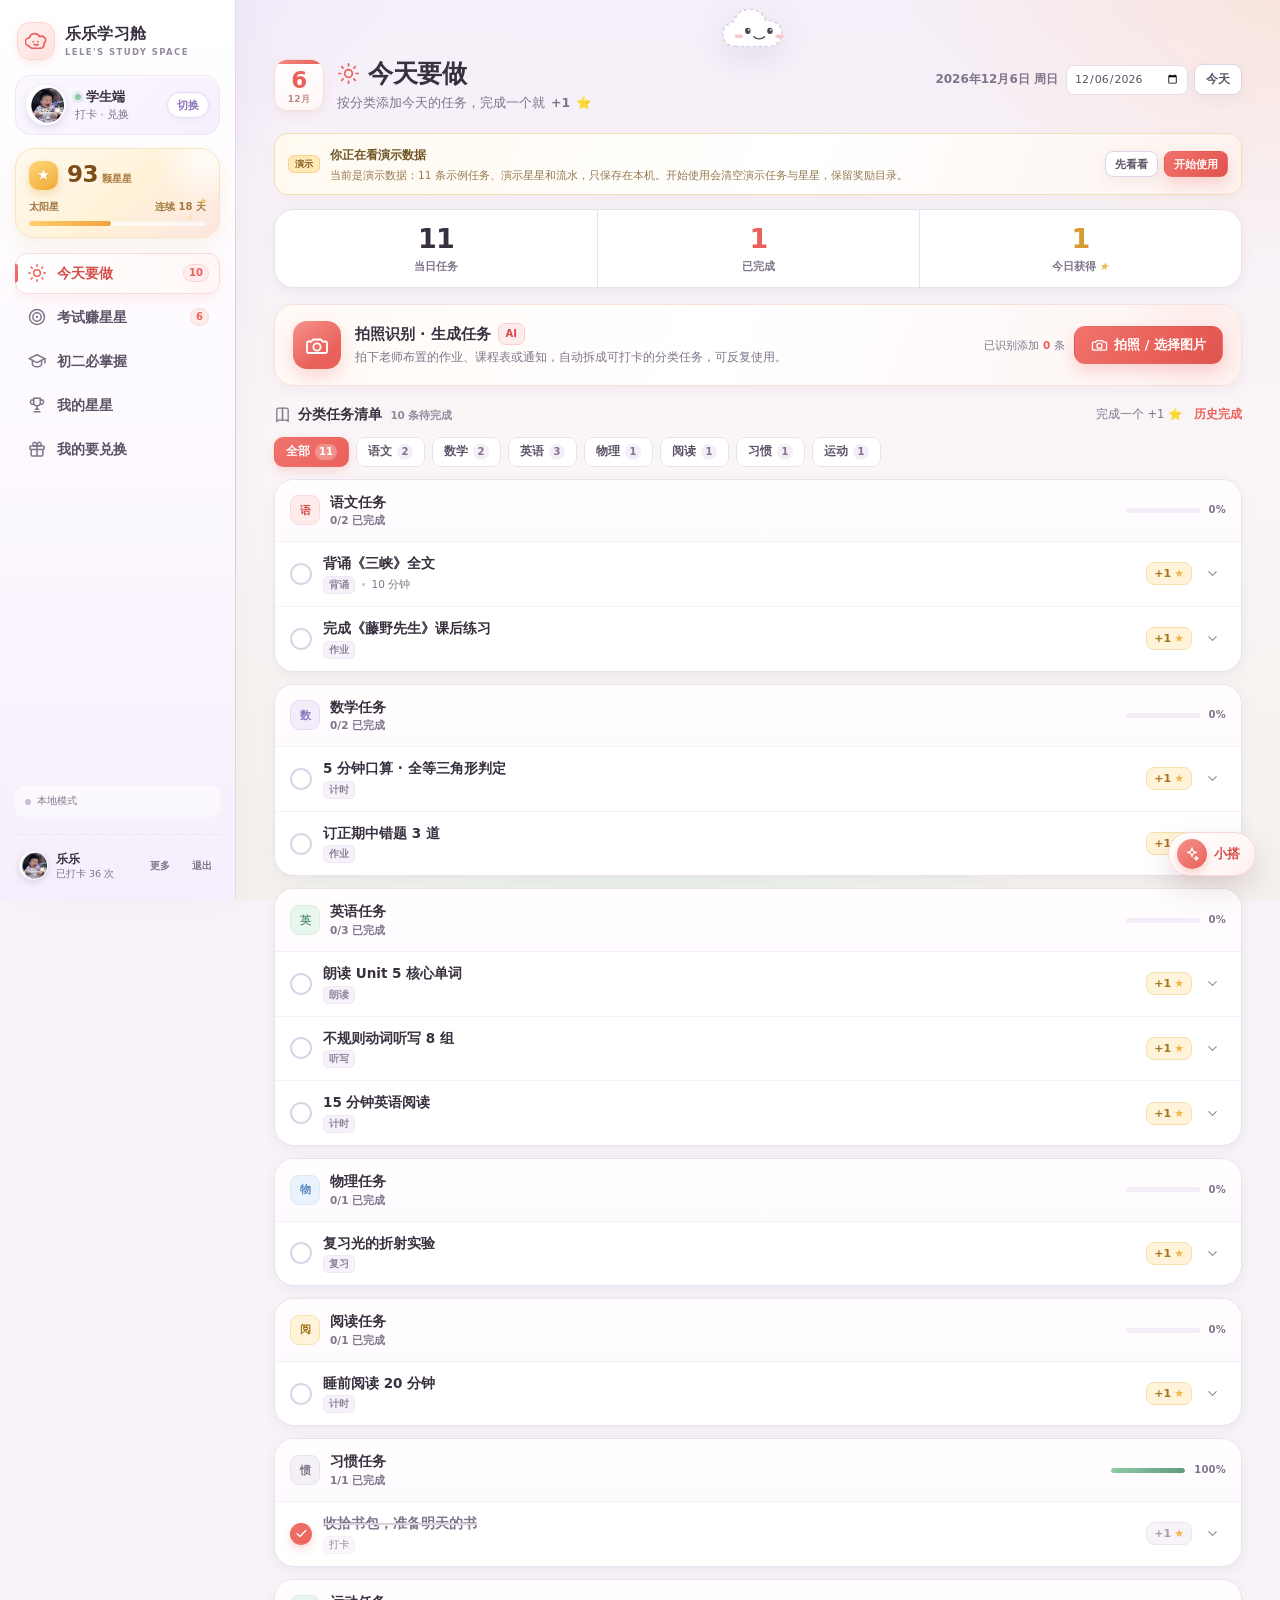
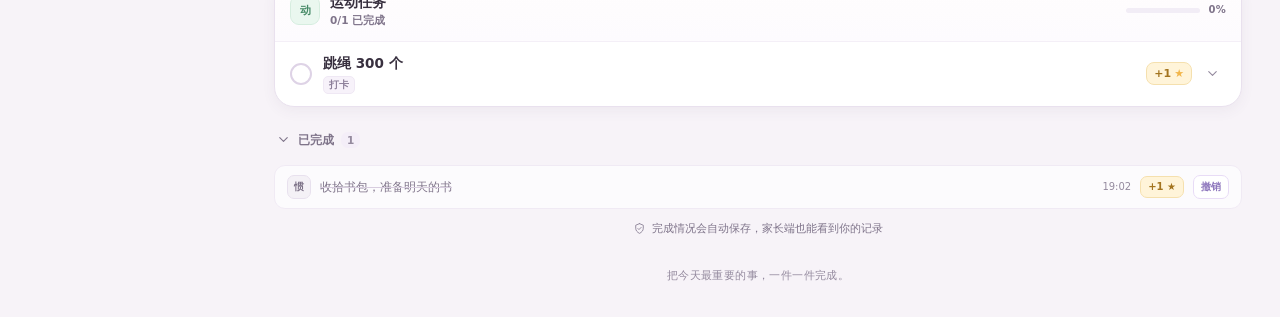
==== index.html @ 711d5086 "日期视图/提前布置 + 批量确认 + 设备撤销" ====
﻿<!DOCTYPE html>
<html lang="zh-CN">
<head>
<meta charset="UTF-8">
<meta name="viewport" content="width=device-width, initial-scale=1.0, viewport-fit=cover">
<meta name="screen-orientation" content="landscape">
<meta name="x5-orientation" content="landscape">
<meta name="theme-color" content="#f6f2f8">
<meta name="color-scheme" content="light">
<meta name="format-detection" content="telephone=no">
<meta name="mobile-web-app-capable" content="yes">
<meta name="apple-mobile-web-app-capable" content="yes">
<meta name="apple-mobile-web-app-status-bar-style" content="default">
<meta name="apple-mobile-web-app-title" content="乐乐学习舱">
<link rel="manifest" href="manifest.json">
<link rel="icon" type="image/png" sizes="192x192" href="icon-192.png">
<link rel="apple-touch-icon" sizes="180x180" href="icon-180.png">
<title>乐乐学习舱 · 今天要做</title>
<link rel="stylesheet" href="cockpit.css?v=eff28">
</head>
<body>
<div class="eff-app" id="effApp">
  <div class="eff-mobile-scrim" id="effScrim" aria-hidden="true"></div>
  <aside class="eff-sidebar" id="effSidebar" aria-label="学习导航">
    <div class="eff-side-inner">
      <div class="eff-brand">
        <span class="eff-brand-mark" aria-hidden="true">
          <svg viewBox="0 0 24 24" fill="none"><path d="M4.2 16.6a4.2 4.2 0 0 1 .4-8.38A5.7 5.7 0 0 1 15.3 7a4.1 4.1 0 0 1 4.4 6.9 4 4 0 0 1-3.1 5.2H7.1a4.2 4.2 0 0 1-2.9-2.5Z" stroke="currentColor" stroke-width="1.7" stroke-linejoin="round"/><path d="M8.6 12.2h.01M13.5 12.2h.01M9.6 15.1c1.2.8 2.9.8 4.1 0" stroke="currentColor" stroke-width="1.9" stroke-linecap="round"/></svg>
        </span>
        <span class="eff-brand-copy"><strong>乐乐学习舱</strong><small>LELE'S STUDY SPACE</small></span>
        <button class="eff-mobile-close" id="effMobileClose" type="button" aria-label="关闭菜单">×</button>
      </div>

      <div class="eff-profile-card">
        <div class="eff-avatar"><img src="avatar-lele.png" alt="乐乐头像"></div>
        <div class="eff-profile-copy">
          <strong id="effRoleName">学生端</strong>
          <span id="effRoleDesc">打卡 · 兑换奖励</span>
        </div>
        <button class="eff-switch" id="effRoleSwitch" type="button">切换</button>
      </div>

      <div class="eff-star-card">
        <div class="eff-star-main">
          <span class="eff-star-icon" aria-hidden="true">★</span>
          <div><b id="effSideBalance">65</b><small>颗星星</small></div>
        </div>
        <div class="eff-star-meta"><span>太阳星</span><span id="effSideStreak">连续 16 天</span></div>
        <div class="eff-star-bar"><i id="effSideBar"></i></div>
        <div class="eff-spark eff-spark-a">✦</div><div class="eff-spark eff-spark-b">✧</div>
      </div>

      <nav class="eff-nav" id="effNav" aria-label="主要功能">
        <button class="eff-nav-btn is-active" type="button" data-page="today"><span class="eff-nav-ico" data-ico="sun"></span><span>今天要做</span><em id="effNavTodo">10</em></button>
        <button class="eff-nav-btn" type="button" data-page="exam"><span class="eff-nav-ico" data-ico="target"></span><span>考试赚星星</span><em id="effNavExam">6</em></button>
        <button class="eff-nav-btn" type="button" data-page="mastery"><span class="eff-nav-ico" data-ico="cap"></span><span id="effNavMasteryLabel">初二必掌握</span></button>
        <button class="eff-nav-btn" type="button" data-page="stars"><span class="eff-nav-ico" data-ico="trophy"></span><span>我的星星</span></button>
        <button class="eff-nav-btn" type="button" data-page="rewards"><span class="eff-nav-ico" data-ico="gift"></span><span>我的要兑换</span></button>
      </nav>

      <div class="eff-side-foot">
        <button class="eff-user" id="effUser" type="button">
          <span class="eff-mini-avatar"><img src="avatar-lele.png" alt=""></span>
          <span><strong id="effUserName">乐乐</strong><small id="effUserStreak">已打卡 40 次</small></span>
        </button>
        <button class="eff-exit" id="effExit" type="button" title="更多功能">更多</button>
        <button class="eff-exit" id="effLogout" type="button" title="退出演示">退出</button>
      </div>
    </div>
  </aside>

  <main class="eff-main" id="effMain">
    <header class="eff-mobile-bar">
      <button class="eff-menu-btn" id="effMenuBtn" type="button" aria-label="打开导航"><span></span><span></span><span></span></button>
      <span class="eff-mobile-title">乐乐学习舱</span>
      <button class="eff-mobile-stars" id="effMobileStars" type="button"><span>★</span><b id="effMobileBalance">65</b></button>
    </header>

    <div class="eff-page-wrap">
      <div class="eff-cloud" id="effCloud" aria-hidden="true">
        <svg viewBox="0 0 144 98" role="img">
          <path class="cloud-stroke" d="M35 76C21 76 12 66 13 54c1-10 8-17 18-19 4-14 16-22 29-21 12 1 21 8 25 19 13-2 25 6 27 18 2 12-6 22-18 25H35Z"/>
          <ellipse cx="55" cy="50" rx="4.6" ry="5.3" fill="#4f4653"/><ellipse cx="92" cy="50" rx="4.6" ry="5.3" fill="#4f4653"/>
          <circle cx="56.5" cy="48.5" r="1.4" fill="#fff"/><circle cx="93.5" cy="48.5" r="1.4" fill="#fff"/>
          <path d="M65 60c5 4.5 13 4.5 18 0" fill="none" stroke="#4f4653" stroke-width="2.3" stroke-linecap="round"/>
          <ellipse cx="40" cy="59" rx="7" ry="3.4" fill="#f6b6bd" opacity=".75"/><ellipse cx="108" cy="59" rx="7" ry="3.4" fill="#f6b6bd" opacity=".75"/>
        </svg>
      </div>
      <section class="eff-page" id="effPage" tabindex="-1" aria-live="polite"></section>
      <p class="eff-footer-note">把今天最重要的事，一件一件完成。</p>
    </div>
  </main>
</div>

<div class="eff-toast" id="effToast" role="status" aria-live="polite"></div>
<div class="eff-modal-root" id="effModalRoot" aria-hidden="true"></div>
<div class="eff-burst-layer" id="effBurstLayer" aria-hidden="true"></div>
<script src="cockpit.js?v=eff28"></script>
</body>
</html>
---- cockpit.css ----
/* =========================================================
   乐乐学习舱 · 效率学习 App 风
   cockpit.css · v1.0  2026-11-25
   结构：1 基础  2 应用框架/侧栏  3 通用组件  4 今天要做
        5 考试赚星星  6 必掌握  7 我的星星  8 我的要兑换
        9 弹窗/提示/动画  10 响应式
   ========================================================= */

/* ---------- 1. 基础 ---------- */
:root{
  --bg:#f7f3f8;
  --bg-2:#fdf9f7;
  --panel:#ffffff;
  --panel-soft:#fcf9fd;
  --panel-warm:#fffbf6;
  --ink:#38303f;
  --ink-2:#5b5265;
  --muted:#7f748a;
  --muted-2:#948a9e;
  --line:#e9e1ee;
  --line-strong:#ded3e7;
  --primary:#e9615a;
  --primary-deep:#d44d46;
  --primary-soft:#fdeceb;
  --primary-line:#f8cfcc;
  --gold:#f2b64b;
  --gold-deep:#d69a2d;
  --gold-soft:#fff4d9;
  --gold-line:#f5e0ae;
  --lilac:#b9a4e2;
  --lilac-deep:#8e77bd;
  --lilac-soft:#f2ecfb;
  --sage:#8fc9a8;
  --sage-deep:#5f9c7b;
  --sage-soft:#e9f6ee;
  --sky:#94bde6;
  --sky-deep:#5b8cbe;
  --sky-soft:#eaf2fc;
  --peach:#f3b795;
  --peach-soft:#fdf0e8;
  --shadow-sm:0 4px 14px rgba(84,64,104,.06);
  --shadow:0 14px 32px rgba(84,64,104,.085);
  --shadow-lg:0 26px 64px rgba(66,46,86,.16);
  --r-xl:24px;
  --r-lg:20px;
  --r:15px;
  --r-sm:11px;
  --side-w:236px;
  --font:"PingFang SC","HarmonyOS Sans SC","Microsoft YaHei UI","Microsoft YaHei",system-ui,-apple-system,"Segoe UI",sans-serif;
  --mono:"SF Mono","JetBrains Mono",Consolas,"Courier New",monospace;
}

*,*::before,*::after{box-sizing:border-box}
html{-webkit-text-size-adjust:100%;scroll-behavior:smooth}
body{-webkit-tap-highlight-color:transparent;overscroll-behavior-y:none}
body{
  margin:0;min-height:100vh;font-family:var(--font);font-size:14px;line-height:1.55;
  color:var(--ink);background:var(--bg);
  -webkit-font-smoothing:antialiased;text-rendering:optimizeLegibility;
  overflow-x:hidden;
}
body::before{
  content:"";position:fixed;inset:0;z-index:-1;pointer-events:none;
  background:
    radial-gradient(840px 580px at -8% -10%,#ecdef9 0%,rgba(236,222,249,0) 62%),
    radial-gradient(780px 540px at 106% -6%,#fbe2d6 0%,rgba(251,226,214,0) 60%),
    radial-gradient(740px 560px at 50% 114%,#e4f1e8 0%,rgba(228,241,232,0) 58%),
    linear-gradient(180deg,#f5eff9 0%,#faf5f6 52%,#f4f1ed 100%);
}
h1,h2,h3,h4,p{margin:0}
button{font:inherit;color:inherit;background:none;border:0;cursor:pointer;padding:0}
input,select,textarea{font:inherit;color:inherit}
a{color:inherit;text-decoration:none}
img{display:block;max-width:100%}
svg{display:block}
ul,ol{margin:0;padding:0;list-style:none}
:focus-visible{outline:2.5px solid rgba(233,97,90,.55);outline-offset:2px;border-radius:6px}
::selection{background:rgba(233,97,90,.2)}
::-webkit-scrollbar{width:9px;height:9px}
::-webkit-scrollbar-thumb{background:#ddd2e4;border-radius:9px;border:2px solid transparent;background-clip:content-box}
::-webkit-scrollbar-track{background:transparent}
.sr-only{position:absolute;width:1px;height:1px;padding:0;margin:-1px;overflow:hidden;clip:rect(0 0 0 0);white-space:nowrap;border:0}
.ico{width:20px;height:20px;display:block;flex:none;stroke:currentColor;fill:none;stroke-width:1.8;stroke-linecap:round;stroke-linejoin:round}
.ico-sm{width:16px;height:16px}
.ico-lg{width:24px;height:24px}

/* ---------- 2. 应用框架 ---------- */
.eff-app{display:flex;min-height:100vh;position:relative}
.eff-sidebar{
  position:fixed;inset:0 auto 0 0;width:var(--side-w);z-index:60;
  background:linear-gradient(180deg,#ffffff 0%,#fdfaff 46%,#f5eefc 100%);
  border-right:1px solid rgba(226,214,236,.9);
  box-shadow:10px 0 34px rgba(96,72,118,.035);
  transition:transform .3s cubic-bezier(.4,.1,.2,1);
}
.eff-sidebar::after{
  content:"";position:absolute;right:-1px;top:0;bottom:0;width:1px;
  background:linear-gradient(180deg,rgba(255,255,255,0),rgba(233,97,90,.18),rgba(255,255,255,0));
  pointer-events:none;
}
.eff-side-inner{
  height:100%;display:flex;flex-direction:column;gap:13px;
  padding:20px 15px 16px;overflow-y:auto;overscroll-behavior:contain;
}
.eff-brand{display:flex;align-items:center;gap:10px;padding:2px 4px 2px 2px;flex:none}
.eff-brand-mark{
  width:38px;height:38px;flex:none;display:grid;place-items:center;border-radius:13px;
  color:var(--primary);background:linear-gradient(145deg,#fff0ee,#fde1de);
  border:1px solid #fbd4d1;box-shadow:0 4px 10px rgba(233,97,90,.12);
}
.eff-brand-mark svg{width:23px;height:23px}
.eff-brand-copy{display:flex;flex-direction:column;min-width:0;line-height:1.2}
.eff-brand-copy strong{font-size:15.5px;font-weight:800;letter-spacing:.2px;white-space:nowrap}
.eff-brand-copy small{font-size:8.5px;letter-spacing:1.4px;color:var(--muted-2);font-weight:700;margin-top:4px;white-space:nowrap}
.eff-mobile-close{display:none}

.eff-profile-card{
  display:flex;align-items:center;gap:9px;padding:9px 10px;flex:none;
  background:linear-gradient(135deg,#fbf7ff,#f6f0fc);
  border:1px solid #eee4f6;border-radius:16px;box-shadow:inset 0 1px 0 #fff;
}
.eff-avatar{
  width:40px;height:40px;flex:none;border-radius:50%;overflow:hidden;background:#f2ecfb;
  border:2px solid #fff;box-shadow:0 3px 9px rgba(80,60,100,.14);
}
.eff-avatar img{width:100%;height:100%;object-fit:cover}
.eff-profile-copy{display:flex;flex-direction:column;min-width:0;line-height:1.25}
.eff-profile-copy strong{font-size:13px;font-weight:800;display:flex;align-items:center;gap:5px}
.eff-profile-copy strong::before{content:"";width:6px;height:6px;border-radius:50%;background:var(--sage);box-shadow:0 0 0 3px rgba(143,201,168,.2)}
.eff-profile-copy span{font-size:10.5px;color:var(--muted);margin-top:2px;white-space:nowrap;overflow:hidden;text-overflow:ellipsis}
.eff-switch{
  margin-left:auto;flex:none;font-size:10.5px;font-weight:700;color:var(--lilac-deep);
  background:#fff;border:1px solid #e6dbf2;border-radius:20px;padding:4px 9px;
  transition:.18s;box-shadow:0 2px 5px rgba(120,90,150,.06);
}
.eff-switch:hover{background:var(--lilac-soft);border-color:#d9c9ef;transform:translateY(-1px)}

.eff-star-card{
  position:relative;overflow:hidden;flex:none;border-radius:19px;padding:12px 13px 11px;
  background:linear-gradient(140deg,#fffaf0 0%,#fff2d7 52%,#fde6e1 100%);
  border:1px solid #f7e3c0;box-shadow:0 8px 20px rgba(214,154,45,.11);
}
.eff-star-card::before{
  content:"";position:absolute;width:104px;height:104px;border-radius:50%;
  right:-38px;top:-44px;background:radial-gradient(circle,rgba(255,255,255,.85),rgba(255,255,255,0) 70%);
}
.eff-star-main{display:flex;align-items:center;gap:9px;position:relative}
.eff-star-icon{
  width:29px;height:29px;flex:none;display:grid;place-items:center;border-radius:10px;
  background:linear-gradient(150deg,#ffd777,#f0a938);color:#fff;font-size:15px;
  box-shadow:0 4px 10px rgba(214,154,45,.3);text-shadow:0 1px 1px rgba(150,100,10,.25);
}
.eff-star-main b{display:inline-block;font-size:23px;line-height:1;font-weight:850;color:#7a4d19;letter-spacing:-.5px}
.eff-star-main small{display:inline-block;font-size:10px;color:#a97a3e;font-weight:700;margin-left:4px;line-height:1}
.eff-star-meta{display:flex;align-items:center;justify-content:space-between;margin-top:9px;font-size:10px;color:#a3773f;font-weight:650}
.eff-star-bar{height:5px;border-radius:5px;background:rgba(255,255,255,.72);margin-top:6px;overflow:hidden;box-shadow:inset 0 1px 2px rgba(160,110,30,.08)}
.eff-star-bar i{display:block;height:100%;width:0;border-radius:5px;background:linear-gradient(90deg,#ffcf6b,#f0a340);transition:width .5s cubic-bezier(.2,.8,.2,1)}
.eff-spark{position:absolute;color:#f4c45e;font-size:11px;opacity:.85;pointer-events:none}
.eff-spark-a{right:11px;bottom:26px;animation:twinkle 3.4s ease-in-out infinite}
.eff-spark-b{right:25px;bottom:12px;font-size:8px;animation:twinkle 3.4s ease-in-out 1.2s infinite}

.eff-nav{display:flex;flex-direction:column;gap:3px;flex:none;margin-top:2px}
.eff-nav-btn{
  display:flex;align-items:center;gap:10px;width:100%;padding:9px 10px;border-radius:12px;
  font-size:13.5px;font-weight:600;color:var(--ink-2);text-align:left;position:relative;
  border:1px solid transparent;transition:background .18s,color .18s,transform .18s,border-color .18s;
}
.eff-nav-btn > span:nth-child(2){flex:1;min-width:0;white-space:nowrap;overflow:hidden;text-overflow:ellipsis}
.eff-nav-btn:hover{background:#faf6fd;color:var(--ink);transform:translateX(1px)}
.eff-nav-btn.is-active{
  color:var(--primary-deep);font-weight:800;
  background:linear-gradient(100deg,#fff 0%,#fff7f6 100%);
  border-color:#f9dad7;box-shadow:0 5px 14px rgba(233,97,90,.09);
}
.eff-nav-btn.is-active::before{
  content:"";position:absolute;left:-1px;top:50%;transform:translateY(-50%);
  width:3px;height:19px;border-radius:0 3px 3px 0;background:linear-gradient(180deg,#f07a72,#e9615a);
}
.eff-nav-ico{width:21px;height:21px;flex:none;display:grid;place-items:center;color:var(--muted)}
.eff-nav-ico .ico{width:20px;height:20px}
.eff-nav-btn.is-active .eff-nav-ico{color:var(--primary)}
.eff-nav-btn em{
  font-style:normal;font-size:10px;font-weight:800;min-width:18px;height:18px;padding:0 5px;
  display:grid;place-items:center;border-radius:9px;background:#fdeceb;color:var(--primary);
  border:1px solid #fbd8d5;
}
.eff-nav-btn em:empty{display:none}

.eff-side-foot{margin-top:auto;display:flex;align-items:center;gap:6px;padding-top:12px;border-top:1px dashed #e9e0f0;flex:none}
#effCloudBadge + .eff-side-foot{margin-top:0}
.eff-cloud-badge{
  margin-top:auto;margin-bottom:4px;display:flex;align-items:center;gap:6px;width:100%;
  padding:7px 9px;border-radius:9px;font-size:9.5px;color:var(--muted);background:rgba(255,255,255,.5);
  border:1px solid transparent;text-align:left;transition:.16s;
}
.eff-cloud-badge:hover{background:#fff;border-color:#eee5f4;color:var(--ink-2)}
.cloud-dot{width:6px;height:6px;border-radius:50%;background:#c9bfd3;flex:none}
.eff-cloud-badge.is-on{color:var(--sage-deep);background:rgba(237,248,241,.8)}
.eff-cloud-badge.is-on .cloud-dot{background:var(--sage);box-shadow:0 0 0 3px rgba(143,201,168,.16)}
.eff-cloud-badge.is-err{color:#b44;background:#fff5f4}
.eff-cloud-badge.is-err .cloud-dot{background:#e06a62}
.cloud-label{white-space:nowrap;overflow:hidden;text-overflow:ellipsis}
.cloud-panel{
  display:flex;align-items:flex-start;gap:10px;padding:11px;border-radius:10px;
  background:linear-gradient(120deg,#f7f2fb,#fff);border:1px solid #eee4f4;
}
.cloud-big-dot{width:11px;height:11px;border-radius:50%;background:#c9bfd3;flex:none;margin-top:4px}
.cloud-big-dot.is-on{background:var(--sage);box-shadow:0 0 0 4px rgba(143,201,168,.16)}
.cloud-panel strong{font-size:12.5px;color:var(--ink);font-weight:850}
.cloud-panel p{font-size:10.5px;color:var(--muted);line-height:1.65;margin-top:3px}
.cloud-code{
  display:flex;align-items:center;gap:8px;margin-top:11px;padding:9px 11px;border-radius:9px;
  background:#f7f2fb;border:1px dashed #e2d4ee;
}
.cloud-code span{font-size:10px;color:var(--muted);flex:none}
.cloud-code b{font-family:var(--mono);font-size:14px;letter-spacing:1.2px;color:var(--ink);flex:1}
.cloud-code .btn{flex:none}
.cloud-devices{margin-top:10px;padding:8px 10px;border-radius:9px;background:#fbf8fd;border:1px solid #eee5f4}
.cloud-devices-title{font-size:10px;color:var(--muted);font-weight:700;margin-bottom:5px}
.cloud-devices-title b{color:var(--ink-2)}
.cloud-device{display:flex;align-items:center;gap:6px;font-size:10px;color:var(--muted);padding:3px 0}
.cloud-device strong{font-size:10.5px;color:var(--ink-2);font-weight:750}
.cloud-device span:last-child{margin-left:auto;font-size:9px}
.cloud-device-dot{width:6px;height:6px;border-radius:50%;background:#d8ccdf;flex:none}
.cloud-device-dot.is-me{background:var(--sage);box-shadow:0 0 0 3px rgba(143,201,168,.16)}
.eff-user{display:flex;align-items:center;gap:8px;min-width:0;flex:1;text-align:left;padding:4px;border-radius:11px;transition:background .18s}
.eff-user:hover{background:#faf6fd}
.eff-mini-avatar{width:29px;height:29px;flex:none;border-radius:50%;overflow:hidden;border:1.5px solid #fff;box-shadow:0 2px 6px rgba(80,60,100,.15);background:#f2ecfb}
.eff-mini-avatar img{width:100%;height:100%;object-fit:cover}
.eff-user > span:last-child{display:flex;flex-direction:column;min-width:0;line-height:1.2}
.eff-user strong{font-size:12px;font-weight:800;white-space:nowrap;overflow:hidden;text-overflow:ellipsis}
.eff-user small{font-size:9.5px;color:var(--muted);margin-top:2px;white-space:nowrap}
.eff-exit{
  flex:none;font-size:10px;font-weight:700;color:var(--muted);padding:5px 7px;border-radius:8px;
  transition:.18s;border:1px solid transparent;
}
.eff-exit:hover{color:var(--primary);background:#fff;border-color:#f6dcda}

.eff-main{flex:1;min-width:0;margin-left:var(--side-w);display:flex;flex-direction:column;min-height:100vh}
.eff-page-wrap{position:relative;width:100%;max-width:1160px;margin:0 auto;padding:58px 38px 34px}
.eff-cloud{
  position:absolute;top:1px;left:50%;transform:translateX(-50%);width:86px;z-index:1;
  animation:cloudFloat 7s ease-in-out infinite;pointer-events:none;filter:drop-shadow(0 10px 16px rgba(110,85,135,.12));
}
.eff-cloud svg{width:100%;height:auto;overflow:visible}
.eff-cloud .cloud-stroke{fill:#fff;stroke:#d9cbe6;stroke-width:2.4;stroke-dasharray:5 5;stroke-linejoin:round}
.eff-page{position:relative;z-index:2;min-height:60vh}
.eff-footer-note{text-align:center;font-size:10.5px;color:var(--muted-2);letter-spacing:.4px;margin-top:30px}

.eff-mobile-bar{display:none}
.eff-mobile-scrim{display:none}

/* ---------- 3. 通用组件 ---------- */
.page-head{display:flex;align-items:flex-start;justify-content:space-between;gap:16px;margin-bottom:20px;flex-wrap:wrap}
.page-head-main{display:flex;align-items:center;gap:13px;min-width:0}
.date-tile{
  width:50px;height:52px;flex:none;border-radius:13px;background:linear-gradient(160deg,#fff,#fff7f6);
  border:1px solid #f3dedd;box-shadow:0 5px 12px rgba(233,97,90,.08);
  display:flex;flex-direction:column;align-items:center;justify-content:center;line-height:1;
  position:relative;overflow:hidden;
}
.date-tile::before{content:"";position:absolute;top:0;left:0;right:0;height:4px;background:linear-gradient(90deg,#f08a82,#e9615a)}
.date-tile b{font-size:23px;font-weight:850;color:var(--primary);letter-spacing:-.6px;margin-top:3px}
.date-tile span{font-size:9px;font-weight:700;color:#c08a86;margin-top:3px;letter-spacing:.3px}
.page-head h1{font-size:25px;font-weight:850;letter-spacing:-.4px;line-height:1.25;display:flex;align-items:center;gap:8px}
.page-head h1 .ico{width:23px;height:23px;color:var(--primary)}
.page-sub{font-size:12.5px;color:var(--muted);margin-top:4px;display:flex;align-items:center;gap:6px;flex-wrap:wrap}
.page-sub .dot{width:3px;height:3px;border-radius:50%;background:var(--muted-2);display:inline-block}
.page-head-side{display:flex;align-items:center;gap:8px;padding-top:6px;flex-wrap:wrap}
.date-text{font-size:12px;color:var(--muted);font-weight:650;white-space:nowrap}

.btn{
  display:inline-flex;align-items:center;justify-content:center;gap:6px;
  height:38px;padding:0 16px;border-radius:11px;font-size:13px;font-weight:750;
  border:1px solid transparent;transition:transform .16s,box-shadow .16s,background .16s,border-color .16s,color .16s;
  white-space:nowrap;user-select:none;
}
.btn:active{transform:translateY(1px) scale(.995)}
.btn .ico{width:17px;height:17px}
.btn-primary{
  color:#fff;background:linear-gradient(135deg,#f0746d,#e9615a 55%,#dd554e);
  box-shadow:0 7px 16px rgba(233,97,90,.24);
}
.btn-primary:hover{box-shadow:0 10px 22px rgba(233,97,90,.3);transform:translateY(-1px)}
.btn-gold{color:#7a4d19;background:linear-gradient(135deg,#ffd995,#f6bd5b);box-shadow:0 6px 14px rgba(214,154,45,.24);border-color:#f2cf8f}
.btn-gold:hover{transform:translateY(-1px);box-shadow:0 9px 20px rgba(214,154,45,.3)}
.btn-ghost{background:#fff;border-color:var(--line-strong);color:var(--ink-2);box-shadow:var(--shadow-sm)}
.btn-ghost:hover{background:#fffafd;border-color:#d8c9e3;color:var(--ink);transform:translateY(-1px)}
.btn-soft{background:var(--primary-soft);color:var(--primary-deep);border-color:var(--primary-line)}
.btn-soft:hover{background:#fce3e1}
.btn-sm{height:31px;padding:0 11px;font-size:11.5px;border-radius:9px}
.btn-xs{height:26px;padding:0 9px;font-size:10.5px;border-radius:8px}
.btn[disabled],.btn.is-disabled{opacity:.55;cursor:not-allowed;box-shadow:none;transform:none}
.btn-block{width:100%}
.btn-icon{width:38px;padding:0;flex:none}

.card{background:var(--panel);border:1px solid var(--line);border-radius:var(--r-lg);box-shadow:var(--shadow-sm)}
.card-pad{padding:18px 20px}
.card-head{display:flex;align-items:center;justify-content:space-between;gap:12px;margin-bottom:12px;flex-wrap:wrap}
.card-title{font-size:14.5px;font-weight:800;display:flex;align-items:center;gap:7px}
.card-title .ico{width:17px;height:17px;color:var(--muted)}
.card-hint{font-size:11px;color:var(--muted)}

.stat-row{
  display:grid;grid-template-columns:repeat(3,1fr);background:var(--panel);
  border:1px solid var(--line);border-radius:var(--r-lg);box-shadow:var(--shadow-sm);
  margin-bottom:16px;overflow:hidden;
}
.stat{position:relative;padding:14px 8px 12px;text-align:center;border-left:1px solid var(--line)}
.stat:first-child{border-left:0}
.stat b{display:block;font-size:27px;line-height:1.1;font-weight:850;letter-spacing:-.8px;color:var(--ink)}
.stat span{display:flex;align-items:center;justify-content:center;gap:3px;font-size:11px;color:var(--muted);margin-top:4px;font-weight:650}
.stat .star-mini{color:var(--gold);font-size:11px;line-height:1}
.stat.is-gold b{color:var(--gold-deep)}
.stat.is-primary b{color:var(--primary)}
.stat.is-sage b{color:var(--sage-deep)}

.section{margin-top:18px}
.section-head{display:flex;align-items:center;justify-content:space-between;gap:12px;margin-bottom:11px;flex-wrap:wrap}
.section-title{display:flex;align-items:center;gap:7px;font-size:14px;font-weight:800;letter-spacing:-.1px}
.section-title .ico{width:17px;height:17px;color:var(--muted)}
.section-title small{font-size:10.5px;font-weight:600;color:var(--muted-2);margin-left:2px}
.section-sub{font-size:11.5px;color:var(--muted);display:flex;align-items:center;gap:6px;flex-wrap:wrap}
.section-link{font-size:11.5px;font-weight:700;color:var(--primary);display:inline-flex;align-items:center;gap:3px}

.chip-row{display:flex;gap:7px;flex-wrap:wrap}
.chip{
  display:inline-flex;align-items:center;gap:5px;height:30px;padding:0 11px;border-radius:9px;
  font-size:11.5px;font-weight:700;color:var(--ink-2);background:#fff;
  border:1px solid var(--line);transition:.16s;white-space:nowrap;
}
.chip:hover{border-color:#dccfe7;color:var(--ink);background:#fffafd}
.chip.is-active{color:#fff;background:linear-gradient(135deg,#f0746d,#e9615a);border-color:transparent;box-shadow:0 4px 10px rgba(233,97,90,.2)}
.chip b{font-weight:800}
.chip-num{font-size:10px;font-weight:800;min-width:16px;height:16px;padding:0 4px;border-radius:8px;display:inline-grid;place-items:center;background:rgba(255,255,255,.28)}
.chip:not(.is-active) .chip-num{background:#f5eef9;color:var(--muted)}

.badge{display:inline-flex;align-items:center;gap:3px;font-size:10px;font-weight:750;padding:2px 7px;border-radius:7px;line-height:1.6}
.badge-gold{background:var(--gold-soft);color:#a3741f;border:1px solid var(--gold-line)}
.badge-sage{background:var(--sage-soft);color:var(--sage-deep);border:1px solid #d6ebdd}
.badge-lilac{background:var(--lilac-soft);color:var(--lilac-deep);border:1px solid #e5daf6}
.badge-primary{background:var(--primary-soft);color:var(--primary-deep);border:1px solid var(--primary-line)}
.badge-muted{background:#f6f2f8;color:var(--muted);border:1px solid var(--line)}

.subject-chip{
  display:inline-grid;place-items:center;width:34px;height:34px;border-radius:11px;flex:none;
  font-size:12px;font-weight:800;letter-spacing:-.2px;border:1px solid transparent;
}
.sub-语文{background:var(--primary-soft);color:var(--primary-deep);border-color:#fbd9d6}
.sub-数学{background:var(--lilac-soft);color:var(--lilac-deep);border-color:#e6dcf7}
.sub-英语{background:var(--sage-soft);color:var(--sage-deep);border-color:#d9eddf}
.sub-物理{background:var(--sky-soft);color:var(--sky-deep);border-color:#d9e8f8}
.sub-化学{background:#eef2fb;color:#5b7bb5;border-color:#dbe4f6}
.sub-生物{background:#eef8f1;color:#4f8a68;border-color:#d7ecdf}
.sub-历史{background:#f3effa;color:#7d6aa8;border-color:#e6dff6}
.sub-道法{background:#fdf0ee;color:#b56a4f;border-color:#f8ddd4}
.sub-地理{background:var(--gold-soft);color:#a3741f;border-color:var(--gold-line)}
.sub-阅读{background:var(--gold-soft);color:#a3741f;border-color:var(--gold-line)}
.sub-习惯{background:#f4f1f6;color:#7b7086;border-color:#e8e1ee}
.sub-运动{background:#eaf7ef;color:#468a67;border-color:#d6eddf}
.sub-体育{background:#eaf7ef;color:#468a67;border-color:#d6eddf}

.star-pill{
  display:inline-flex;align-items:center;gap:3px;font-size:11px;font-weight:800;color:#a3741f;
  background:var(--gold-soft);border:1px solid var(--gold-line);border-radius:8px;padding:2px 7px;white-space:nowrap;
}
.star-pill i{font-style:normal;color:var(--gold);line-height:1}

.progress{height:7px;border-radius:7px;background:#ece4f1;overflow:hidden}
.progress i{display:block;height:100%;border-radius:7px;background:linear-gradient(90deg,#b9a4e2,#e9615a);transition:width .45s ease}

.empty{
  display:flex;flex-direction:column;align-items:center;justify-content:center;gap:7px;
  padding:34px 20px;border:1.5px dashed var(--line-strong);border-radius:var(--r-lg);
  background:rgba(255,255,255,.6);text-align:center;color:var(--muted);
}
.empty-emoji{font-size:30px;line-height:1;filter:saturate(.85)}
.empty strong{font-size:13px;color:var(--ink-2);font-weight:800}
.empty p{font-size:11.5px;max-width:320px}
.empty .btn{margin-top:6px}

.divider{height:1px;background:var(--line);margin:14px 0;border:0}
.muted{color:var(--muted)}
.tiny{font-size:10.5px}
.nowrap{white-space:nowrap}

/* ---------- 4. 今天要做 ---------- */
.recog-card{
  position:relative;overflow:hidden;display:flex;align-items:center;gap:14px;flex-wrap:wrap;
  padding:16px 18px;border-radius:var(--r-lg);border:1px solid #f6e2d8;
  background:linear-gradient(112deg,#fffaf6 0%,#fff 46%,#fdf4f2 100%);
  box-shadow:var(--shadow-sm);margin-bottom:18px;
}
.recog-card::before{
  content:"";position:absolute;right:-46px;top:-60px;width:170px;height:170px;border-radius:50%;
  background:radial-gradient(circle,rgba(253,233,231,.75),rgba(253,233,231,0) 68%);pointer-events:none;
}
.recog-ico{
  width:48px;height:48px;flex:none;border-radius:14px;display:grid;place-items:center;
  color:#fff;background:linear-gradient(145deg,#f4928b,#e9615a 70%);
  box-shadow:0 8px 18px rgba(233,97,90,.24);position:relative;
}
.recog-ico .ico{width:24px;height:24px}
.recog-body{flex:1;min-width:0;position:relative}
.recog-body h3{font-size:14.5px;font-weight:850;display:flex;align-items:center;gap:7px;flex-wrap:wrap}
.recog-body > p{font-size:11.5px;color:var(--muted);margin-top:3px;line-height:1.55}
.recog-actions{display:flex;align-items:center;gap:9px;flex:none;position:relative;flex-wrap:wrap}
.recog-status{font-size:10.5px;color:var(--muted);display:flex;align-items:center;gap:4px}
.recog-status b{color:var(--primary);font-weight:800}
.recog-preview{display:flex;align-items:center;gap:10px;margin-top:10px;flex-wrap:wrap}
.recog-thumb{width:56px;height:56px;border-radius:10px;object-fit:cover;border:2px solid #fff;box-shadow:0 4px 10px rgba(90,60,60,.16);background:#f5eef2}
.recog-file{font-size:10.5px;color:var(--muted);max-width:190px;overflow:hidden;text-overflow:ellipsis;white-space:nowrap}
.recog-card.is-busy .recog-ico{animation:pulse 1s ease-in-out infinite}
.recog-card.is-busy .recog-actions .btn{pointer-events:none;opacity:.7}
.recog-result{
  margin-top:12px;padding:12px 13px;border-radius:13px;border:1px solid var(--line);
  background:rgba(255,255,255,.86);position:relative;flex:0 0 100%;width:100%;
}
.recog-result-head{display:flex;align-items:center;justify-content:space-between;gap:8px;margin-bottom:8px;flex-wrap:wrap}
.recog-result-head strong{font-size:11.5px;font-weight:800;color:var(--ink-2);display:flex;align-items:center;gap:5px}
.recog-result-head .tiny{color:var(--muted)}
.recog-result-body{display:flex;align-items:flex-start;gap:13px}
.recog-shot{width:78px;height:78px;flex:none;object-fit:cover;border-radius:10px;border:2px solid #fff;background:#f5eef2;box-shadow:0 5px 12px rgba(90,60,60,.14)}
.recog-cands{flex:1;min-width:0}
.recog-item > span:first-of-type{flex:1;min-width:0;overflow:hidden;text-overflow:ellipsis;white-space:nowrap}
.recog-item .star-pill{flex:none}
.recog-item{
  display:flex;align-items:center;gap:8px;padding:6px 4px;border-radius:8px;
  font-size:12px;color:var(--ink-2);cursor:pointer;
}
.recog-item:hover{background:#fdf8fd}
.recog-item input{width:15px;height:15px;accent-color:var(--primary);flex:none;cursor:pointer}
.recog-item input:checked + span{color:var(--ink)}
.recog-item input:not(:checked) + span{color:var(--muted);text-decoration:line-through;text-decoration-color:#d9cfdf}
.recog-item .star-pill{margin-left:auto}
.recog-result .btn-row{display:flex;justify-content:flex-end;gap:8px;margin-top:9px;flex-wrap:wrap}

.task-tabs{margin-bottom:12px}
.task-groups{display:flex;flex-direction:column;gap:12px}
.task-group{
  background:var(--panel);border:1px solid var(--line);border-radius:var(--r-lg);
  box-shadow:var(--shadow-sm);overflow:hidden;
}
.task-group-head{
  display:flex;align-items:center;gap:10px;padding:12px 15px;
  background:linear-gradient(180deg,#fffdfd,#fdfbfe);border-bottom:1px solid #f4eff7;
}
.task-group-head .subject-chip{width:30px;height:30px;border-radius:9px;font-size:11px}
.task-group-name{font-size:13.5px;font-weight:800;display:flex;align-items:center;gap:6px}
.task-group-meta{font-size:10.5px;color:var(--muted);font-weight:650}
.task-group-right{margin-left:auto;display:flex;align-items:center;gap:9px}
.mini-progress{width:74px;height:5px;border-radius:5px;background:#f2edf6;overflow:hidden}
.mini-progress i{display:block;height:100%;background:var(--sage);border-radius:5px;transition:width .4s}
.mini-progress.is-done i{background:linear-gradient(90deg,#8fc9a8,#5f9c7b)}
.task-group-count{font-size:10px;font-weight:800;color:var(--muted);letter-spacing:.2px}
.task-list{display:flex;flex-direction:column}
.task-item{position:relative}
.task-row{
  display:flex;align-items:center;gap:11px;padding:12px 15px;position:relative;
  transition:background .16s;
}
.task-row:hover{background:#fefbfd}
.task-item + .task-item .task-row{border-top:1px solid #f5f1f7}
.tick{
  width:22px;height:22px;flex:none;border-radius:50%;border:2px solid #ded3e6;background:#fff;
  display:grid;place-items:center;transition:.18s;color:transparent;position:relative;
}
.tick .ico{width:13px;height:13px;stroke-width:2.6;transition:.18s}
.tick:hover{border-color:var(--primary);background:#fff8f7;transform:scale(1.06)}
.task-row.is-done .tick{background:linear-gradient(145deg,#f0746d,#e9615a);border-color:transparent;color:#fff;box-shadow:0 4px 9px rgba(233,97,90,.25)}
.task-row.is-pending{background:linear-gradient(90deg,#fffaf0,#fff)}
.task-row.is-pending .tick{background:#fff4d9;border-color:#f2cf83;color:#b5822f;box-shadow:none}
.task-row.is-pending .tick:disabled{opacity:1;cursor:default}
.task-row.is-pending .task-right{gap:5px}
.pending-text{color:#b5822f;font-weight:800}
.pending-actions{display:flex;align-items:center;gap:4px}
.pending-actions .btn{height:28px;padding:0 8px;font-size:10px;white-space:nowrap}
.approval-banner{
  display:flex;align-items:center;gap:8px;padding:8px 11px;margin:0 0 10px;
  border-radius:10px;background:linear-gradient(110deg,#fffaf0,#fff);
  border:1px solid #f3dfb8;color:#8a6627;font-size:11px;line-height:1.5;
}
.approval-banner .ico{width:15px;height:15px;flex:none;color:#c08a2f}
.approval-banner strong{font-weight:850}
.approval-actions{margin-left:auto;display:flex;align-items:center;gap:4px;flex:none}
.approval-actions .btn{height:27px;padding:0 8px;font-size:9.5px}
.task-main{flex:1;min-width:0;cursor:pointer}
.task-title{
  font-size:13.5px;font-weight:700;line-height:1.4;color:var(--ink);
  display:flex;align-items:center;gap:7px;flex-wrap:wrap;
}
.task-title .task-new{font-style:normal;font-size:9px;font-weight:800;color:var(--sky-deep);background:var(--sky-soft);border:1px solid #dbe9f9;border-radius:5px;padding:0 4px}
.task-meta{display:flex;align-items:center;gap:7px;margin-top:3px;flex-wrap:wrap;font-size:10.5px;color:var(--muted)}
.task-meta .tag{font-size:9.5px;padding:0 5px;line-height:16px;border-radius:5px;background:#f7f2fa;color:#8c7f99;border:1px solid #efe8f4;font-weight:700}
.task-meta .meta-dot{width:2.5px;height:2.5px;border-radius:50%;background:#cdc3d6}
.task-right{display:flex;align-items:center;gap:7px;flex:none}
.task-expand{
  width:27px;height:27px;border-radius:8px;display:grid;place-items:center;color:var(--muted-2);
  transition:.18s;border:1px solid transparent;
}
.task-expand .ico{width:15px;height:15px;transition:transform .22s}
.task-expand:hover{background:#f7f1fa;color:var(--ink-2);border-color:#efe6f5}
.task-expand[aria-expanded="true"]{background:var(--lilac-soft);color:var(--lilac-deep);border-color:#e8dcf7}
.task-expand[aria-expanded="true"] .ico{transform:rotate(180deg)}
.task-row.is-done .task-title{color:var(--muted);text-decoration:line-through;text-decoration-color:#d9cfdf;text-decoration-thickness:1.5px}
.task-row.is-done .task-meta{opacity:.65}
.task-row.is-done .star-pill{background:#f7f3f9;border-color:#ece5f1;color:#a79db0}
.task-row.is-locked{cursor:default}
.task-row.is-locked .tick{border-style:dashed;opacity:.7}
.task-locked-note{font-size:9.5px;color:var(--muted-2);display:none}
body[data-role="parent"] .task-row .tick{border-style:dashed;background:#fbf8fd}

.task-tools{
  margin:0 15px 13px;padding:12px 13px;border-radius:13px;
  background:linear-gradient(140deg,#fbf8fd,#fdf9f6);border:1px solid #f0e9f5;
  animation:toolsIn .22s ease both;
}
.tools-head{display:flex;align-items:center;justify-content:space-between;gap:8px;margin-bottom:9px;flex-wrap:wrap}
.tools-title{font-size:11.5px;font-weight:800;color:var(--ink-2);display:flex;align-items:center;gap:6px}
.tools-title .ico{width:15px;height:15px;color:var(--lilac-deep)}
.tools-row{display:flex;align-items:center;gap:8px;flex-wrap:wrap}
.timer-display{
  font-family:var(--mono);font-size:25px;font-weight:700;letter-spacing:1px;color:var(--ink);
  background:#fff;border:1px solid #eee5f3;border-radius:11px;padding:5px 13px;line-height:1.2;
  box-shadow:inset 0 1px 2px rgba(90,60,110,.04);min-width:104px;text-align:center;
}
.timer-display.is-running{color:var(--primary);border-color:#f8d5d2;background:#fffaf9}
.timer-display.is-done{color:var(--sage-deep);border-color:#d7ebdf;background:#f7fdf9}
.timer-sub{font-size:10px;color:var(--muted);margin-top:4px}
.timer-bar{flex:1 1 130px;max-width:250px;margin-right:auto;height:8px;border-radius:8px;background:#ece4f1;overflow:hidden}
.timer-bar i{display:block;height:100%;border-radius:6px;background:linear-gradient(90deg,#b9a4e2,#e9615a);transition:width .3s linear}
.tools-tip{font-size:10.5px;color:var(--muted);margin-top:8px;line-height:1.55;display:flex;gap:5px;align-items:flex-start}
.tools-tip .ico{width:13px;height:13px;margin-top:1px;flex:none;color:var(--muted-2)}
.tools-divider{height:1px;background:#eee6f3;margin:10px 0}

.word-grid{display:flex;flex-wrap:wrap;gap:6px}
.word-chip{
  display:inline-flex;align-items:center;gap:4px;font-size:11.5px;font-weight:650;color:var(--ink-2);
  background:#fff;border:1px solid #ece3f2;border-radius:8px;padding:4px 6px 4px 9px;
}
.word-chip button{width:20px;height:20px;display:grid;place-items:center;border-radius:6px;color:var(--lilac-deep)}
.word-chip button:hover{background:var(--lilac-soft)}
.word-chip .ico{width:12px;height:12px}
.word-answer{font-size:10.5px;color:var(--sage-deep);font-weight:700;margin-left:2px}
.record-row{display:flex;align-items:center;gap:8px;flex-wrap:wrap}
.rec-dot{width:9px;height:9px;border-radius:50%;background:#e0d7e7;flex:none;transition:.2s}
.rec-dot.is-live{background:var(--primary);box-shadow:0 0 0 4px rgba(233,97,90,.14);animation:pulse 1.1s infinite}
.rec-state{font-size:11px;color:var(--muted);font-weight:650}
.rec-state.is-live{color:var(--primary-deep)}
.rec-note{font-size:10.5px;color:var(--muted);background:#f7f2f9;border-radius:8px;padding:6px 9px;line-height:1.6;flex:1;min-width:160px}
.passage{
  font-size:11.5px;line-height:1.9;color:var(--ink-2);background:#fff;border:1px solid #f0e7f4;
  border-radius:9px;padding:9px 11px;margin-top:9px;max-height:112px;overflow:auto;
}
.passage b{color:var(--primary-deep)}
.homework-result{
  display:flex;align-items:flex-start;gap:9px;font-size:11px;color:var(--ink-2);font-weight:600;
  background:#f3fbf6;border:1px solid #d9eee1;border-radius:9px;padding:8px 10px;margin-top:8px;line-height:1.6;
}
.homework-result .ico{width:14px;height:14px;color:var(--sage-deep);flex:none;margin-top:2px}
.homework-shot{width:58px;height:58px;flex:none;object-fit:cover;border-radius:7px;border:1px solid #fff;box-shadow:0 2px 6px rgba(60,100,75,.12)}
.homework-copy{flex:1;min-width:0;display:flex;align-items:flex-start;gap:5px}
.homework-copy span{white-space:pre-wrap;word-break:break-word}

.done-section{margin-top:16px}
.done-toggle{
  display:flex;align-items:center;gap:7px;font-size:12px;font-weight:800;color:var(--muted);
  padding:8px 2px;width:100%;text-align:left;
}
.done-toggle .ico{width:15px;height:15px;transition:transform .2s}
.done-toggle[aria-expanded="false"] .ico{transform:rotate(-90deg)}
.done-toggle b{font-size:10.5px;color:var(--muted-2);background:#f4eef8;border-radius:7px;padding:0 6px;font-weight:800}
.done-list{display:flex;flex-direction:column;gap:7px;margin-top:8px}
.done-row{
  display:flex;align-items:center;gap:9px;padding:9px 12px;border-radius:11px;
  background:rgba(255,255,255,.66);border:1px solid #f0eaf4;font-size:12px;color:var(--muted);
}
.done-row .subject-chip{width:24px;height:24px;border-radius:7px;font-size:9.5px}
.done-row .done-title{flex:1;min-width:0;text-decoration:line-through;text-decoration-color:#d8cddf;overflow:hidden;text-overflow:ellipsis;white-space:nowrap}
.done-row time{font-size:10px;color:var(--muted-2);white-space:nowrap}
.done-row .undo{font-size:10px;font-weight:700;color:var(--lilac-deep);padding:3px 7px;border-radius:7px;border:1px solid #e8dcf6;background:#fff;white-space:nowrap}
.done-row .undo:hover{background:var(--lilac-soft)}
.hint-line{display:flex;align-items:center;gap:6px;font-size:10.5px;color:var(--muted);margin-top:11px;justify-content:center;flex-wrap:wrap}
.hint-line .ico{width:13px;height:13px;color:var(--muted-2)}

/* ---------- 5. 考试赚星星 ---------- */
.exam-summary{
  display:grid;grid-template-columns:repeat(3,1fr);gap:12px;margin-bottom:16px;
}
.exam-stat{
  position:relative;overflow:hidden;padding:15px 16px;border-radius:var(--r-lg);
  background:linear-gradient(135deg,#fff,#fdf9fd);border:1px solid var(--line);box-shadow:var(--shadow-sm);
}
.exam-stat::after{content:"";position:absolute;right:-18px;bottom:-26px;width:80px;height:80px;border-radius:50%;background:radial-gradient(circle,rgba(185,164,226,.16),transparent 70%)}
.exam-stat-ico{
  position:absolute;right:13px;top:13px;width:31px;height:31px;border-radius:10px;display:grid;place-items:center;
  background:rgba(255,255,255,.66);border:1px solid rgba(255,255,255,.7);box-shadow:0 3px 8px rgba(90,65,110,.05);
}
.exam-stat-ico .ico{width:16px;height:16px}
.exam-stat.is-gold .exam-stat-ico{color:var(--gold-deep)}
.exam-stat.is-sage .exam-stat-ico{color:var(--sage-deep)}
.exam-stat.is-lilac .exam-stat-ico{color:var(--lilac-deep)}
.exam-stat b{display:block;font-size:27px;font-weight:850;line-height:1.05;letter-spacing:-.7px}
.exam-stat span{font-size:11px;color:var(--muted);font-weight:650;margin-top:4px;display:block}
.exam-stat.is-gold b{color:var(--gold-deep)}
.exam-stat.is-sage b{color:var(--sage-deep)}
.exam-stat.is-lilac b{color:var(--lilac-deep)}
.exam-list{display:flex;flex-direction:column;gap:10px}
.exam-row{
  display:flex;align-items:center;gap:12px;padding:13px 15px;background:var(--panel);
  border:1px solid var(--line);border-radius:var(--r);box-shadow:var(--shadow-sm);
  transition:border-color .18s,transform .18s;
}
.exam-row:hover{border-color:#e5d9ee;transform:translateY(-1px)}
.exam-row.is-done{background:linear-gradient(120deg,#fbfffc,#fff);border-color:#dceee2}
.exam-info{flex:1;min-width:0}
.exam-name{font-size:13.5px;font-weight:800;display:flex;align-items:center;gap:7px;flex-wrap:wrap}
.exam-name .score{color:var(--primary-deep);font-weight:850}
.exam-meta{font-size:10.5px;color:var(--muted);margin-top:3px;display:flex;align-items:center;gap:6px;flex-wrap:wrap}
.exam-meta .meta-dot{width:2.5px;height:2.5px;border-radius:50%;background:#cdc3d6}
.exam-actions{display:flex;align-items:center;gap:7px;flex:none;flex-wrap:wrap;justify-content:flex-end}
.exam-actions > .tiny{display:inline-flex;align-items:center;gap:4px;white-space:nowrap}
.exam-actions > .tiny .ico{width:13px;height:13px;color:var(--muted-2)}
.exam-done-mark{display:flex;align-items:center;gap:4px;font-size:11px;font-weight:800;color:var(--sage-deep)}
.exam-done-mark .ico{width:16px;height:16px}
.exam-foot{display:flex;align-items:center;justify-content:space-between;gap:10px;margin-top:14px;flex-wrap:wrap}
.exam-tip{display:flex;align-items:center;gap:7px;font-size:11px;color:var(--muted);background:#fbf8fd;border:1px dashed #e7dcf0;border-radius:11px;padding:10px 12px;flex:1;min-width:220px}
.exam-tip .ico{width:16px;height:16px;color:var(--gold-deep);flex:none}

/* ---------- 6. 必掌握 ---------- */
.mastery-hero{
  display:flex;align-items:center;gap:16px;padding:16px 18px;border-radius:var(--r-lg);
  background:linear-gradient(115deg,#fbf8ff 0%,#fff 52%,#f6fbf8 100%);
  border:1px solid #eee5f6;box-shadow:var(--shadow-sm);margin-bottom:16px;flex-wrap:wrap;
}
.mastery-ring{
  width:64px;height:64px;flex:none;border-radius:50%;display:grid;place-items:center;
  background:conic-gradient(var(--lilac) calc(var(--p,0) * 1%),#f0e9f6 0);
  position:relative;
}
.mastery-ring::before{content:"";position:absolute;inset:6px;border-radius:50%;background:#fff}
.mastery-ring b{position:relative;font-size:15px;font-weight:850;color:var(--lilac-deep);line-height:1}
.mastery-ring small{position:relative;font-size:8px;color:var(--muted);display:block;text-align:center;margin-top:2px}
.mastery-hero-body{flex:1;min-width:200px}
.mastery-hero-body h3{font-size:14.5px;font-weight:850}
.mastery-hero-body p{font-size:11.5px;color:var(--muted);margin-top:3px}
.mastery-hero .progress{max-width:320px;margin-top:8px}
.mastery-hero-side{display:flex;align-items:center;gap:7px;flex:none;flex-wrap:wrap}
.mastery-groups{display:flex;flex-direction:column;gap:11px}
.mastery-group{background:var(--panel);border:1px solid var(--line);border-radius:var(--r-lg);box-shadow:var(--shadow-sm);overflow:hidden}
.mastery-head{
  display:flex;align-items:center;gap:10px;width:100%;padding:13px 15px;text-align:left;
  background:linear-gradient(180deg,#fff,#fdfbfe);transition:background .18s;
}
.mastery-head:hover{background:#fdf9fe}
.mastery-head .subject-chip{width:32px;height:32px;font-size:11px}
.mastery-head-copy{flex:1;min-width:0}
.mastery-head-copy strong{display:block;font-size:13.5px;font-weight:800;display:flex;align-items:center;gap:6px;flex-wrap:wrap}
.mastery-head-copy small{font-size:10.5px;color:var(--muted)}
.mastery-head-right{display:flex;align-items:center;gap:9px;flex:none}
.mastery-head-right .mini-progress{width:64px}
.mastery-chev{width:24px;height:24px;display:grid;place-items:center;color:var(--muted-2)}
.mastery-chev .ico{width:15px;height:15px;transition:transform .2s}
.mastery-head[aria-expanded="true"] .mastery-chev .ico{transform:rotate(180deg)}
.mastery-body{padding:4px 15px 15px;border-top:1px solid #f5f0f8;background:linear-gradient(180deg,#fefcff,#fff)}
.mastery-grid{display:grid;grid-template-columns:repeat(2,minmax(0,1fr));gap:8px;padding-top:11px}
.know-card{
  display:flex;align-items:flex-start;gap:9px;padding:10px 11px;border-radius:11px;
  background:#fff;border:1px solid #f0e9f4;transition:.18s;position:relative;
}
.know-card:hover{border-color:#e2d6ee;box-shadow:0 4px 12px rgba(90,65,110,.05)}
.know-card.is-known{background:linear-gradient(120deg,#f7fdf9,#fff);border-color:#dcefe3}
.know-main{flex:1;min-width:0}
.know-title{font-size:12px;font-weight:750;line-height:1.5;color:var(--ink);display:flex;align-items:center;gap:5px;flex-wrap:wrap}
.know-title .known-dot{width:6px;height:6px;border-radius:50%;background:var(--sage);flex:none;box-shadow:0 0 0 2px rgba(143,201,168,.16)}
.know-detail{font-size:10.5px;color:var(--muted);margin-top:2px;line-height:1.55;display:-webkit-box;-webkit-line-clamp:2;-webkit-box-orient:vertical;overflow:hidden}
.know-actions{display:flex;align-items:center;gap:3px;flex:none}
.icon-btn{
  width:26px;height:26px;border-radius:7px;display:grid;place-items:center;color:var(--muted);
  border:1px solid transparent;transition:.16s;
}
.icon-btn .ico{width:14px;height:14px}
.icon-btn:hover{background:var(--lilac-soft);color:var(--lilac-deep);border-color:#e8dcf6}
.icon-btn.is-on{background:var(--sage-soft);color:var(--sage-deep);border-color:#d8ecdf}
.know-card.is-known .know-title{color:var(--sage-deep)}
.know-card.is-known .know-detail{color:#93ab9d}

/* ---------- 7. 我的星星 ---------- */
.star-overview{display:grid;grid-template-columns:repeat(3,minmax(0,1fr));gap:12px;margin-bottom:13px}
.star-stat{
  position:relative;overflow:hidden;padding:15px 16px;border-radius:var(--r-lg);
  border:1px solid transparent;box-shadow:var(--shadow-sm);
}
.star-stat .star-stat-ico{
  width:31px;height:31px;border-radius:10px;display:grid;place-items:center;margin-bottom:9px;
  background:rgba(255,255,255,.62);box-shadow:inset 0 0 0 1px rgba(255,255,255,.6);
}
.star-stat .star-stat-ico .ico{width:17px;height:17px}
.star-stat b{font-size:30px;font-weight:850;line-height:1;letter-spacing:-1px;display:flex;align-items:baseline;gap:3px}
.star-stat b small{font-size:11px;font-weight:700;letter-spacing:0;opacity:.72}
.star-stat span.star-stat-label{display:block;font-size:11px;font-weight:700;margin-top:5px;opacity:.82}
.star-stat.is-earned{background:linear-gradient(140deg,#fff7f1,#fdece2 70%,#fbe2d6);border-color:#f7ded0;color:#8a4f34}
.star-stat.is-earned .star-stat-ico{color:#c97a4f}
.star-stat.is-used{background:linear-gradient(140deg,#fffdf4,#fff5dd 72%,#fbeccb);border-color:#f6e5b8;color:#876528}
.star-stat.is-used .star-stat-ico{color:#b98a2c}
.star-stat.is-left{background:linear-gradient(140deg,#fbf8ff,#f0e9fb 72%,#e8dff8);border-color:#e6daf6;color:#654d92}
.star-stat.is-left .star-stat-ico{color:#8e77bd}
.star-stat::after{content:"";position:absolute;right:-14px;bottom:-24px;width:76px;height:76px;border-radius:50%;background:rgba(255,255,255,.34)}

.streak-banner{
  display:flex;align-items:center;gap:12px;padding:12px 16px;border-radius:var(--r);
  background:linear-gradient(100deg,#fffaf2,#fff 55%,#fdf4f3);border:1px solid #f5e3d2;
  box-shadow:var(--shadow-sm);margin-bottom:16px;flex-wrap:wrap;
}
.streak-flame{
  width:37px;height:37px;flex:none;border-radius:11px;display:grid;place-items:center;font-size:18px;
  background:linear-gradient(145deg,#ffe1c4,#ffcfa5);box-shadow:0 5px 12px rgba(230,150,90,.2);
}
.streak-copy{flex:1;min-width:160px}
.streak-copy strong{font-size:13px;font-weight:850;color:#8a5632}
.streak-copy strong b{color:#d4743d;font-size:16px;margin:0 2px}
.streak-copy small{display:block;font-size:10.5px;color:#a58268;margin-top:2px}
.streak-dots{display:flex;align-items:center;gap:4px;flex-wrap:wrap;justify-content:flex-end}
.streak-dot{width:16px;height:16px;border-radius:5px;background:#f3e7da;border:1px solid #eeddcb}
.streak-dot.is-on{background:linear-gradient(145deg,#ffc98a,#f2a74d);border-color:#f0bd7d}

.star-layout{display:grid;grid-template-columns:minmax(0,1.55fr) minmax(0,1fr);gap:14px;align-items:start}
.calendar-card{background:var(--panel);border:1px solid var(--line);border-radius:var(--r-lg);box-shadow:var(--shadow-sm);padding:15px 16px 16px}
.cal-head{display:flex;align-items:center;justify-content:space-between;gap:10px;margin-bottom:12px;flex-wrap:wrap}
.cal-title{font-size:14px;font-weight:850;display:flex;align-items:center;gap:7px}
.cal-title .ico{width:17px;height:17px;color:var(--gold-deep)}
.cal-nav{display:flex;align-items:center;gap:5px}
.cal-nav-btn{width:28px;height:28px;border-radius:8px;display:grid;place-items:center;color:var(--muted);border:1px solid var(--line);background:#fff;transition:.16s}
.cal-nav-btn:hover{color:var(--primary);border-color:#f6d6d3;background:#fffaf9}
.cal-nav-btn .ico{width:15px;height:15px}
.cal-today-btn{font-size:10.5px;font-weight:750;color:var(--lilac-deep);background:var(--lilac-soft);border:1px solid #e6daf6;border-radius:8px;padding:4px 8px}
.cal-today-btn:hover{background:#ece2fa}
.cal-week{display:grid;grid-template-columns:repeat(7,1fr);gap:6px;margin-bottom:6px}
.cal-week span{text-align:center;font-size:10px;font-weight:750;color:var(--muted-2);padding:2px 0}
.cal-grid{display:grid;grid-template-columns:repeat(7,1fr);gap:6px}
.cal-day{
  position:relative;min-height:52px;border-radius:10px;border:1px solid #f3eef6;background:#fff;
  display:flex;flex-direction:column;align-items:center;justify-content:center;gap:1px;
  font-size:11.5px;font-weight:700;color:var(--ink-2);transition:.16s;padding:3px 2px;
}
.cal-day:hover{border-color:#e4d8ee;box-shadow:0 3px 9px rgba(90,65,110,.05)}
.cal-day.is-blank{background:transparent;border-color:transparent;min-height:52px;pointer-events:none}
.cal-day.has-star{background:linear-gradient(160deg,#fff8ec,#fdefdc);border-color:#f6e2c4}
.cal-day.has-star .cal-num{color:#8a5a25}
.cal-day.is-today{border-color:var(--primary);box-shadow:0 0 0 2px rgba(233,97,90,.14)}
.cal-day.is-today .cal-num{color:var(--primary-deep);font-weight:850}
.cal-day.is-future{opacity:.45}
.cal-num{line-height:1.1}
.cal-stars{font-size:8.5px;font-weight:800;color:#b5822f;display:flex;align-items:center;gap:1px;line-height:1}
.cal-stars i{font-style:normal;color:var(--gold);font-size:8px}
.cal-today-tag{position:absolute;top:2px;right:3px;font-size:6.5px;font-weight:800;color:#fff;background:var(--primary);border-radius:4px;padding:0 3px;line-height:1.5}
.cal-legend{display:flex;align-items:center;gap:10px;margin-top:11px;font-size:9.5px;color:var(--muted);flex-wrap:wrap}
.cal-legend i{width:10px;height:10px;border-radius:3px;display:inline-block;margin-right:3px;vertical-align:-1px;border:1px solid #f0e5cf;background:linear-gradient(160deg,#fff8ec,#fdefdc)}
.cal-legend .lg-today i{background:#fff;border-color:var(--primary)}
.cal-legend .lg-empty i{background:#fff;border-color:#f1ebf5}

.flow-card{background:var(--panel);border:1px solid var(--line);border-radius:var(--r-lg);box-shadow:var(--shadow-sm);padding:15px 16px;min-width:0}
.flow-head{display:flex;align-items:center;justify-content:space-between;gap:8px;margin-bottom:10px}
.flow-list{display:flex;flex-direction:column;max-height:392px;overflow:auto;padding-right:3px}
.flow-item{display:flex;align-items:center;gap:9px;padding:8px 2px;border-bottom:1px dashed #f2ecf6}
.flow-item:last-child{border-bottom:0}
.flow-ico{
  width:29px;height:29px;flex:none;border-radius:9px;display:grid;place-items:center;font-size:13px;
  background:#f7f2fa;border:1px solid #f0e8f5;
}
.flow-ico.is-earn{background:var(--gold-soft);border-color:var(--gold-line)}
.flow-ico.is-use{background:var(--primary-soft);border-color:#f8d8d5}
.flow-main{flex:1;min-width:0}
.flow-main strong{display:block;font-size:11.5px;font-weight:750;white-space:nowrap;overflow:hidden;text-overflow:ellipsis}
.flow-main small{font-size:9.5px;color:var(--muted-2)}
.flow-delta{font-size:11.5px;font-weight:850;white-space:nowrap;font-variant-numeric:tabular-nums}
.flow-delta.pos{color:var(--gold-deep)}
.flow-delta.neg{color:var(--primary-deep)}
.flow-empty{padding:26px 10px;text-align:center;font-size:11.5px;color:var(--muted)}

/* ---------- 8. 我的要兑换 ---------- */
.reward-hero{
  position:relative;overflow:hidden;display:flex;align-items:center;gap:14px;
  padding:16px 19px;border-radius:var(--r-lg);margin-bottom:16px;
  background:linear-gradient(110deg,#fff8e8 0%,#fff 48%,#fdf1ee 100%);
  border:1px solid #f6e6c8;box-shadow:var(--shadow-sm);flex-wrap:wrap;
}
.reward-hero::before{content:"";position:absolute;right:-30px;top:-52px;width:170px;height:170px;border-radius:50%;background:radial-gradient(circle,rgba(246,219,166,.6),transparent 68%)}
.reward-hero-ico{
  width:46px;height:46px;flex:none;border-radius:14px;display:grid;place-items:center;font-size:23px;
  background:linear-gradient(145deg,#ffe4a8,#f7bf59);box-shadow:0 8px 17px rgba(214,154,45,.24);
}
.reward-hero-copy{flex:1;min-width:170px;position:relative}
.reward-hero-copy strong{font-size:13.5px;font-weight:850;display:flex;align-items:center;gap:6px}
.reward-hero-copy strong b{font-size:27px;letter-spacing:-1px;color:#a3741f;line-height:1}
.reward-hero-copy small{display:block;font-size:10.5px;color:#a18457;margin-top:3px}
.reward-hero-side{display:flex;align-items:center;gap:8px;flex:none;position:relative;flex-wrap:wrap}
.reward-cats{margin-bottom:13px}
.reward-grid{display:grid;grid-template-columns:repeat(4,minmax(0,1fr));gap:12px}
.reward-card{
  position:relative;display:flex;flex-direction:column;align-items:center;gap:7px;
  padding:15px 11px 12px;border-radius:18px;background:var(--panel);
  border:1px solid var(--line);box-shadow:var(--shadow-sm);text-align:center;
  transition:transform .18s,box-shadow .18s,border-color .18s;
}
.reward-card:hover{transform:translateY(-2px);box-shadow:0 12px 26px rgba(86,64,104,.09);border-color:#e8dced}
.reward-ico{
  width:56px;height:56px;border-radius:17px;display:grid;place-items:center;font-size:28px;line-height:1;
  background:linear-gradient(150deg,#fbf8ff,#f3ecfa);border:1px solid #efe6f6;
  box-shadow:inset 0 1px 0 #fff;
}
.reward-ico.cat-游戏{background:linear-gradient(150deg,#f2ecfb,#e9dffa);border-color:#e4d8f6}
.reward-ico.cat-零食{background:linear-gradient(150deg,#fff3e6,#fde6d3);border-color:#f8dfc8}
.reward-ico.cat-出行{background:linear-gradient(150deg,#eaf5ff,#dcecfc);border-color:#d8e9fa}
.reward-ico.cat-文具{background:linear-gradient(150deg,#eef9f2,#ddf0e5);border-color:#d9ecdf}
.reward-ico.cat-心愿{background:linear-gradient(150deg,#fdf0f5,#fbe3ec);border-color:#f7dce7}
.reward-ico.cat-电脑{background:linear-gradient(150deg,#eef4fb,#e2ecf8);border-color:#d7e5f4}
.reward-name{font-size:12px;font-weight:800;line-height:1.35;color:var(--ink);min-height:32px;display:flex;align-items:center;justify-content:center}
.reward-detail{
  font-size:8.5px;color:var(--muted);line-height:1.4;margin-top:-2px;
  display:-webkit-box;-webkit-line-clamp:2;-webkit-box-orient:vertical;overflow:hidden;
  max-width:100%;word-break:break-all;
}
.reward-cost{font-size:10.5px;font-weight:800;color:#a3741f;display:flex;align-items:center;gap:2px;line-height:1}
.reward-cost i{font-style:normal;color:var(--gold)}
.reward-btn{
  width:100%;height:30px;border-radius:9px;font-size:11px;font-weight:800;
  display:flex;align-items:center;justify-content:center;gap:3px;margin-top:2px;
  color:#7a4d19;background:linear-gradient(135deg,#ffd88f,#f5bb55);border:1px solid #f1cd8c;
  box-shadow:0 4px 9px rgba(214,154,45,.16);transition:.16s;
}
.reward-btn:hover{transform:translateY(-1px);box-shadow:0 7px 14px rgba(214,154,45,.24)}
.reward-btn.is-short{color:var(--muted);background:#f7f3f9;border-color:#eee6f2;box-shadow:none;cursor:not-allowed}
.reward-btn.is-short:hover{transform:none;box-shadow:none}
.reward-times{
  position:absolute;top:9px;right:9px;font-size:8.5px;font-weight:700;color:var(--muted);
  background:#f7f3f9;border:1px solid #efe8f4;border-radius:6px;padding:1px 5px;line-height:1.5;
}
.reward-card.has-times{padding-top:18px}
.reward-admin{
  position:absolute;left:7px;top:7px;width:22px;height:22px;border-radius:7px;display:grid;place-items:center;
  color:var(--muted);background:rgba(255,255,255,.88);border:1px solid #eee6f4;transition:.16s;
}
.reward-admin .ico{width:12px;height:12px}
.reward-admin:hover{color:var(--primary);background:#fff;border-color:#f6d8d5}
.exam-actions .icon-btn{width:25px;height:25px;flex:none}
.reward-history{margin-top:20px}
.history-list{display:flex;flex-direction:column;gap:7px}
.history-row{
  display:flex;align-items:center;gap:10px;padding:10px 13px;border-radius:11px;
  background:var(--panel);border:1px solid var(--line);box-shadow:var(--shadow-sm);
}
.history-ico{width:30px;height:30px;border-radius:9px;display:grid;place-items:center;font-size:15px;background:var(--gold-soft);border:1px solid var(--gold-line);flex:none}
.history-main{flex:1;min-width:0}
.history-main strong{display:block;font-size:12px;font-weight:750;white-space:nowrap;overflow:hidden;text-overflow:ellipsis}
.history-main small{font-size:10px;color:var(--muted-2)}
.history-cost{font-size:11px;font-weight:800;color:var(--primary-deep);white-space:nowrap}

/* ---------- 9. 弹窗 / 提示 / 动画 ---------- */
.eff-toast{
  position:fixed;left:50%;bottom:30px;z-index:120;transform:translate(-50%,16px);
  display:flex;align-items:center;gap:8px;max-width:min(92vw,520px);
  padding:11px 17px;border-radius:13px;background:rgba(61,51,70,.94);color:#fff;
  font-size:12.5px;font-weight:650;line-height:1.5;box-shadow:0 16px 40px rgba(40,25,55,.28);
  opacity:0;pointer-events:none;transition:opacity .22s,transform .22s;backdrop-filter:blur(6px);
}
.eff-toast.is-show{opacity:1;transform:translate(-50%,0)}
.eff-toast.is-success{background:rgba(70,125,95,.96)}
.eff-toast.is-gold{background:rgba(160,110,30,.96)}
.eff-toast.is-warn{background:rgba(170,84,74,.96)}
.eff-toast .toast-ico{font-size:14px;line-height:1;flex:none}
.eff-toast .toast-text{min-width:0}

.eff-modal-root{position:fixed;inset:0;z-index:110;display:none;place-items:center;padding:20px}
.eff-modal-root.is-open{display:grid}
.modal-backdrop{
  position:absolute;inset:0;background:rgba(52,38,66,.4);backdrop-filter:blur(4px);
  animation:scrimIn .2s ease both;
}
.modal{
  position:relative;width:min(100%,470px);max-height:min(86vh,720px);display:flex;flex-direction:column;
  background:#fff;border-radius:22px;box-shadow:var(--shadow-lg);border:1px solid rgba(255,255,255,.8);
  animation:modalIn .24s cubic-bezier(.2,.9,.3,1) both;overflow:hidden;
}
.modal.is-wide{width:min(100%,620px)}
.modal-head{display:flex;align-items:flex-start;gap:12px;padding:18px 20px 12px;border-bottom:1px solid #f4eff7}
.modal-head-copy{flex:1;min-width:0}
.modal-head h3{font-size:16px;font-weight:850;letter-spacing:-.2px;display:flex;align-items:center;gap:7px}
.modal-head h3 .ico{width:19px;height:19px;color:var(--primary)}
.modal-head p{font-size:11.5px;color:var(--muted);margin-top:3px}
.modal-x{
  width:30px;height:30px;flex:none;border-radius:9px;display:grid;place-items:center;
  color:var(--muted);background:#f8f4fa;border:1px solid #efe8f4;font-size:18px;line-height:1;
  transition:.16s;
}
.modal-x:hover{background:#fdeceb;color:var(--primary);border-color:#f8d8d5}
.modal-body{padding:16px 20px;overflow:auto;font-size:12.5px;color:var(--ink-2);line-height:1.65}
.modal-foot{display:flex;align-items:center;justify-content:flex-end;gap:8px;padding:12px 20px 17px;border-top:1px solid #f5f0f8;flex-wrap:wrap}
.modal-foot .btn{min-width:84px}
.modal-foot .foot-note{margin-right:auto;font-size:10.5px;color:var(--muted);line-height:1.5}

.form-grid{display:grid;grid-template-columns:repeat(2,minmax(0,1fr));gap:11px}
.form-grid .field-full{grid-column:1 / -1}
.field{display:flex;flex-direction:column;gap:5px;min-width:0}
.field label{font-size:11px;font-weight:800;color:var(--ink-2);display:flex;align-items:center;gap:4px}
.field label em{font-style:normal;color:var(--primary);font-size:10px}
.field input,.field select,.field textarea{
  width:100%;height:38px;padding:0 11px;border-radius:10px;border:1px solid #e7ddec;background:#fdfbfe;
  font-size:12.5px;color:var(--ink);transition:.16s;appearance:none;
}
.field textarea{height:72px;padding:9px 11px;resize:vertical;line-height:1.55}
.field input::placeholder,.field textarea::placeholder{color:#b8aec2}
.field input:focus,.field select:focus,.field textarea:focus{outline:none;border-color:#e9a39e;background:#fff;box-shadow:0 0 0 3px rgba(233,97,90,.1)}
.repeat-days{display:flex;gap:5px;flex-wrap:wrap}
.repeat-days label{position:relative;cursor:pointer}
.repeat-days input{position:absolute;opacity:0;pointer-events:none}
.repeat-days span{
  width:30px;height:28px;display:grid;place-items:center;border-radius:7px;
  background:#faf7fc;border:1px solid #e9e0f0;color:var(--muted);font-size:10.5px;font-weight:700;
}
.repeat-days input:checked + span{background:var(--primary-soft);border-color:#f3b7b2;color:var(--primary-deep)}
.repeat-days input:focus-visible + span{outline:2.5px solid rgba(233,97,90,.55);outline-offset:2px}
.date-view{display:flex;align-items:center;gap:6px}
.date-view input{
  height:30px;border:1px solid #e7ddec;background:#fff;border-radius:8px;padding:0 7px;
  font-size:11px;color:var(--ink-2);font-family:var(--font);
}
.date-view input:focus{outline:none;border-color:#e9a39e;box-shadow:0 0 0 3px rgba(233,97,90,.1)}
.field select{background-image:linear-gradient(45deg,transparent 50%,#a99db4 50%),linear-gradient(135deg,#a99db4 50%,transparent 50%);background-position:calc(100% - 16px) 17px,calc(100% - 11px) 17px;background-size:5px 5px;background-repeat:no-repeat;padding-right:30px}
.field .field-hint{font-size:10px;color:var(--muted-2);line-height:1.5}
.form-note{font-size:11px;color:var(--muted);background:#fbf8fd;border:1px dashed #e7dcf0;border-radius:10px;padding:9px 11px;line-height:1.6}

.modal-reward-preview{display:flex;flex-direction:column;align-items:center;gap:5px;padding:14px 10px 10px;text-align:center}
.modal-reward-preview .reward-ico{width:64px;height:64px;font-size:32px}
.modal-reward-preview strong{font-size:15px;font-weight:850;margin-top:3px}
.modal-reward-preview .cost{font-size:12px;font-weight:800;color:#a3741f}
.modal-reward-preview .detail{font-size:10px;color:var(--muted);line-height:1.5;max-width:290px}
.modal-reward-preview .after{font-size:10.5px;color:var(--muted);margin-top:2px}
.confirm-hint{display:flex;align-items:flex-start;gap:7px;font-size:11px;color:var(--muted);background:#fdfaf5;border:1px solid #f6ead5;border-radius:10px;padding:8px 10px;margin-top:10px;line-height:1.6}
.confirm-hint .ico{width:14px;height:14px;color:var(--gold-deep);flex:none;margin-top:1px}

.eff-burst-layer{position:fixed;inset:0;z-index:130;pointer-events:none;overflow:hidden}
.burst-star{
  position:absolute;font-size:15px;line-height:1;color:var(--gold);
  text-shadow:0 2px 5px rgba(190,130,20,.28);will-change:transform,opacity;
  animation:burstFly .95s cubic-bezier(.15,.7,.3,1) forwards;
}
.burst-star.accent{color:var(--primary)}
.burst-star.lilac{color:var(--lilac)}
.burst-ring{
  position:absolute;width:22px;height:22px;border-radius:50%;border:2px solid rgba(233,97,90,.5);
  animation:burstRing .7s ease-out forwards;
}

.sr-flash{animation:flashStar .9s ease both}
.card.is-bump{animation:bump .38s ease}

@keyframes cloudFloat{0%,100%{transform:translate(-50%,0) rotate(-1.5deg)}50%{transform:translate(-50%,-7px) rotate(1.5deg)}}
@keyframes twinkle{0%,100%{opacity:.35;transform:scale(.85)}50%{opacity:1;transform:scale(1.1)}}
@keyframes pulse{0%,100%{opacity:1}50%{opacity:.5}}
@keyframes toolsIn{from{opacity:0;transform:translateY(-5px)}to{opacity:1;transform:none}}
@keyframes scrimIn{from{opacity:0}to{opacity:1}}
@keyframes modalIn{from{opacity:0;transform:translateY(14px) scale(.985)}to{opacity:1;transform:none}}
@keyframes burstFly{
  0%{opacity:0;transform:translate(0,0) scale(.4) rotate(0)}
  16%{opacity:1}
  100%{opacity:0;transform:translate(var(--dx),var(--dy)) scale(var(--sc,1)) rotate(var(--rot,180deg))}
}
@keyframes burstRing{0%{opacity:.85;transform:scale(.4)}100%{opacity:0;transform:scale(3.6)}}
@keyframes flashStar{0%,100%{filter:none}35%{filter:drop-shadow(0 0 9px rgba(242,182,75,.85))}}
@keyframes bump{0%,100%{transform:none}40%{transform:scale(1.012)}}
@keyframes spin{to{transform:rotate(360deg)}}
.spinner{
  width:13px;height:13px;border-radius:50%;border:2px solid rgba(233,97,90,.25);
  border-top-color:var(--primary);animation:spin .7s linear infinite;display:inline-block;flex:none;
}

/* ---------- 10. 响应式 ---------- */
@media (max-width:1240px){
  .eff-page-wrap{padding:54px 28px 32px}
  .reward-grid{grid-template-columns:repeat(3,minmax(0,1fr))}
}
@media (max-width:1080px){
  :root{--side-w:220px}
  .eff-page-wrap{padding:50px 22px 30px}
  .page-head h1{font-size:23px}
  .task-tools{margin:0 12px 12px}
  .star-layout{grid-template-columns:minmax(0,1fr)}
  .flow-list{max-height:300px}
}
@media (max-width:960px){
  :root{--side-w:196px}
  .eff-side-inner{padding:16px 10px 13px;gap:11px}
  .eff-brand-mark{width:34px;height:34px;border-radius:11px}
  .eff-brand-copy strong{font-size:14px}
  .eff-brand-copy small{font-size:7.5px;letter-spacing:1.1px;margin-top:3px}
  .eff-profile-card{padding:8px;gap:7px}
  .eff-avatar{width:35px;height:35px}
  .eff-profile-copy strong{font-size:12px}
  .eff-profile-copy span{font-size:9.5px}
  .eff-switch{padding:3px 7px;font-size:9.5px}
  .eff-star-main b{font-size:20px}
  .eff-star-main small{font-size:9px}
  .eff-nav-btn{padding:8px;font-size:12.5px;gap:8px}
  .chip{height:27px;padding:0 7px;font-size:10px}
  .chip-num{min-width:14px;height:14px;font-size:8.5px}
  .chip-row{gap:5px}
  .eff-page-wrap{padding:44px 16px 26px;max-width:none}
  .eff-cloud{width:62px;top:2px}
  .eff-mobile-bar{display:none!important}
  .eff-mobile-scrim{display:none!important}
  .eff-mobile-close{display:none!important}
  body.is-drawer-open{overflow:auto}
  .page-head h1{font-size:22px}
  .star-layout{grid-template-columns:minmax(0,1fr)}
  .flow-list{max-height:300px}
  .eff-footer-note{margin-top:22px}
}
@media (max-width:760px){
  .page-head h1{font-size:21px}
  .page-sub{font-size:11.5px}
  .date-text{display:none}
  .stat b{font-size:24px}
  .exam-summary{gap:8px}
  .exam-stat{padding:12px}
  .exam-stat b{font-size:23px}
  .exam-row{flex-wrap:wrap}
  .exam-actions{width:100%;justify-content:flex-end}
  .mastery-grid{grid-template-columns:minmax(0,1fr)}
  .reward-grid{grid-template-columns:repeat(2,minmax(0,1fr))}
  .star-overview{gap:8px}
  .star-stat{padding:12px 12px}
  .star-stat b{font-size:25px}
  .star-stat .star-stat-ico{width:27px;height:27px;margin-bottom:7px}
  .streak-dots{display:none}
  .recog-card{align-items:flex-start;flex-wrap:wrap;padding:14px}
  .recog-body{flex-basis:calc(100% - 62px)}
  .recog-actions{width:100%;justify-content:space-between;padding-left:62px}
  .form-grid{grid-template-columns:minmax(0,1fr)}
  .modal{width:min(100%,440px)}
  .modal-head{padding:15px 16px 10px}
  .modal-body{padding:14px 16px}
  .modal-foot{padding:11px 16px 15px}
}
@media (max-width:520px){
  .eff-page-wrap{padding:40px 12px 24px}
  .page-head{gap:10px}
  .page-head h1{font-size:20px}
  .page-head h1 .ico{width:20px;height:20px}
  .date-tile{width:44px;height:46px;border-radius:11px}
  .date-tile b{font-size:20px}
  .page-head-side{padding-top:0;width:auto;margin-left:auto;justify-content:flex-end}
  .page-head-side .btn{display:none}
  .page-head-side .badge{font-size:9.5px;padding:2px 6px}
  .stat{padding:11px 4px 10px}
  .stat b{font-size:21px}
  .stat span{font-size:9.5px}
  .recog-ico{width:42px;height:42px;border-radius:12px}
  .recog-ico .ico{width:21px;height:21px}
  .recog-body h3{font-size:13.5px}
  .recog-body{flex-basis:calc(100% - 55px)}
  .recog-actions{padding-left:0}
  .recog-actions .btn{flex:1}
  .recog-shot{width:58px;height:58px}
  .recog-result-body{gap:9px}
  .task-row{padding:11px 12px;gap:9px}
  .task-title{font-size:12.5px}
  .task-meta{font-size:9.5px;gap:5px}
  .star-pill{font-size:10px;padding:1px 6px}
  .task-expand{width:24px;height:24px}
  .task-tools{margin:0 9px 10px;padding:10px}
  .timer-display{font-size:22px;min-width:92px}
  .task-group-head{padding:10px 12px;gap:8px}
  .mini-progress{width:52px}
  .exam-name{font-size:12.5px}
  .exam-actions .btn{height:29px;font-size:10.5px;padding:0 9px}
  .star-overview{grid-template-columns:repeat(3,minmax(0,1fr));gap:6px}
  .star-stat{padding:10px 8px;border-radius:14px}
  .star-stat b{font-size:21px}
  .star-stat b small{font-size:9px}
  .star-stat span.star-stat-label{font-size:9px}
  .star-stat .star-stat-ico{display:none}
  .cal-day{min-height:42px;border-radius:8px;font-size:10.5px}
  .cal-day.is-blank{min-height:42px}
  .cal-grid,.cal-week{gap:4px}
  .reward-grid{gap:9px}
  .reward-card{padding:12px 8px 10px;border-radius:15px;gap:6px}
  .reward-ico{width:47px;height:47px;font-size:24px;border-radius:14px}
  .reward-name{font-size:11px;min-height:30px}
  .reward-hero{padding:13px 14px;gap:10px}
  .reward-hero-ico{width:40px;height:40px;font-size:20px;border-radius:12px}
  .reward-hero-copy strong b{font-size:23px}
  .mastery-hero{padding:13px 14px;gap:12px}
  .mastery-ring{width:55px;height:55px}
  .mastery-ring b{font-size:13px}
  .mastery-hero-side{width:100%}
  .done-row time{display:none}
  .modal-foot .btn{flex:1;min-width:0}
  .modal-foot .foot-note{width:100%}
  .eff-toast{bottom:18px;font-size:12px;padding:10px 14px}
  .word-grid{gap:5px}
  .word-chip{font-size:10.5px;padding:3px 5px 3px 7px}
}
/* 手机：保留左侧窄导航栏，主区继续横版工作台（不再变抽屉） */
@media (max-width:720px){
  :root{--side-w:82px}
  .eff-sidebar{width:82px}
  .eff-side-inner{padding:11px 6px 9px;gap:8px}
  .eff-brand{justify-content:center;padding:2px 0 0}
  .eff-brand-copy{display:none}
  .eff-brand-mark{width:37px;height:37px;border-radius:12px}
  .eff-profile-card{flex-direction:column;align-items:center;gap:5px;padding:7px 3px;border-radius:12px}
  .eff-avatar{width:33px;height:33px}
  .eff-profile-copy{display:none}
  .eff-switch{margin-left:0;width:100%;text-align:center;font-size:9px;padding:3px 0;border-radius:7px}
  .eff-star-card{padding:8px 3px 7px;border-radius:13px;text-align:center}
  .eff-star-main{flex-direction:column;gap:3px;align-items:center}
  .eff-star-icon{width:23px;height:23px;border-radius:8px;font-size:12px}
  .eff-star-main b{font-size:16px;letter-spacing:-.3px}
  .eff-star-main small{font-size:8px;margin-left:0;display:block;margin-top:1px}
  .eff-star-meta,.eff-star-bar,.eff-spark{display:none}
  .eff-nav{gap:3px;margin-top:0}
  .eff-nav-btn{flex-direction:column;gap:2px;padding:7px 1px;font-size:10.5px;line-height:1.2;text-align:center;border-radius:9px}
  .eff-nav-btn > span:nth-child(2){white-space:normal;overflow:visible;text-overflow:clip;word-break:keep-all;font-weight:700}
  .eff-nav-ico{width:22px;height:22px}
  .eff-nav-btn.is-active::before{display:none}
  .eff-nav-btn em{position:absolute;top:2px;right:2px;min-width:14px;height:14px;font-size:8px;padding:0 3px;border-radius:7px;display:grid}
  .eff-side-foot{flex-direction:column;align-items:center;gap:1px;padding-top:6px}
  .eff-user{flex-direction:column;gap:2px;padding:2px;width:100%;text-align:center}
  .eff-mini-avatar{width:24px;height:24px}
  .eff-user > span:last-child{display:none}
  .eff-exit{font-size:8.5px;padding:1px 3px;line-height:1.4}
  .eff-main{margin-left:82px}
  .eff-page-wrap{padding:34px 9px 20px}
  .eff-cloud{width:46px;top:4px}
  .page-head{gap:8px;margin-bottom:12px}
  .page-head-main{gap:8px}
  .date-tile{width:36px;height:39px;border-radius:9px}
  .date-tile b{font-size:17px}
  .date-tile span{font-size:8px}
  .page-head h1{font-size:17px;gap:4px}
  .page-head h1 .ico{width:17px;height:17px}
  .page-sub{font-size:10px;line-height:1.5}
  .page-head-side{display:none}
  .demo-banner{padding:9px;gap:7px}
  .demo-copy{flex-basis:calc(100% - 50px)}
  .demo-copy p{font-size:9.5px}
  .demo-actions{width:100%;justify-content:flex-end}
  .stat b{font-size:19px}
  .stat span{font-size:8.5px}
  .stat{padding:9px 2px 8px}
  .section{margin-top:14px}
  .section-title{font-size:11.5px}
  .section-title small{display:none}
  .section-sub{font-size:9.5px}
  .recog-card{padding:10px;gap:8px;margin-bottom:13px}
  .recog-ico{width:36px;height:36px;border-radius:10px}
  .recog-ico .ico{width:18px;height:18px}
  .recog-body{flex-basis:calc(100% - 44px)}
  .recog-body h3{font-size:11.5px}
  .recog-body > p{font-size:9.5px;line-height:1.5}
  .recog-actions{padding-left:0;gap:6px}
  .recog-actions .btn{height:31px;font-size:10.5px;flex:1}
  .recog-status{display:none}
  .recog-shot{width:48px;height:48px}
  .recog-item{font-size:10.5px}
  .task-row{padding:9px 8px;gap:6px}
  .tick{width:20px;height:20px}
  .tick .ico{width:12px;height:12px}
  .task-title{font-size:11px}
  .task-meta{font-size:8.5px}
  .star-pill{font-size:9px;padding:1px 4px}
  .task-expand{width:20px;height:20px}
  .task-expand .ico{width:12px;height:12px}
  .task-group-head{padding:8px 9px}
  .task-group-head .subject-chip{width:26px;height:26px;font-size:10px}
  .task-group-name{font-size:11.5px}
  .task-group-meta{font-size:8.5px}
  .mini-progress{width:38px}
  .task-group-count{font-size:8px}
  .task-tools{margin:0 7px 8px;padding:8px}
  .tools-title{font-size:10px}
  .timer-display{font-size:19px;min-width:78px;padding:4px 8px}
  .timer-bar{max-width:110px}
  .passage{font-size:10px;line-height:1.7}
  .word-chip{font-size:9.5px;padding:2px 4px 2px 6px}
  .done-row{padding:7px 8px;gap:6px;font-size:10.5px}
  .done-row time{display:none}
  .done-row .undo{font-size:9px;padding:2px 5px}
  .hint-line{font-size:9px}
  .exam-summary{gap:5px}
  .exam-stat{padding:9px 8px}
  .exam-stat b{font-size:19px}
  .exam-stat span{font-size:8.5px}
  .exam-stat-ico{width:24px;height:24px;right:6px;top:6px}
  .exam-row{padding:9px 8px;gap:7px}
  .exam-name{font-size:11px}
  .exam-meta{font-size:8.5px}
  .exam-actions .btn{height:26px;font-size:9.5px;padding:0 7px}
  .exam-tip{font-size:9px;padding:8px}
  .mastery-hero{padding:10px;gap:9px}
  .mastery-ring{width:48px;height:48px}
  .mastery-ring b{font-size:12px}
  .mastery-hero-body h3{font-size:11.5px}
  .mastery-hero-body p{font-size:9px}
  .mastery-head{padding:9px 8px;gap:6px}
  .mastery-head .subject-chip{width:26px;height:26px}
  .mastery-head-copy strong{font-size:11px}
  .mastery-head-copy small{font-size:8.5px}
  .mastery-head-right .mini-progress{width:32px}
  .mastery-body{padding:2px 8px 9px}
  .know-card{padding:8px;gap:6px}
  .know-title{font-size:10px}
  .know-detail{font-size:9px}
  .icon-btn{width:22px;height:22px}
  .star-overview{gap:4px}
  .star-stat{padding:9px 6px}
  .star-stat b{font-size:18px}
  .star-stat span.star-stat-label{font-size:8px}
  .streak-banner{padding:9px 10px;gap:8px}
  .streak-flame{width:30px;height:30px;font-size:15px}
  .streak-copy strong{font-size:11px}
  .streak-copy small{font-size:9px}
  .calendar-card{padding:10px 8px}
  .cal-head{margin-bottom:8px}
  .cal-title{font-size:11px}
  .cal-nav-btn{width:24px;height:24px}
  .cal-today-btn{font-size:9px;padding:3px 6px}
  .cal-week span{font-size:8.5px}
  .cal-day{min-height:36px;font-size:9.5px;border-radius:7px}
  .cal-day.is-blank{min-height:36px}
  .cal-grid,.cal-week{gap:3px}
  .cal-stars{font-size:7px}
  .cal-today-tag{font-size:5.5px}
  .cal-legend{font-size:8px;gap:7px}
  .flow-card{padding:11px 9px}
  .flow-item{padding:6px 1px;gap:6px}
  .flow-ico{width:24px;height:24px;border-radius:7px;font-size:11px}
  .flow-main strong{font-size:9.5px}
  .flow-main small{font-size:8px}
  .flow-delta{font-size:9.5px}
  .reward-hero{padding:10px;gap:8px}
  .reward-hero-ico{width:34px;height:34px;font-size:17px}
  .reward-hero-copy strong{font-size:10.5px}
  .reward-hero-copy strong b{font-size:20px}
  .reward-hero-copy small{font-size:8.5px}
  .reward-hero-side .badge{font-size:8px;padding:2px 5px}
  .reward-grid{gap:7px}
  .reward-card{padding:10px 6px 8px;border-radius:13px}
  .reward-ico{width:42px;height:42px;font-size:22px;border-radius:12px}
  .reward-name{font-size:9.5px;min-height:26px}
  .reward-cost{font-size:9px}
  .reward-btn{height:25px;font-size:9px}
  .reward-times{font-size:7px;top:5px;right:5px;padding:0 3px}
  .history-row{padding:7px 8px;gap:6px}
  .history-ico{width:25px;height:25px;font-size:12px}
  .history-main strong{font-size:10px}
  .history-main small{font-size:8px}
  .history-cost{font-size:9px}
  .modal-head{padding:13px 14px 9px}
  .modal-head h3{font-size:14px}
  .modal-body{padding:12px 14px;font-size:11.5px}
  .modal-foot{padding:10px 14px 13px}
  .form-grid{gap:8px}
  .eff-toast{left:calc(50% + 41px);bottom:14px;max-width:calc(100vw - 104px);font-size:11px;padding:9px 12px}
}
@media (max-width:360px){
  .reward-grid{grid-template-columns:repeat(2,minmax(0,1fr))}
  .cal-stars{font-size:7.5px}
  .cal-day{min-height:38px}
}
@media (prefers-reduced-motion:reduce){
  *,*::before,*::after{animation-duration:.001ms !important;animation-iteration-count:1 !important;transition-duration:.001ms !important;scroll-behavior:auto !important}
}

/* ---------- 11. 弹窗内扩展组件 ---------- */
.demo-banner{
  display:flex;align-items:center;gap:10px;padding:10px 13px;margin-bottom:14px;
  border-radius:14px;border:1px solid #f3dfb8;
  background:linear-gradient(110deg,#fffaf0,#fff 55%,#fdf3ee);
  box-shadow:0 5px 14px rgba(180,130,60,.06);flex-wrap:wrap;
}
.demo-badge{
  flex:none;font-size:9px;font-weight:850;color:#8a5f1e;background:#ffe9b8;
  border:1px solid #f3d493;border-radius:6px;padding:2px 6px;line-height:1.4;
}
.demo-copy{flex:1;min-width:180px}
.demo-copy strong{font-size:12px;font-weight:850;color:#6f5526}
.demo-copy p{font-size:10.5px;color:#94794c;line-height:1.6;margin-top:2px}
.demo-actions{display:flex;align-items:center;gap:6px;flex:none}
.task-carry{
  font-size:8.5px;font-weight:800;color:var(--lilac-deep);background:var(--lilac-soft);
  border:1px solid #e6daf6;border-radius:5px;padding:0 4px;line-height:1.6;
}
.tools-admin{
  display:flex;align-items:center;gap:6px;margin-top:10px;padding-top:9px;
  border-top:1px dashed #ece3f2;
}
.tools-admin .tiny{margin-right:auto}

.role-grid{display:grid;grid-template-columns:repeat(2,minmax(0,1fr));gap:9px}
.role-option{
  position:relative;display:flex;flex-direction:column;align-items:flex-start;gap:4px;
  padding:14px 13px;border-radius:14px;border:1.5px solid #eee6f4;background:#fdfbfe;
  text-align:left;transition:.18s;
}
.role-option:hover{border-color:#dccbea;background:#fff;transform:translateY(-1px)}
.role-option.is-active{border-color:var(--primary);background:linear-gradient(145deg,#fff8f7,#fff);box-shadow:0 6px 16px rgba(233,97,90,.1)}
.role-ico{font-size:25px;line-height:1;margin-bottom:3px}
.role-option strong{font-size:13.5px;font-weight:850}
.role-option > span:not(.role-ico){font-size:10.5px;color:var(--muted);line-height:1.5}
.role-now{position:absolute;right:9px;top:9px;font-style:normal;font-size:9px;font-weight:800;color:#fff;background:var(--primary);border-radius:6px;padding:1px 5px}
.more-list{display:flex;flex-direction:column;gap:7px}
.more-link{
  display:flex;align-items:center;gap:10px;width:100%;padding:9px 11px;border-radius:11px;
  border:1px solid #f0e9f5;background:#fdfbfe;text-align:left;transition:.16s;color:var(--ink);
}
.more-link:hover{background:#fff;border-color:#e2d5ec;transform:translateY(-1px);box-shadow:var(--shadow-sm)}
.more-ico{width:33px;height:33px;flex:none;border-radius:10px;display:grid;place-items:center;font-size:16px;background:#f7f1fb;border:1px solid #efe6f6}
.more-link > span:nth-child(2){flex:1;min-width:0;display:flex;flex-direction:column;gap:1px}
.more-link strong{font-size:12px;font-weight:800}
.more-link small{font-size:10px;color:var(--muted)}
.more-link > .ico{width:15px;height:15px;color:var(--muted-2);flex:none}
.more-link.is-danger .more-ico{background:var(--primary-soft);border-color:#f8d8d5}
.more-link.is-danger strong{color:var(--primary-deep)}
.modal-body p + p{margin-top:8px}
.modal-body code{font-family:var(--mono);font-size:11px;background:#f6f1f9;border:1px solid #efe7f4;border-radius:5px;padding:0 4px}
.foot-note b{color:var(--ink);font-weight:850}
@media (max-width:520px){
  .role-grid{grid-template-columns:minmax(0,1fr)}
  .role-option{flex-direction:row;align-items:center;flex-wrap:wrap;gap:2px 8px}
  .role-ico{margin:0}
  .role-option > span:not(.role-ico){flex-basis:100%;margin-left:33px}
  .role-now{position:static;margin-left:auto;order:0}
}
@media (max-width:720px){
  .demo-banner{padding:9px;gap:7px}
  .demo-copy{flex-basis:calc(100% - 50px)}
  .demo-copy p{font-size:9.5px}
  .demo-actions{width:100%;justify-content:flex-end}
  .tools-admin{margin-top:8px;padding-top:7px}
}

/* ---------- 12. 小搭 ---------- */
.eff-xiaoda-fab{
  position:fixed;right:24px;bottom:24px;z-index:95;display:flex;align-items:center;gap:7px;
  height:44px;padding:0 15px 0 8px;border-radius:24px;font-size:12.5px;font-weight:850;color:var(--primary-deep);
  background:linear-gradient(135deg,#fff 0%,#fff7f6 70%,#fdeceb 100%);
  border:1px solid #f6d8d5;box-shadow:0 12px 28px rgba(120,80,90,.18);transition:.18s;
}
.eff-xiaoda-fab:hover{transform:translateY(-2px);box-shadow:0 16px 34px rgba(120,80,90,.24)}
.fab-ico{
  width:30px;height:30px;border-radius:50%;display:grid;place-items:center;color:#fff;
  background:linear-gradient(145deg,#f4928b,#e9615a);box-shadow:0 4px 9px rgba(233,97,90,.28);
}
.fab-ico .ico{width:16px;height:16px}
.chat-shell{display:flex;flex-direction:column;gap:8px;height:min(58vh,470px);min-height:300px}
.chat-mode{display:flex;align-items:center;gap:6px;font-size:10.5px;font-weight:700;color:var(--muted)}
.chat-dot{width:7px;height:7px;border-radius:50%;background:#c9bfd3;flex:none}
.chat-dot.is-on{background:var(--sage);box-shadow:0 0 0 3px rgba(143,201,168,.18)}
.chat-mode-tip{margin-left:auto;font-size:9px;color:var(--muted-2);font-weight:600}
.chat-mem{
  background:linear-gradient(120deg,#fffdf7,#fff);border:1px solid #f4e6c9;border-radius:10px;
  padding:7px 9px;font-size:10px;color:#92743f;
}
.chat-mem summary{cursor:pointer;font-weight:800;color:#8a6627;outline:none}
.chat-mem summary b{font-size:9px;background:#ffe9b8;border-radius:5px;padding:0 4px}
.chat-mem-list{display:flex;flex-wrap:wrap;gap:4px;margin-top:6px}
.chat-mem-item{background:#fff;border:1px solid #f4e6c9;border-radius:5px;padding:1px 5px;font-size:9.5px;color:#8a6627}
.chat-messages{flex:1;min-height:0;overflow:auto;display:flex;flex-direction:column;gap:10px;padding:3px 2px}
.chat-msg{display:flex;flex-direction:column;max-width:84%}
.chat-msg.is-u{align-self:flex-end;align-items:flex-end}
.chat-msg.is-a{align-self:flex-start;align-items:flex-start}
.chat-bubble{
  padding:8px 11px;border-radius:13px;font-size:12.5px;line-height:1.65;white-space:pre-wrap;
  word-break:break-word;max-width:100%;
}
.chat-msg.is-u .chat-bubble{background:linear-gradient(135deg,#f0746d,#e9615a);color:#fff;border-bottom-right-radius:4px}
.chat-msg.is-a .chat-bubble{background:#f7f2fa;color:var(--ink);border:1px solid #eee4f4;border-bottom-left-radius:4px}
.chat-time{font-size:8px;color:var(--muted-2);margin-top:2px}
.chat-typing{color:var(--muted);font-size:11.5px;font-style:italic}
.chat-img{max-width:180px;max-height:160px;border-radius:8px;margin-top:5px;display:block}
.chat-compose{display:flex;align-items:center;gap:7px;padding-top:8px;border-top:1px dashed #eee5f3}
.chat-tool{
  width:36px;height:36px;flex:none;border-radius:10px;display:grid;place-items:center;
  color:var(--lilac-deep);background:var(--lilac-soft);border:1px solid #e6daf6;transition:.16s;
}
.chat-tool:hover{background:#ece2fa;transform:translateY(-1px)}
.chat-tool .ico{width:17px;height:17px}
.chat-image-preview:empty{display:none}
.chat-image-card{
  display:flex;align-items:center;gap:8px;padding:6px 8px;border-radius:10px;
  background:linear-gradient(120deg,#fbf8fd,#fff);border:1px solid #eee5f4;
}
.chat-image-card img{width:42px;height:42px;object-fit:cover;border-radius:7px;border:1px solid #fff;box-shadow:0 2px 6px rgba(90,60,100,.1)}
.chat-image-card span{flex:1;min-width:0;font-size:10px;color:var(--muted);white-space:nowrap;overflow:hidden;text-overflow:ellipsis}
.chat-image-card button{width:22px;height:22px;border-radius:6px;display:grid;place-items:center;color:var(--muted);font-size:15px;line-height:1}
.chat-image-card button:hover{background:#fdeceb;color:var(--primary)}
.chat-compose input{
  flex:1;min-width:0;height:36px;border:1px solid #e7ddec;background:#fdfbfe;border-radius:10px;
  padding:0 11px;font-size:12.5px;color:var(--ink);outline:none;
}
.chat-compose input:focus{border-color:#e9a39e;background:#fff;box-shadow:0 0 0 3px rgba(233,97,90,.1)}
.chat-empty{display:flex;flex-direction:column;align-items:center;justify-content:center;text-align:center;gap:5px;padding:22px 12px;color:var(--muted);flex:1}
.chat-empty span{font-size:28px}
.chat-empty strong{font-size:13px;color:var(--ink-2);font-weight:850}
.chat-empty p{font-size:10.5px;line-height:1.7;max-width:300px}
@media (max-width:720px){
  .eff-xiaoda-fab{right:14px;bottom:20px;height:40px;font-size:11.5px;padding:0 12px 0 6px}
  .fab-ico{width:27px;height:27px}
  .chat-shell{height:56vh;min-height:260px}
  .chat-bubble{font-size:12px}
  .chat-mode-tip{display:none}
  .eff-cloud-badge{justify-content:center;padding:6px 2px;margin-bottom:2px}
  .eff-cloud-badge .cloud-label{display:none}
}

/* ---------- 13. 安全区 / 触控 / 可见性 ---------- */
@supports (padding: env(safe-area-inset-top)) {
  .eff-sidebar{
    padding-left:env(safe-area-inset-left);
    padding-top:env(safe-area-inset-top);
    padding-bottom:env(safe-area-inset-bottom);
  }
  .eff-main{
    padding-left:env(safe-area-inset-left);
    padding-right:env(safe-area-inset-right);
    padding-bottom:env(safe-area-inset-bottom);
  }
  .eff-modal-root{
    padding:calc(20px + env(safe-area-inset-top)) calc(20px + env(safe-area-inset-right)) calc(20px + env(safe-area-inset-bottom)) calc(20px + env(safe-area-inset-left));
  }
  .eff-toast{bottom:calc(30px + env(safe-area-inset-bottom))}
  .eff-xiaoda-fab{bottom:calc(24px + env(safe-area-inset-bottom));right:calc(24px + env(safe-area-inset-right))}
}
@media (max-width:720px){
  @supports (padding: env(safe-area-inset-bottom)) {
    .eff-xiaoda-fab{bottom:calc(20px + env(safe-area-inset-bottom));right:calc(14px + env(safe-area-inset-right))}
    .eff-toast{bottom:calc(18px + env(safe-area-inset-bottom))}
  }
}
@supports (height: 100dvh){
  .eff-app,.eff-main{min-height:100dvh}
}
@media (pointer:coarse){
  .eff-nav-btn{min-height:44px}
  .icon-btn,.modal-x{min-width:36px;min-height:36px}
  .reward-btn{min-height:36px}
}
@media (max-width:720px){
  .page-head-side.has-date{display:flex;width:100%;justify-content:flex-end;padding-top:0}
  .page-head-side.has-date .btn{display:inline-flex}
  .date-view input{height:28px;font-size:10.5px}
  .date-view .btn{height:28px;font-size:9.5px;padding:0 8px}
  .field input,.field select,.field textarea,.chat-compose input{font-size:16px}
}
@media (orientation:landscape) and (max-height:500px){
  .page-head-side.has-date{display:flex;width:auto;margin-left:auto;padding-top:0}
  .date-view{gap:4px}
  .date-view input{height:27px;font-size:10px;width:118px}
  .date-view .btn{height:27px;font-size:9px;padding:0 6px}
}

/* ---------- 14. 判题记录 ---------- */
.judge-list{display:flex;flex-direction:column;gap:8px;max-height:56vh;overflow:auto;padding-right:2px}
.judge-row{
  display:flex;align-items:flex-start;gap:10px;padding:9px;border-radius:10px;
  background:linear-gradient(120deg,#fbf8fd,#fff);border:1px solid #eee5f4;
}
.judge-thumb{width:62px;height:62px;flex:none;object-fit:cover;border-radius:8px;border:1px solid #fff;box-shadow:0 2px 7px rgba(80,60,100,.12)}
.judge-thumb.is-empty{display:grid;place-items:center;background:#f6f1fa;border:1px solid #e9e0f0;font-size:23px}
.judge-main{flex:1;min-width:0}
.judge-title{display:flex;align-items:center;gap:5px;font-size:12px;font-weight:850;color:var(--ink);line-height:1.4}
.judge-title .subject-chip{width:18px;height:18px;flex:none;font-size:8px;border-radius:5px}
.judge-meta{font-size:9px;color:var(--muted);margin-top:3px}
.judge-text{font-size:10.5px;color:var(--ink-2);line-height:1.6;margin-top:5px;white-space:pre-wrap;word-break:break-word;max-height:92px;overflow:auto}
.judge-empty{display:flex;flex-direction:column;align-items:center;text-align:center;gap:5px;padding:28px 12px;color:var(--muted)}
.judge-empty span{font-size:28px}
.judge-empty strong{font-size:13px;color:var(--ink-2);font-weight:850}
.judge-empty p{font-size:10.5px;line-height:1.7;max-width:300px}

/* ---------- 15. 手机横屏（短屏）紧凑工作台 ---------- */
@media (orientation:landscape) and (max-height:500px){
  :root{--side-w:88px}
  .eff-sidebar{width:calc(88px + env(safe-area-inset-left,0px))}
  .eff-side-inner{padding:8px 5px 6px;gap:6px}
  .eff-brand{display:none}
  .eff-profile-card{display:none}
  .eff-star-card{padding:6px 2px;border-radius:11px;text-align:center}
  .eff-star-main{flex-direction:column;gap:2px;align-items:center}
  .eff-star-icon{width:20px;height:20px;border-radius:7px;font-size:11px}
  .eff-star-main b{font-size:15px}
  .eff-star-main small{font-size:7.5px;display:block;margin:0}
  .eff-star-meta,.eff-star-bar,.eff-spark{display:none}
  .eff-nav{gap:2px}
  .eff-nav-btn{
    flex-direction:column;gap:1px;padding:5px 1px;min-height:40px;
    font-size:9.5px;line-height:1.15;text-align:center;border-radius:8px;
  }
  .eff-nav-btn > span:nth-child(2){white-space:normal;overflow:visible;text-overflow:clip;word-break:keep-all;font-weight:700}
  .eff-nav-ico{width:19px;height:19px}
  .eff-nav-btn.is-active::before{display:none}
  .eff-nav-btn em{top:1px;right:1px;min-width:13px;height:13px;font-size:7.5px;padding:0 2px}
  .eff-side-foot{flex-direction:column;align-items:center;gap:0;padding-top:4px}
  .eff-user{flex-direction:column;gap:1px;padding:1px;text-align:center}
  .eff-mini-avatar{width:20px;height:20px}
  .eff-user > span:last-child{display:none}
  .eff-exit{font-size:8px;padding:1px 2px;line-height:1.3}
  .eff-cloud-badge{display:none}
  .eff-main{
    margin-left:calc(88px + env(safe-area-inset-left,0px));
    padding-bottom:calc(10px + env(safe-area-inset-bottom,0px));
  }
  .eff-page-wrap{padding:12px 12px 16px}
  .page-head{gap:8px;margin-bottom:8px;align-items:center}
  .page-head-main{gap:7px}
  .date-tile{width:34px;height:36px;border-radius:8px}
  .date-tile b{font-size:16px}
  .date-tile span{font-size:7.5px}
  .page-head h1{font-size:18px;gap:4px}
  .page-head h1 .ico{width:17px;height:17px}
  .page-sub{
    font-size:10px;line-height:1.35;display:-webkit-box;-webkit-line-clamp:1;
    -webkit-box-orient:vertical;overflow:hidden;
  }
  .page-head-side{display:none}
  .demo-banner{padding:6px 8px;gap:7px;margin-bottom:8px;flex-wrap:nowrap;border-radius:10px}
  .demo-badge{font-size:8px;padding:1px 5px}
  .demo-copy{flex:1;min-width:0}
  .demo-copy strong{font-size:10.5px;line-height:1.3}
  .demo-copy p{
    font-size:8.5px;line-height:1.35;margin-top:1px;display:-webkit-box;
    -webkit-line-clamp:2;-webkit-box-orient:vertical;overflow:hidden;
  }
  .demo-actions{width:auto;flex:none;gap:4px}
  .demo-actions .btn{height:26px;font-size:9px;padding:0 7px;border-radius:7px}
  .stat-row{margin-bottom:0}
  .stat{padding:6px 2px 5px}
  .stat b{font-size:19px}
  .stat span{font-size:8.5px}
  .section{margin-top:10px}
  .recog-card{padding:7px 8px;gap:8px;margin-bottom:8px;border-radius:12px}
  .recog-ico{width:32px;height:32px;border-radius:9px}
  .recog-ico .ico{width:17px;height:17px}
  .recog-body{flex:1;min-width:0;flex-basis:auto}
  .recog-body h3{font-size:11px}
  .recog-body > p{
    font-size:8.5px;line-height:1.35;display:-webkit-box;-webkit-line-clamp:1;
    -webkit-box-orient:vertical;overflow:hidden;
  }
  .recog-actions{width:auto;flex:none;padding-left:0;gap:4px}
  .recog-actions .btn{height:28px;font-size:9.5px;padding:0 8px}
  .recog-status{display:none}
  .recog-shot{width:36px;height:36px}
  .task-group-head{padding:7px 9px}
  .task-row{padding:8px 9px;gap:7px}
  .task-title{font-size:11.5px}
  .task-meta{font-size:8.5px}
  .star-pill{font-size:9px}
  .task-expand{width:21px;height:21px}
  .eff-xiaoda-fab{display:none}
  .eff-toast{
    bottom:calc(8px + env(safe-area-inset-bottom,0px));
    font-size:10.5px;padding:7px 10px;max-width:calc(100vw - 110px);
  }
}
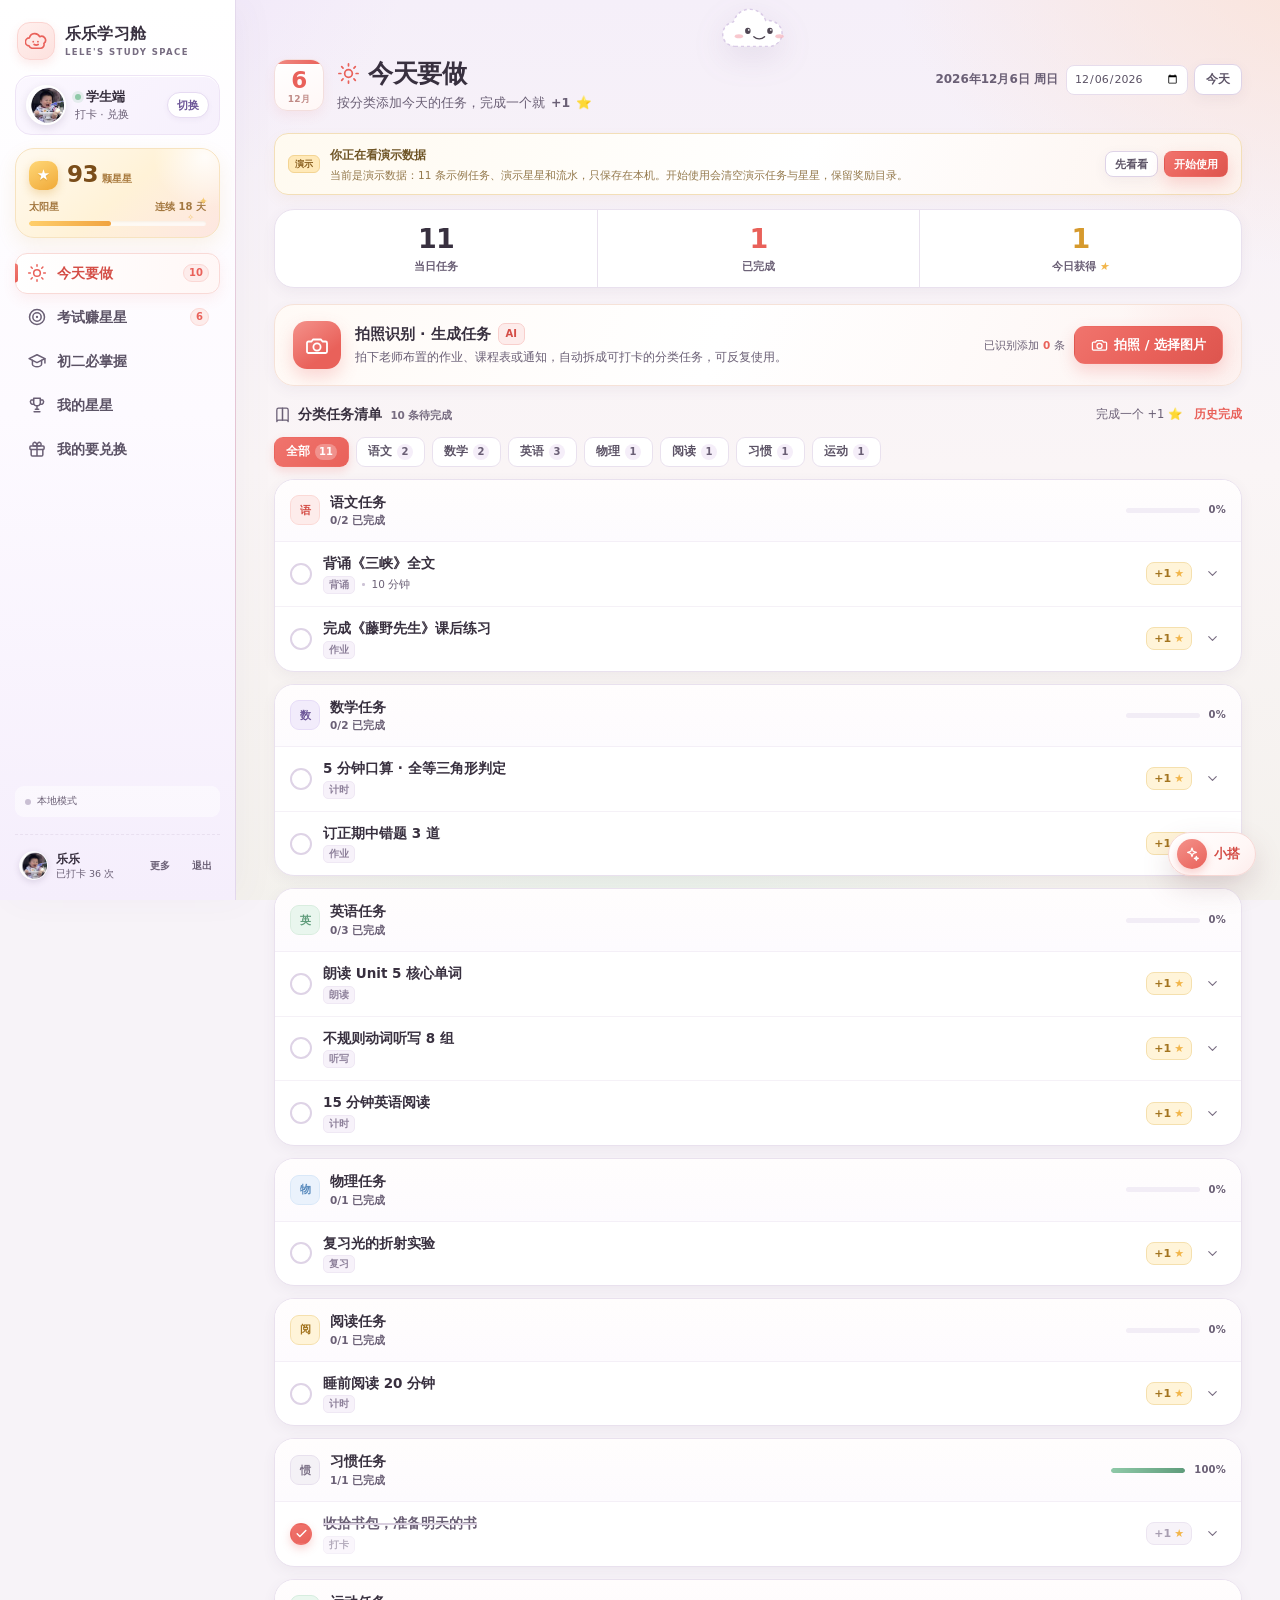
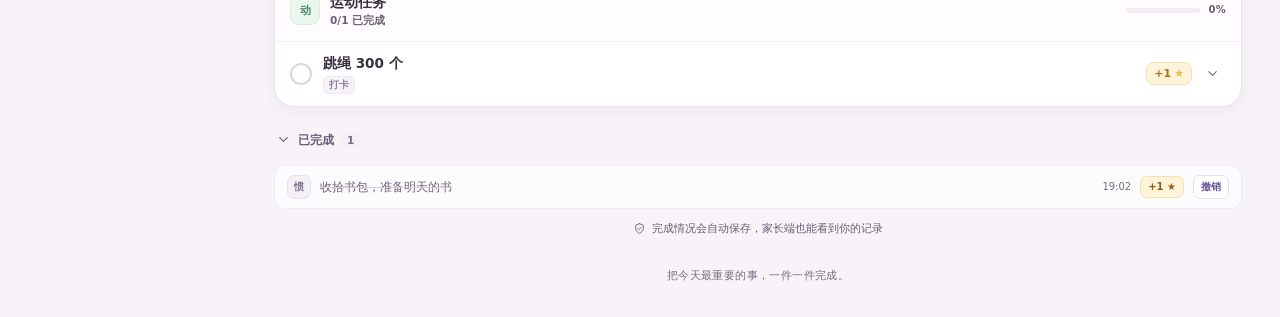
==== commit b0d26fe5: "axe无障碍修复：对比度+流水键盘滚动" ====
--- a/index.html
+++ b/index.html
@@ -1,100 +1,101 @@
-﻿<!DOCTYPE html>
-<html lang="zh-CN">
-<head>
-<meta charset="UTF-8">
-<meta name="viewport" content="width=device-width, initial-scale=1.0, viewport-fit=cover">
-<meta name="screen-orientation" content="landscape">
-<meta name="x5-orientation" content="landscape">
-<meta name="theme-color" content="#f6f2f8">
-<meta name="color-scheme" content="light">
-<meta name="format-detection" content="telephone=no">
-<meta name="mobile-web-app-capable" content="yes">
-<meta name="apple-mobile-web-app-capable" content="yes">
-<meta name="apple-mobile-web-app-status-bar-style" content="default">
-<meta name="apple-mobile-web-app-title" content="乐乐学习舱">
-<link rel="manifest" href="manifest.json">
-<link rel="icon" type="image/png" sizes="192x192" href="icon-192.png">
-<link rel="apple-touch-icon" sizes="180x180" href="icon-180.png">
-<title>乐乐学习舱 · 今天要做</title>
-<link rel="stylesheet" href="cockpit.css?v=eff28">
-</head>
-<body>
-<div class="eff-app" id="effApp">
-  <div class="eff-mobile-scrim" id="effScrim" aria-hidden="true"></div>
-  <aside class="eff-sidebar" id="effSidebar" aria-label="学习导航">
-    <div class="eff-side-inner">
-      <div class="eff-brand">
-        <span class="eff-brand-mark" aria-hidden="true">
-          <svg viewBox="0 0 24 24" fill="none"><path d="M4.2 16.6a4.2 4.2 0 0 1 .4-8.38A5.7 5.7 0 0 1 15.3 7a4.1 4.1 0 0 1 4.4 6.9 4 4 0 0 1-3.1 5.2H7.1a4.2 4.2 0 0 1-2.9-2.5Z" stroke="currentColor" stroke-width="1.7" stroke-linejoin="round"/><path d="M8.6 12.2h.01M13.5 12.2h.01M9.6 15.1c1.2.8 2.9.8 4.1 0" stroke="currentColor" stroke-width="1.9" stroke-linecap="round"/></svg>
-        </span>
-        <span class="eff-brand-copy"><strong>乐乐学习舱</strong><small>LELE'S STUDY SPACE</small></span>
-        <button class="eff-mobile-close" id="effMobileClose" type="button" aria-label="关闭菜单">×</button>
-      </div>
-
-      <div class="eff-profile-card">
-        <div class="eff-avatar"><img src="avatar-lele.png" alt="乐乐头像"></div>
-        <div class="eff-profile-copy">
-          <strong id="effRoleName">学生端</strong>
-          <span id="effRoleDesc">打卡 · 兑换奖励</span>
-        </div>
-        <button class="eff-switch" id="effRoleSwitch" type="button">切换</button>
-      </div>
-
-      <div class="eff-star-card">
-        <div class="eff-star-main">
-          <span class="eff-star-icon" aria-hidden="true">★</span>
-          <div><b id="effSideBalance">65</b><small>颗星星</small></div>
-        </div>
-        <div class="eff-star-meta"><span>太阳星</span><span id="effSideStreak">连续 16 天</span></div>
-        <div class="eff-star-bar"><i id="effSideBar"></i></div>
-        <div class="eff-spark eff-spark-a">✦</div><div class="eff-spark eff-spark-b">✧</div>
-      </div>
-
-      <nav class="eff-nav" id="effNav" aria-label="主要功能">
-        <button class="eff-nav-btn is-active" type="button" data-page="today"><span class="eff-nav-ico" data-ico="sun"></span><span>今天要做</span><em id="effNavTodo">10</em></button>
-        <button class="eff-nav-btn" type="button" data-page="exam"><span class="eff-nav-ico" data-ico="target"></span><span>考试赚星星</span><em id="effNavExam">6</em></button>
-        <button class="eff-nav-btn" type="button" data-page="mastery"><span class="eff-nav-ico" data-ico="cap"></span><span id="effNavMasteryLabel">初二必掌握</span></button>
-        <button class="eff-nav-btn" type="button" data-page="stars"><span class="eff-nav-ico" data-ico="trophy"></span><span>我的星星</span></button>
-        <button class="eff-nav-btn" type="button" data-page="rewards"><span class="eff-nav-ico" data-ico="gift"></span><span>我的要兑换</span></button>
-      </nav>
-
-      <div class="eff-side-foot">
-        <button class="eff-user" id="effUser" type="button">
-          <span class="eff-mini-avatar"><img src="avatar-lele.png" alt=""></span>
-          <span><strong id="effUserName">乐乐</strong><small id="effUserStreak">已打卡 40 次</small></span>
-        </button>
-        <button class="eff-exit" id="effExit" type="button" title="更多功能">更多</button>
-        <button class="eff-exit" id="effLogout" type="button" title="退出演示">退出</button>
-      </div>
-    </div>
-  </aside>
-
-  <main class="eff-main" id="effMain">
-    <header class="eff-mobile-bar">
-      <button class="eff-menu-btn" id="effMenuBtn" type="button" aria-label="打开导航"><span></span><span></span><span></span></button>
-      <span class="eff-mobile-title">乐乐学习舱</span>
-      <button class="eff-mobile-stars" id="effMobileStars" type="button"><span>★</span><b id="effMobileBalance">65</b></button>
-    </header>
-
-    <div class="eff-page-wrap">
-      <div class="eff-cloud" id="effCloud" aria-hidden="true">
-        <svg viewBox="0 0 144 98" role="img">
-          <path class="cloud-stroke" d="M35 76C21 76 12 66 13 54c1-10 8-17 18-19 4-14 16-22 29-21 12 1 21 8 25 19 13-2 25 6 27 18 2 12-6 22-18 25H35Z"/>
-          <ellipse cx="55" cy="50" rx="4.6" ry="5.3" fill="#4f4653"/><ellipse cx="92" cy="50" rx="4.6" ry="5.3" fill="#4f4653"/>
-          <circle cx="56.5" cy="48.5" r="1.4" fill="#fff"/><circle cx="93.5" cy="48.5" r="1.4" fill="#fff"/>
-          <path d="M65 60c5 4.5 13 4.5 18 0" fill="none" stroke="#4f4653" stroke-width="2.3" stroke-linecap="round"/>
-          <ellipse cx="40" cy="59" rx="7" ry="3.4" fill="#f6b6bd" opacity=".75"/><ellipse cx="108" cy="59" rx="7" ry="3.4" fill="#f6b6bd" opacity=".75"/>
-        </svg>
-      </div>
-      <section class="eff-page" id="effPage" tabindex="-1" aria-live="polite"></section>
-      <p class="eff-footer-note">把今天最重要的事，一件一件完成。</p>
-    </div>
-  </main>
-</div>
-
-<div class="eff-toast" id="effToast" role="status" aria-live="polite"></div>
-<div class="eff-modal-root" id="effModalRoot" aria-hidden="true"></div>
-<div class="eff-burst-layer" id="effBurstLayer" aria-hidden="true"></div>
-<script src="cockpit.js?v=eff28"></script>
-</body>
-</html>
+﻿<!DOCTYPE html>
+<html lang="zh-CN">
+<head>
+<meta charset="UTF-8">
+<meta name="viewport" content="width=device-width, initial-scale=1.0, viewport-fit=cover">
+<meta name="screen-orientation" content="landscape">
+<meta name="x5-orientation" content="landscape">
+<meta name="theme-color" content="#f6f2f8">
+<meta name="color-scheme" content="light">
+<meta name="format-detection" content="telephone=no">
+<meta name="mobile-web-app-capable" content="yes">
+<meta name="apple-mobile-web-app-capable" content="yes">
+<meta name="apple-mobile-web-app-status-bar-style" content="default">
+<meta name="apple-mobile-web-app-title" content="乐乐学习舱">
+<link rel="manifest" href="manifest.json">
+<link rel="icon" type="image/png" sizes="192x192" href="icon-192.png">
+<link rel="apple-touch-icon" sizes="180x180" href="icon-180.png">
+<title>乐乐学习舱 · 今天要做</title>
+<link rel="stylesheet" href="cockpit.css?v=eff32">
+</head>
+<body>
+<a class="skip-link" href="#effPage">跳到主内容</a>
+<div class="eff-app" id="effApp">
+  <div class="eff-mobile-scrim" id="effScrim" aria-hidden="true"></div>
+  <aside class="eff-sidebar" id="effSidebar" aria-label="学习导航">
+    <div class="eff-side-inner">
+      <div class="eff-brand">
+        <span class="eff-brand-mark" aria-hidden="true">
+          <svg viewBox="0 0 24 24" fill="none"><path d="M4.2 16.6a4.2 4.2 0 0 1 .4-8.38A5.7 5.7 0 0 1 15.3 7a4.1 4.1 0 0 1 4.4 6.9 4 4 0 0 1-3.1 5.2H7.1a4.2 4.2 0 0 1-2.9-2.5Z" stroke="currentColor" stroke-width="1.7" stroke-linejoin="round"/><path d="M8.6 12.2h.01M13.5 12.2h.01M9.6 15.1c1.2.8 2.9.8 4.1 0" stroke="currentColor" stroke-width="1.9" stroke-linecap="round"/></svg>
+        </span>
+        <span class="eff-brand-copy"><strong>乐乐学习舱</strong><small>LELE'S STUDY SPACE</small></span>
+        <button class="eff-mobile-close" id="effMobileClose" type="button" aria-label="关闭菜单">×</button>
+      </div>
+
+      <div class="eff-profile-card">
+        <div class="eff-avatar"><img src="avatar-lele.png" alt="乐乐头像"></div>
+        <div class="eff-profile-copy">
+          <strong id="effRoleName">学生端</strong>
+          <span id="effRoleDesc">打卡 · 兑换奖励</span>
+        </div>
+        <button class="eff-switch" id="effRoleSwitch" type="button">切换</button>
+      </div>
+
+      <div class="eff-star-card">
+        <div class="eff-star-main">
+          <span class="eff-star-icon" aria-hidden="true">★</span>
+          <div><b id="effSideBalance">65</b><small>颗星星</small></div>
+        </div>
+        <div class="eff-star-meta"><span>太阳星</span><span id="effSideStreak">连续 16 天</span></div>
+        <div class="eff-star-bar"><i id="effSideBar"></i></div>
+        <div class="eff-spark eff-spark-a">✦</div><div class="eff-spark eff-spark-b">✧</div>
+      </div>
+
+      <nav class="eff-nav" id="effNav" aria-label="主要功能">
+        <button class="eff-nav-btn is-active" type="button" data-page="today"><span class="eff-nav-ico" data-ico="sun"></span><span>今天要做</span><em id="effNavTodo">10</em></button>
+        <button class="eff-nav-btn" type="button" data-page="exam"><span class="eff-nav-ico" data-ico="target"></span><span>考试赚星星</span><em id="effNavExam">6</em></button>
+        <button class="eff-nav-btn" type="button" data-page="mastery"><span class="eff-nav-ico" data-ico="cap"></span><span id="effNavMasteryLabel">初二必掌握</span></button>
+        <button class="eff-nav-btn" type="button" data-page="stars"><span class="eff-nav-ico" data-ico="trophy"></span><span>我的星星</span></button>
+        <button class="eff-nav-btn" type="button" data-page="rewards"><span class="eff-nav-ico" data-ico="gift"></span><span>我的要兑换</span></button>
+      </nav>
+
+      <div class="eff-side-foot">
+        <button class="eff-user" id="effUser" type="button">
+          <span class="eff-mini-avatar"><img src="avatar-lele.png" alt=""></span>
+          <span><strong id="effUserName">乐乐</strong><small id="effUserStreak">已打卡 40 次</small></span>
+        </button>
+        <button class="eff-exit" id="effExit" type="button" title="更多功能">更多</button>
+        <button class="eff-exit" id="effLogout" type="button" title="退出演示">退出</button>
+      </div>
+    </div>
+  </aside>
+
+  <main class="eff-main" id="effMain">
+    <header class="eff-mobile-bar">
+      <button class="eff-menu-btn" id="effMenuBtn" type="button" aria-label="打开导航"><span></span><span></span><span></span></button>
+      <span class="eff-mobile-title">乐乐学习舱</span>
+      <button class="eff-mobile-stars" id="effMobileStars" type="button"><span>★</span><b id="effMobileBalance">65</b></button>
+    </header>
+
+    <div class="eff-page-wrap">
+      <div class="eff-cloud" id="effCloud" aria-hidden="true">
+        <svg viewBox="0 0 144 98" role="img">
+          <path class="cloud-stroke" d="M35 76C21 76 12 66 13 54c1-10 8-17 18-19 4-14 16-22 29-21 12 1 21 8 25 19 13-2 25 6 27 18 2 12-6 22-18 25H35Z"/>
+          <ellipse cx="55" cy="50" rx="4.6" ry="5.3" fill="#4f4653"/><ellipse cx="92" cy="50" rx="4.6" ry="5.3" fill="#4f4653"/>
+          <circle cx="56.5" cy="48.5" r="1.4" fill="#fff"/><circle cx="93.5" cy="48.5" r="1.4" fill="#fff"/>
+          <path d="M65 60c5 4.5 13 4.5 18 0" fill="none" stroke="#4f4653" stroke-width="2.3" stroke-linecap="round"/>
+          <ellipse cx="40" cy="59" rx="7" ry="3.4" fill="#f6b6bd" opacity=".75"/><ellipse cx="108" cy="59" rx="7" ry="3.4" fill="#f6b6bd" opacity=".75"/>
+        </svg>
+      </div>
+      <section class="eff-page" id="effPage" tabindex="-1" role="main" aria-label="页面内容" aria-live="polite"></section>
+      <p class="eff-footer-note">把今天最重要的事，一件一件完成。</p>
+    </div>
+  </main>
+</div>
+
+<div class="eff-toast" id="effToast" role="status" aria-live="polite"></div>
+<div class="eff-modal-root" id="effModalRoot" aria-hidden="true"></div>
+<div class="eff-burst-layer" id="effBurstLayer" aria-hidden="true"></div>
+<script src="cockpit.js?v=eff32"></script>
+</body>
+</html>
--- a/cockpit.css
+++ b/cockpit.css
@@ -1,1570 +1,1612 @@
-/* =========================================================
-   乐乐学习舱 · 效率学习 App 风
-   cockpit.css · v1.0  2026-11-25
-   结构：1 基础  2 应用框架/侧栏  3 通用组件  4 今天要做
-        5 考试赚星星  6 必掌握  7 我的星星  8 我的要兑换
-        9 弹窗/提示/动画  10 响应式
-   ========================================================= */
-
-/* ---------- 1. 基础 ---------- */
-:root{
-  --bg:#f7f3f8;
-  --bg-2:#fdf9f7;
-  --panel:#ffffff;
-  --panel-soft:#fcf9fd;
-  --panel-warm:#fffbf6;
-  --ink:#38303f;
-  --ink-2:#5b5265;
-  --muted:#7f748a;
-  --muted-2:#948a9e;
-  --line:#e9e1ee;
-  --line-strong:#ded3e7;
-  --primary:#e9615a;
-  --primary-deep:#d44d46;
-  --primary-soft:#fdeceb;
-  --primary-line:#f8cfcc;
-  --gold:#f2b64b;
-  --gold-deep:#d69a2d;
-  --gold-soft:#fff4d9;
-  --gold-line:#f5e0ae;
-  --lilac:#b9a4e2;
-  --lilac-deep:#8e77bd;
-  --lilac-soft:#f2ecfb;
-  --sage:#8fc9a8;
-  --sage-deep:#5f9c7b;
-  --sage-soft:#e9f6ee;
-  --sky:#94bde6;
-  --sky-deep:#5b8cbe;
-  --sky-soft:#eaf2fc;
-  --peach:#f3b795;
-  --peach-soft:#fdf0e8;
-  --shadow-sm:0 4px 14px rgba(84,64,104,.06);
-  --shadow:0 14px 32px rgba(84,64,104,.085);
-  --shadow-lg:0 26px 64px rgba(66,46,86,.16);
-  --r-xl:24px;
-  --r-lg:20px;
-  --r:15px;
-  --r-sm:11px;
-  --side-w:236px;
-  --font:"PingFang SC","HarmonyOS Sans SC","Microsoft YaHei UI","Microsoft YaHei",system-ui,-apple-system,"Segoe UI",sans-serif;
-  --mono:"SF Mono","JetBrains Mono",Consolas,"Courier New",monospace;
-}
-
-*,*::before,*::after{box-sizing:border-box}
-html{-webkit-text-size-adjust:100%;scroll-behavior:smooth}
-body{-webkit-tap-highlight-color:transparent;overscroll-behavior-y:none}
-body{
-  margin:0;min-height:100vh;font-family:var(--font);font-size:14px;line-height:1.55;
-  color:var(--ink);background:var(--bg);
-  -webkit-font-smoothing:antialiased;text-rendering:optimizeLegibility;
-  overflow-x:hidden;
-}
-body::before{
-  content:"";position:fixed;inset:0;z-index:-1;pointer-events:none;
-  background:
-    radial-gradient(840px 580px at -8% -10%,#ecdef9 0%,rgba(236,222,249,0) 62%),
-    radial-gradient(780px 540px at 106% -6%,#fbe2d6 0%,rgba(251,226,214,0) 60%),
-    radial-gradient(740px 560px at 50% 114%,#e4f1e8 0%,rgba(228,241,232,0) 58%),
-    linear-gradient(180deg,#f5eff9 0%,#faf5f6 52%,#f4f1ed 100%);
-}
-h1,h2,h3,h4,p{margin:0}
-button{font:inherit;color:inherit;background:none;border:0;cursor:pointer;padding:0}
-input,select,textarea{font:inherit;color:inherit}
-a{color:inherit;text-decoration:none}
-img{display:block;max-width:100%}
-svg{display:block}
-ul,ol{margin:0;padding:0;list-style:none}
-:focus-visible{outline:2.5px solid rgba(233,97,90,.55);outline-offset:2px;border-radius:6px}
-::selection{background:rgba(233,97,90,.2)}
-::-webkit-scrollbar{width:9px;height:9px}
-::-webkit-scrollbar-thumb{background:#ddd2e4;border-radius:9px;border:2px solid transparent;background-clip:content-box}
-::-webkit-scrollbar-track{background:transparent}
-.sr-only{position:absolute;width:1px;height:1px;padding:0;margin:-1px;overflow:hidden;clip:rect(0 0 0 0);white-space:nowrap;border:0}
-.ico{width:20px;height:20px;display:block;flex:none;stroke:currentColor;fill:none;stroke-width:1.8;stroke-linecap:round;stroke-linejoin:round}
-.ico-sm{width:16px;height:16px}
-.ico-lg{width:24px;height:24px}
-
-/* ---------- 2. 应用框架 ---------- */
-.eff-app{display:flex;min-height:100vh;position:relative}
-.eff-sidebar{
-  position:fixed;inset:0 auto 0 0;width:var(--side-w);z-index:60;
-  background:linear-gradient(180deg,#ffffff 0%,#fdfaff 46%,#f5eefc 100%);
-  border-right:1px solid rgba(226,214,236,.9);
-  box-shadow:10px 0 34px rgba(96,72,118,.035);
-  transition:transform .3s cubic-bezier(.4,.1,.2,1);
-}
-.eff-sidebar::after{
-  content:"";position:absolute;right:-1px;top:0;bottom:0;width:1px;
-  background:linear-gradient(180deg,rgba(255,255,255,0),rgba(233,97,90,.18),rgba(255,255,255,0));
-  pointer-events:none;
-}
-.eff-side-inner{
-  height:100%;display:flex;flex-direction:column;gap:13px;
-  padding:20px 15px 16px;overflow-y:auto;overscroll-behavior:contain;
-}
-.eff-brand{display:flex;align-items:center;gap:10px;padding:2px 4px 2px 2px;flex:none}
-.eff-brand-mark{
-  width:38px;height:38px;flex:none;display:grid;place-items:center;border-radius:13px;
-  color:var(--primary);background:linear-gradient(145deg,#fff0ee,#fde1de);
-  border:1px solid #fbd4d1;box-shadow:0 4px 10px rgba(233,97,90,.12);
-}
-.eff-brand-mark svg{width:23px;height:23px}
-.eff-brand-copy{display:flex;flex-direction:column;min-width:0;line-height:1.2}
-.eff-brand-copy strong{font-size:15.5px;font-weight:800;letter-spacing:.2px;white-space:nowrap}
-.eff-brand-copy small{font-size:8.5px;letter-spacing:1.4px;color:var(--muted-2);font-weight:700;margin-top:4px;white-space:nowrap}
-.eff-mobile-close{display:none}
-
-.eff-profile-card{
-  display:flex;align-items:center;gap:9px;padding:9px 10px;flex:none;
-  background:linear-gradient(135deg,#fbf7ff,#f6f0fc);
-  border:1px solid #eee4f6;border-radius:16px;box-shadow:inset 0 1px 0 #fff;
-}
-.eff-avatar{
-  width:40px;height:40px;flex:none;border-radius:50%;overflow:hidden;background:#f2ecfb;
-  border:2px solid #fff;box-shadow:0 3px 9px rgba(80,60,100,.14);
-}
-.eff-avatar img{width:100%;height:100%;object-fit:cover}
-.eff-profile-copy{display:flex;flex-direction:column;min-width:0;line-height:1.25}
-.eff-profile-copy strong{font-size:13px;font-weight:800;display:flex;align-items:center;gap:5px}
-.eff-profile-copy strong::before{content:"";width:6px;height:6px;border-radius:50%;background:var(--sage);box-shadow:0 0 0 3px rgba(143,201,168,.2)}
-.eff-profile-copy span{font-size:10.5px;color:var(--muted);margin-top:2px;white-space:nowrap;overflow:hidden;text-overflow:ellipsis}
-.eff-switch{
-  margin-left:auto;flex:none;font-size:10.5px;font-weight:700;color:var(--lilac-deep);
-  background:#fff;border:1px solid #e6dbf2;border-radius:20px;padding:4px 9px;
-  transition:.18s;box-shadow:0 2px 5px rgba(120,90,150,.06);
-}
-.eff-switch:hover{background:var(--lilac-soft);border-color:#d9c9ef;transform:translateY(-1px)}
-
-.eff-star-card{
-  position:relative;overflow:hidden;flex:none;border-radius:19px;padding:12px 13px 11px;
-  background:linear-gradient(140deg,#fffaf0 0%,#fff2d7 52%,#fde6e1 100%);
-  border:1px solid #f7e3c0;box-shadow:0 8px 20px rgba(214,154,45,.11);
-}
-.eff-star-card::before{
-  content:"";position:absolute;width:104px;height:104px;border-radius:50%;
-  right:-38px;top:-44px;background:radial-gradient(circle,rgba(255,255,255,.85),rgba(255,255,255,0) 70%);
-}
-.eff-star-main{display:flex;align-items:center;gap:9px;position:relative}
-.eff-star-icon{
-  width:29px;height:29px;flex:none;display:grid;place-items:center;border-radius:10px;
-  background:linear-gradient(150deg,#ffd777,#f0a938);color:#fff;font-size:15px;
-  box-shadow:0 4px 10px rgba(214,154,45,.3);text-shadow:0 1px 1px rgba(150,100,10,.25);
-}
-.eff-star-main b{display:inline-block;font-size:23px;line-height:1;font-weight:850;color:#7a4d19;letter-spacing:-.5px}
-.eff-star-main small{display:inline-block;font-size:10px;color:#a97a3e;font-weight:700;margin-left:4px;line-height:1}
-.eff-star-meta{display:flex;align-items:center;justify-content:space-between;margin-top:9px;font-size:10px;color:#a3773f;font-weight:650}
-.eff-star-bar{height:5px;border-radius:5px;background:rgba(255,255,255,.72);margin-top:6px;overflow:hidden;box-shadow:inset 0 1px 2px rgba(160,110,30,.08)}
-.eff-star-bar i{display:block;height:100%;width:0;border-radius:5px;background:linear-gradient(90deg,#ffcf6b,#f0a340);transition:width .5s cubic-bezier(.2,.8,.2,1)}
-.eff-spark{position:absolute;color:#f4c45e;font-size:11px;opacity:.85;pointer-events:none}
-.eff-spark-a{right:11px;bottom:26px;animation:twinkle 3.4s ease-in-out infinite}
-.eff-spark-b{right:25px;bottom:12px;font-size:8px;animation:twinkle 3.4s ease-in-out 1.2s infinite}
-
-.eff-nav{display:flex;flex-direction:column;gap:3px;flex:none;margin-top:2px}
-.eff-nav-btn{
-  display:flex;align-items:center;gap:10px;width:100%;padding:9px 10px;border-radius:12px;
-  font-size:13.5px;font-weight:600;color:var(--ink-2);text-align:left;position:relative;
-  border:1px solid transparent;transition:background .18s,color .18s,transform .18s,border-color .18s;
-}
-.eff-nav-btn > span:nth-child(2){flex:1;min-width:0;white-space:nowrap;overflow:hidden;text-overflow:ellipsis}
-.eff-nav-btn:hover{background:#faf6fd;color:var(--ink);transform:translateX(1px)}
-.eff-nav-btn.is-active{
-  color:var(--primary-deep);font-weight:800;
-  background:linear-gradient(100deg,#fff 0%,#fff7f6 100%);
-  border-color:#f9dad7;box-shadow:0 5px 14px rgba(233,97,90,.09);
-}
-.eff-nav-btn.is-active::before{
-  content:"";position:absolute;left:-1px;top:50%;transform:translateY(-50%);
-  width:3px;height:19px;border-radius:0 3px 3px 0;background:linear-gradient(180deg,#f07a72,#e9615a);
-}
-.eff-nav-ico{width:21px;height:21px;flex:none;display:grid;place-items:center;color:var(--muted)}
-.eff-nav-ico .ico{width:20px;height:20px}
-.eff-nav-btn.is-active .eff-nav-ico{color:var(--primary)}
-.eff-nav-btn em{
-  font-style:normal;font-size:10px;font-weight:800;min-width:18px;height:18px;padding:0 5px;
-  display:grid;place-items:center;border-radius:9px;background:#fdeceb;color:var(--primary);
-  border:1px solid #fbd8d5;
-}
-.eff-nav-btn em:empty{display:none}
-
-.eff-side-foot{margin-top:auto;display:flex;align-items:center;gap:6px;padding-top:12px;border-top:1px dashed #e9e0f0;flex:none}
-#effCloudBadge + .eff-side-foot{margin-top:0}
-.eff-cloud-badge{
-  margin-top:auto;margin-bottom:4px;display:flex;align-items:center;gap:6px;width:100%;
-  padding:7px 9px;border-radius:9px;font-size:9.5px;color:var(--muted);background:rgba(255,255,255,.5);
-  border:1px solid transparent;text-align:left;transition:.16s;
-}
-.eff-cloud-badge:hover{background:#fff;border-color:#eee5f4;color:var(--ink-2)}
-.cloud-dot{width:6px;height:6px;border-radius:50%;background:#c9bfd3;flex:none}
-.eff-cloud-badge.is-on{color:var(--sage-deep);background:rgba(237,248,241,.8)}
-.eff-cloud-badge.is-on .cloud-dot{background:var(--sage);box-shadow:0 0 0 3px rgba(143,201,168,.16)}
-.eff-cloud-badge.is-err{color:#b44;background:#fff5f4}
-.eff-cloud-badge.is-err .cloud-dot{background:#e06a62}
-.cloud-label{white-space:nowrap;overflow:hidden;text-overflow:ellipsis}
-.cloud-panel{
-  display:flex;align-items:flex-start;gap:10px;padding:11px;border-radius:10px;
-  background:linear-gradient(120deg,#f7f2fb,#fff);border:1px solid #eee4f4;
-}
-.cloud-big-dot{width:11px;height:11px;border-radius:50%;background:#c9bfd3;flex:none;margin-top:4px}
-.cloud-big-dot.is-on{background:var(--sage);box-shadow:0 0 0 4px rgba(143,201,168,.16)}
-.cloud-panel strong{font-size:12.5px;color:var(--ink);font-weight:850}
-.cloud-panel p{font-size:10.5px;color:var(--muted);line-height:1.65;margin-top:3px}
-.cloud-code{
-  display:flex;align-items:center;gap:8px;margin-top:11px;padding:9px 11px;border-radius:9px;
-  background:#f7f2fb;border:1px dashed #e2d4ee;
-}
-.cloud-code span{font-size:10px;color:var(--muted);flex:none}
-.cloud-code b{font-family:var(--mono);font-size:14px;letter-spacing:1.2px;color:var(--ink);flex:1}
-.cloud-code .btn{flex:none}
-.cloud-devices{margin-top:10px;padding:8px 10px;border-radius:9px;background:#fbf8fd;border:1px solid #eee5f4}
-.cloud-devices-title{font-size:10px;color:var(--muted);font-weight:700;margin-bottom:5px}
-.cloud-devices-title b{color:var(--ink-2)}
-.cloud-device{display:flex;align-items:center;gap:6px;font-size:10px;color:var(--muted);padding:3px 0}
-.cloud-device strong{font-size:10.5px;color:var(--ink-2);font-weight:750}
-.cloud-device span:last-child{margin-left:auto;font-size:9px}
-.cloud-device-dot{width:6px;height:6px;border-radius:50%;background:#d8ccdf;flex:none}
-.cloud-device-dot.is-me{background:var(--sage);box-shadow:0 0 0 3px rgba(143,201,168,.16)}
-.eff-user{display:flex;align-items:center;gap:8px;min-width:0;flex:1;text-align:left;padding:4px;border-radius:11px;transition:background .18s}
-.eff-user:hover{background:#faf6fd}
-.eff-mini-avatar{width:29px;height:29px;flex:none;border-radius:50%;overflow:hidden;border:1.5px solid #fff;box-shadow:0 2px 6px rgba(80,60,100,.15);background:#f2ecfb}
-.eff-mini-avatar img{width:100%;height:100%;object-fit:cover}
-.eff-user > span:last-child{display:flex;flex-direction:column;min-width:0;line-height:1.2}
-.eff-user strong{font-size:12px;font-weight:800;white-space:nowrap;overflow:hidden;text-overflow:ellipsis}
-.eff-user small{font-size:9.5px;color:var(--muted);margin-top:2px;white-space:nowrap}
-.eff-exit{
-  flex:none;font-size:10px;font-weight:700;color:var(--muted);padding:5px 7px;border-radius:8px;
-  transition:.18s;border:1px solid transparent;
-}
-.eff-exit:hover{color:var(--primary);background:#fff;border-color:#f6dcda}
-
-.eff-main{flex:1;min-width:0;margin-left:var(--side-w);display:flex;flex-direction:column;min-height:100vh}
-.eff-page-wrap{position:relative;width:100%;max-width:1160px;margin:0 auto;padding:58px 38px 34px}
-.eff-cloud{
-  position:absolute;top:1px;left:50%;transform:translateX(-50%);width:86px;z-index:1;
-  animation:cloudFloat 7s ease-in-out infinite;pointer-events:none;filter:drop-shadow(0 10px 16px rgba(110,85,135,.12));
-}
-.eff-cloud svg{width:100%;height:auto;overflow:visible}
-.eff-cloud .cloud-stroke{fill:#fff;stroke:#d9cbe6;stroke-width:2.4;stroke-dasharray:5 5;stroke-linejoin:round}
-.eff-page{position:relative;z-index:2;min-height:60vh}
-.eff-footer-note{text-align:center;font-size:10.5px;color:var(--muted-2);letter-spacing:.4px;margin-top:30px}
-
-.eff-mobile-bar{display:none}
-.eff-mobile-scrim{display:none}
-
-/* ---------- 3. 通用组件 ---------- */
-.page-head{display:flex;align-items:flex-start;justify-content:space-between;gap:16px;margin-bottom:20px;flex-wrap:wrap}
-.page-head-main{display:flex;align-items:center;gap:13px;min-width:0}
-.date-tile{
-  width:50px;height:52px;flex:none;border-radius:13px;background:linear-gradient(160deg,#fff,#fff7f6);
-  border:1px solid #f3dedd;box-shadow:0 5px 12px rgba(233,97,90,.08);
-  display:flex;flex-direction:column;align-items:center;justify-content:center;line-height:1;
-  position:relative;overflow:hidden;
-}
-.date-tile::before{content:"";position:absolute;top:0;left:0;right:0;height:4px;background:linear-gradient(90deg,#f08a82,#e9615a)}
-.date-tile b{font-size:23px;font-weight:850;color:var(--primary);letter-spacing:-.6px;margin-top:3px}
-.date-tile span{font-size:9px;font-weight:700;color:#c08a86;margin-top:3px;letter-spacing:.3px}
-.page-head h1{font-size:25px;font-weight:850;letter-spacing:-.4px;line-height:1.25;display:flex;align-items:center;gap:8px}
-.page-head h1 .ico{width:23px;height:23px;color:var(--primary)}
-.page-sub{font-size:12.5px;color:var(--muted);margin-top:4px;display:flex;align-items:center;gap:6px;flex-wrap:wrap}
-.page-sub .dot{width:3px;height:3px;border-radius:50%;background:var(--muted-2);display:inline-block}
-.page-head-side{display:flex;align-items:center;gap:8px;padding-top:6px;flex-wrap:wrap}
-.date-text{font-size:12px;color:var(--muted);font-weight:650;white-space:nowrap}
-
-.btn{
-  display:inline-flex;align-items:center;justify-content:center;gap:6px;
-  height:38px;padding:0 16px;border-radius:11px;font-size:13px;font-weight:750;
-  border:1px solid transparent;transition:transform .16s,box-shadow .16s,background .16s,border-color .16s,color .16s;
-  white-space:nowrap;user-select:none;
-}
-.btn:active{transform:translateY(1px) scale(.995)}
-.btn .ico{width:17px;height:17px}
-.btn-primary{
-  color:#fff;background:linear-gradient(135deg,#f0746d,#e9615a 55%,#dd554e);
-  box-shadow:0 7px 16px rgba(233,97,90,.24);
-}
-.btn-primary:hover{box-shadow:0 10px 22px rgba(233,97,90,.3);transform:translateY(-1px)}
-.btn-gold{color:#7a4d19;background:linear-gradient(135deg,#ffd995,#f6bd5b);box-shadow:0 6px 14px rgba(214,154,45,.24);border-color:#f2cf8f}
-.btn-gold:hover{transform:translateY(-1px);box-shadow:0 9px 20px rgba(214,154,45,.3)}
-.btn-ghost{background:#fff;border-color:var(--line-strong);color:var(--ink-2);box-shadow:var(--shadow-sm)}
-.btn-ghost:hover{background:#fffafd;border-color:#d8c9e3;color:var(--ink);transform:translateY(-1px)}
-.btn-soft{background:var(--primary-soft);color:var(--primary-deep);border-color:var(--primary-line)}
-.btn-soft:hover{background:#fce3e1}
-.btn-sm{height:31px;padding:0 11px;font-size:11.5px;border-radius:9px}
-.btn-xs{height:26px;padding:0 9px;font-size:10.5px;border-radius:8px}
-.btn[disabled],.btn.is-disabled{opacity:.55;cursor:not-allowed;box-shadow:none;transform:none}
-.btn-block{width:100%}
-.btn-icon{width:38px;padding:0;flex:none}
-
-.card{background:var(--panel);border:1px solid var(--line);border-radius:var(--r-lg);box-shadow:var(--shadow-sm)}
-.card-pad{padding:18px 20px}
-.card-head{display:flex;align-items:center;justify-content:space-between;gap:12px;margin-bottom:12px;flex-wrap:wrap}
-.card-title{font-size:14.5px;font-weight:800;display:flex;align-items:center;gap:7px}
-.card-title .ico{width:17px;height:17px;color:var(--muted)}
-.card-hint{font-size:11px;color:var(--muted)}
-
-.stat-row{
-  display:grid;grid-template-columns:repeat(3,1fr);background:var(--panel);
-  border:1px solid var(--line);border-radius:var(--r-lg);box-shadow:var(--shadow-sm);
-  margin-bottom:16px;overflow:hidden;
-}
-.stat{position:relative;padding:14px 8px 12px;text-align:center;border-left:1px solid var(--line)}
-.stat:first-child{border-left:0}
-.stat b{display:block;font-size:27px;line-height:1.1;font-weight:850;letter-spacing:-.8px;color:var(--ink)}
-.stat span{display:flex;align-items:center;justify-content:center;gap:3px;font-size:11px;color:var(--muted);margin-top:4px;font-weight:650}
-.stat .star-mini{color:var(--gold);font-size:11px;line-height:1}
-.stat.is-gold b{color:var(--gold-deep)}
-.stat.is-primary b{color:var(--primary)}
-.stat.is-sage b{color:var(--sage-deep)}
-
-.section{margin-top:18px}
-.section-head{display:flex;align-items:center;justify-content:space-between;gap:12px;margin-bottom:11px;flex-wrap:wrap}
-.section-title{display:flex;align-items:center;gap:7px;font-size:14px;font-weight:800;letter-spacing:-.1px}
-.section-title .ico{width:17px;height:17px;color:var(--muted)}
-.section-title small{font-size:10.5px;font-weight:600;color:var(--muted-2);margin-left:2px}
-.section-sub{font-size:11.5px;color:var(--muted);display:flex;align-items:center;gap:6px;flex-wrap:wrap}
-.section-link{font-size:11.5px;font-weight:700;color:var(--primary);display:inline-flex;align-items:center;gap:3px}
-
-.chip-row{display:flex;gap:7px;flex-wrap:wrap}
-.chip{
-  display:inline-flex;align-items:center;gap:5px;height:30px;padding:0 11px;border-radius:9px;
-  font-size:11.5px;font-weight:700;color:var(--ink-2);background:#fff;
-  border:1px solid var(--line);transition:.16s;white-space:nowrap;
-}
-.chip:hover{border-color:#dccfe7;color:var(--ink);background:#fffafd}
-.chip.is-active{color:#fff;background:linear-gradient(135deg,#f0746d,#e9615a);border-color:transparent;box-shadow:0 4px 10px rgba(233,97,90,.2)}
-.chip b{font-weight:800}
-.chip-num{font-size:10px;font-weight:800;min-width:16px;height:16px;padding:0 4px;border-radius:8px;display:inline-grid;place-items:center;background:rgba(255,255,255,.28)}
-.chip:not(.is-active) .chip-num{background:#f5eef9;color:var(--muted)}
-
-.badge{display:inline-flex;align-items:center;gap:3px;font-size:10px;font-weight:750;padding:2px 7px;border-radius:7px;line-height:1.6}
-.badge-gold{background:var(--gold-soft);color:#a3741f;border:1px solid var(--gold-line)}
-.badge-sage{background:var(--sage-soft);color:var(--sage-deep);border:1px solid #d6ebdd}
-.badge-lilac{background:var(--lilac-soft);color:var(--lilac-deep);border:1px solid #e5daf6}
-.badge-primary{background:var(--primary-soft);color:var(--primary-deep);border:1px solid var(--primary-line)}
-.badge-muted{background:#f6f2f8;color:var(--muted);border:1px solid var(--line)}
-
-.subject-chip{
-  display:inline-grid;place-items:center;width:34px;height:34px;border-radius:11px;flex:none;
-  font-size:12px;font-weight:800;letter-spacing:-.2px;border:1px solid transparent;
-}
-.sub-语文{background:var(--primary-soft);color:var(--primary-deep);border-color:#fbd9d6}
-.sub-数学{background:var(--lilac-soft);color:var(--lilac-deep);border-color:#e6dcf7}
-.sub-英语{background:var(--sage-soft);color:var(--sage-deep);border-color:#d9eddf}
-.sub-物理{background:var(--sky-soft);color:var(--sky-deep);border-color:#d9e8f8}
-.sub-化学{background:#eef2fb;color:#5b7bb5;border-color:#dbe4f6}
-.sub-生物{background:#eef8f1;color:#4f8a68;border-color:#d7ecdf}
-.sub-历史{background:#f3effa;color:#7d6aa8;border-color:#e6dff6}
-.sub-道法{background:#fdf0ee;color:#b56a4f;border-color:#f8ddd4}
-.sub-地理{background:var(--gold-soft);color:#a3741f;border-color:var(--gold-line)}
-.sub-阅读{background:var(--gold-soft);color:#a3741f;border-color:var(--gold-line)}
-.sub-习惯{background:#f4f1f6;color:#7b7086;border-color:#e8e1ee}
-.sub-运动{background:#eaf7ef;color:#468a67;border-color:#d6eddf}
-.sub-体育{background:#eaf7ef;color:#468a67;border-color:#d6eddf}
-
-.star-pill{
-  display:inline-flex;align-items:center;gap:3px;font-size:11px;font-weight:800;color:#a3741f;
-  background:var(--gold-soft);border:1px solid var(--gold-line);border-radius:8px;padding:2px 7px;white-space:nowrap;
-}
-.star-pill i{font-style:normal;color:var(--gold);line-height:1}
-
-.progress{height:7px;border-radius:7px;background:#ece4f1;overflow:hidden}
-.progress i{display:block;height:100%;border-radius:7px;background:linear-gradient(90deg,#b9a4e2,#e9615a);transition:width .45s ease}
-
-.empty{
-  display:flex;flex-direction:column;align-items:center;justify-content:center;gap:7px;
-  padding:34px 20px;border:1.5px dashed var(--line-strong);border-radius:var(--r-lg);
-  background:rgba(255,255,255,.6);text-align:center;color:var(--muted);
-}
-.empty-emoji{font-size:30px;line-height:1;filter:saturate(.85)}
-.empty strong{font-size:13px;color:var(--ink-2);font-weight:800}
-.empty p{font-size:11.5px;max-width:320px}
-.empty .btn{margin-top:6px}
-
-.divider{height:1px;background:var(--line);margin:14px 0;border:0}
-.muted{color:var(--muted)}
-.tiny{font-size:10.5px}
-.nowrap{white-space:nowrap}
-
-/* ---------- 4. 今天要做 ---------- */
-.recog-card{
-  position:relative;overflow:hidden;display:flex;align-items:center;gap:14px;flex-wrap:wrap;
-  padding:16px 18px;border-radius:var(--r-lg);border:1px solid #f6e2d8;
-  background:linear-gradient(112deg,#fffaf6 0%,#fff 46%,#fdf4f2 100%);
-  box-shadow:var(--shadow-sm);margin-bottom:18px;
-}
-.recog-card::before{
-  content:"";position:absolute;right:-46px;top:-60px;width:170px;height:170px;border-radius:50%;
-  background:radial-gradient(circle,rgba(253,233,231,.75),rgba(253,233,231,0) 68%);pointer-events:none;
-}
-.recog-ico{
-  width:48px;height:48px;flex:none;border-radius:14px;display:grid;place-items:center;
-  color:#fff;background:linear-gradient(145deg,#f4928b,#e9615a 70%);
-  box-shadow:0 8px 18px rgba(233,97,90,.24);position:relative;
-}
-.recog-ico .ico{width:24px;height:24px}
-.recog-body{flex:1;min-width:0;position:relative}
-.recog-body h3{font-size:14.5px;font-weight:850;display:flex;align-items:center;gap:7px;flex-wrap:wrap}
-.recog-body > p{font-size:11.5px;color:var(--muted);margin-top:3px;line-height:1.55}
-.recog-actions{display:flex;align-items:center;gap:9px;flex:none;position:relative;flex-wrap:wrap}
-.recog-status{font-size:10.5px;color:var(--muted);display:flex;align-items:center;gap:4px}
-.recog-status b{color:var(--primary);font-weight:800}
-.recog-preview{display:flex;align-items:center;gap:10px;margin-top:10px;flex-wrap:wrap}
-.recog-thumb{width:56px;height:56px;border-radius:10px;object-fit:cover;border:2px solid #fff;box-shadow:0 4px 10px rgba(90,60,60,.16);background:#f5eef2}
-.recog-file{font-size:10.5px;color:var(--muted);max-width:190px;overflow:hidden;text-overflow:ellipsis;white-space:nowrap}
-.recog-card.is-busy .recog-ico{animation:pulse 1s ease-in-out infinite}
-.recog-card.is-busy .recog-actions .btn{pointer-events:none;opacity:.7}
-.recog-result{
-  margin-top:12px;padding:12px 13px;border-radius:13px;border:1px solid var(--line);
-  background:rgba(255,255,255,.86);position:relative;flex:0 0 100%;width:100%;
-}
-.recog-result-head{display:flex;align-items:center;justify-content:space-between;gap:8px;margin-bottom:8px;flex-wrap:wrap}
-.recog-result-head strong{font-size:11.5px;font-weight:800;color:var(--ink-2);display:flex;align-items:center;gap:5px}
-.recog-result-head .tiny{color:var(--muted)}
-.recog-result-body{display:flex;align-items:flex-start;gap:13px}
-.recog-shot{width:78px;height:78px;flex:none;object-fit:cover;border-radius:10px;border:2px solid #fff;background:#f5eef2;box-shadow:0 5px 12px rgba(90,60,60,.14)}
-.recog-cands{flex:1;min-width:0}
-.recog-item > span:first-of-type{flex:1;min-width:0;overflow:hidden;text-overflow:ellipsis;white-space:nowrap}
-.recog-item .star-pill{flex:none}
-.recog-item{
-  display:flex;align-items:center;gap:8px;padding:6px 4px;border-radius:8px;
-  font-size:12px;color:var(--ink-2);cursor:pointer;
-}
-.recog-item:hover{background:#fdf8fd}
-.recog-item input{width:15px;height:15px;accent-color:var(--primary);flex:none;cursor:pointer}
-.recog-item input:checked + span{color:var(--ink)}
-.recog-item input:not(:checked) + span{color:var(--muted);text-decoration:line-through;text-decoration-color:#d9cfdf}
-.recog-item .star-pill{margin-left:auto}
-.recog-result .btn-row{display:flex;justify-content:flex-end;gap:8px;margin-top:9px;flex-wrap:wrap}
-
-.task-tabs{margin-bottom:12px}
-.task-groups{display:flex;flex-direction:column;gap:12px}
-.task-group{
-  background:var(--panel);border:1px solid var(--line);border-radius:var(--r-lg);
-  box-shadow:var(--shadow-sm);overflow:hidden;
-}
-.task-group-head{
-  display:flex;align-items:center;gap:10px;padding:12px 15px;
-  background:linear-gradient(180deg,#fffdfd,#fdfbfe);border-bottom:1px solid #f4eff7;
-}
-.task-group-head .subject-chip{width:30px;height:30px;border-radius:9px;font-size:11px}
-.task-group-name{font-size:13.5px;font-weight:800;display:flex;align-items:center;gap:6px}
-.task-group-meta{font-size:10.5px;color:var(--muted);font-weight:650}
-.task-group-right{margin-left:auto;display:flex;align-items:center;gap:9px}
-.mini-progress{width:74px;height:5px;border-radius:5px;background:#f2edf6;overflow:hidden}
-.mini-progress i{display:block;height:100%;background:var(--sage);border-radius:5px;transition:width .4s}
-.mini-progress.is-done i{background:linear-gradient(90deg,#8fc9a8,#5f9c7b)}
-.task-group-count{font-size:10px;font-weight:800;color:var(--muted);letter-spacing:.2px}
-.task-list{display:flex;flex-direction:column}
-.task-item{position:relative}
-.task-row{
-  display:flex;align-items:center;gap:11px;padding:12px 15px;position:relative;
-  transition:background .16s;
-}
-.task-row:hover{background:#fefbfd}
-.task-item + .task-item .task-row{border-top:1px solid #f5f1f7}
-.tick{
-  width:22px;height:22px;flex:none;border-radius:50%;border:2px solid #ded3e6;background:#fff;
-  display:grid;place-items:center;transition:.18s;color:transparent;position:relative;
-}
-.tick .ico{width:13px;height:13px;stroke-width:2.6;transition:.18s}
-.tick:hover{border-color:var(--primary);background:#fff8f7;transform:scale(1.06)}
-.task-row.is-done .tick{background:linear-gradient(145deg,#f0746d,#e9615a);border-color:transparent;color:#fff;box-shadow:0 4px 9px rgba(233,97,90,.25)}
-.task-row.is-pending{background:linear-gradient(90deg,#fffaf0,#fff)}
-.task-row.is-pending .tick{background:#fff4d9;border-color:#f2cf83;color:#b5822f;box-shadow:none}
-.task-row.is-pending .tick:disabled{opacity:1;cursor:default}
-.task-row.is-pending .task-right{gap:5px}
-.pending-text{color:#b5822f;font-weight:800}
-.pending-actions{display:flex;align-items:center;gap:4px}
-.pending-actions .btn{height:28px;padding:0 8px;font-size:10px;white-space:nowrap}
-.approval-banner{
-  display:flex;align-items:center;gap:8px;padding:8px 11px;margin:0 0 10px;
-  border-radius:10px;background:linear-gradient(110deg,#fffaf0,#fff);
-  border:1px solid #f3dfb8;color:#8a6627;font-size:11px;line-height:1.5;
-}
-.approval-banner .ico{width:15px;height:15px;flex:none;color:#c08a2f}
-.approval-banner strong{font-weight:850}
-.approval-actions{margin-left:auto;display:flex;align-items:center;gap:4px;flex:none}
-.approval-actions .btn{height:27px;padding:0 8px;font-size:9.5px}
-.task-main{flex:1;min-width:0;cursor:pointer}
-.task-title{
-  font-size:13.5px;font-weight:700;line-height:1.4;color:var(--ink);
-  display:flex;align-items:center;gap:7px;flex-wrap:wrap;
-}
-.task-title .task-new{font-style:normal;font-size:9px;font-weight:800;color:var(--sky-deep);background:var(--sky-soft);border:1px solid #dbe9f9;border-radius:5px;padding:0 4px}
-.task-meta{display:flex;align-items:center;gap:7px;margin-top:3px;flex-wrap:wrap;font-size:10.5px;color:var(--muted)}
-.task-meta .tag{font-size:9.5px;padding:0 5px;line-height:16px;border-radius:5px;background:#f7f2fa;color:#8c7f99;border:1px solid #efe8f4;font-weight:700}
-.task-meta .meta-dot{width:2.5px;height:2.5px;border-radius:50%;background:#cdc3d6}
-.task-right{display:flex;align-items:center;gap:7px;flex:none}
-.task-expand{
-  width:27px;height:27px;border-radius:8px;display:grid;place-items:center;color:var(--muted-2);
-  transition:.18s;border:1px solid transparent;
-}
-.task-expand .ico{width:15px;height:15px;transition:transform .22s}
-.task-expand:hover{background:#f7f1fa;color:var(--ink-2);border-color:#efe6f5}
-.task-expand[aria-expanded="true"]{background:var(--lilac-soft);color:var(--lilac-deep);border-color:#e8dcf7}
-.task-expand[aria-expanded="true"] .ico{transform:rotate(180deg)}
-.task-row.is-done .task-title{color:var(--muted);text-decoration:line-through;text-decoration-color:#d9cfdf;text-decoration-thickness:1.5px}
-.task-row.is-done .task-meta{opacity:.65}
-.task-row.is-done .star-pill{background:#f7f3f9;border-color:#ece5f1;color:#a79db0}
-.task-row.is-locked{cursor:default}
-.task-row.is-locked .tick{border-style:dashed;opacity:.7}
-.task-locked-note{font-size:9.5px;color:var(--muted-2);display:none}
-body[data-role="parent"] .task-row .tick{border-style:dashed;background:#fbf8fd}
-
-.task-tools{
-  margin:0 15px 13px;padding:12px 13px;border-radius:13px;
-  background:linear-gradient(140deg,#fbf8fd,#fdf9f6);border:1px solid #f0e9f5;
-  animation:toolsIn .22s ease both;
-}
-.tools-head{display:flex;align-items:center;justify-content:space-between;gap:8px;margin-bottom:9px;flex-wrap:wrap}
-.tools-title{font-size:11.5px;font-weight:800;color:var(--ink-2);display:flex;align-items:center;gap:6px}
-.tools-title .ico{width:15px;height:15px;color:var(--lilac-deep)}
-.tools-row{display:flex;align-items:center;gap:8px;flex-wrap:wrap}
-.timer-display{
-  font-family:var(--mono);font-size:25px;font-weight:700;letter-spacing:1px;color:var(--ink);
-  background:#fff;border:1px solid #eee5f3;border-radius:11px;padding:5px 13px;line-height:1.2;
-  box-shadow:inset 0 1px 2px rgba(90,60,110,.04);min-width:104px;text-align:center;
-}
-.timer-display.is-running{color:var(--primary);border-color:#f8d5d2;background:#fffaf9}
-.timer-display.is-done{color:var(--sage-deep);border-color:#d7ebdf;background:#f7fdf9}
-.timer-sub{font-size:10px;color:var(--muted);margin-top:4px}
-.timer-bar{flex:1 1 130px;max-width:250px;margin-right:auto;height:8px;border-radius:8px;background:#ece4f1;overflow:hidden}
-.timer-bar i{display:block;height:100%;border-radius:6px;background:linear-gradient(90deg,#b9a4e2,#e9615a);transition:width .3s linear}
-.tools-tip{font-size:10.5px;color:var(--muted);margin-top:8px;line-height:1.55;display:flex;gap:5px;align-items:flex-start}
-.tools-tip .ico{width:13px;height:13px;margin-top:1px;flex:none;color:var(--muted-2)}
-.tools-divider{height:1px;background:#eee6f3;margin:10px 0}
-
-.word-grid{display:flex;flex-wrap:wrap;gap:6px}
-.word-chip{
-  display:inline-flex;align-items:center;gap:4px;font-size:11.5px;font-weight:650;color:var(--ink-2);
-  background:#fff;border:1px solid #ece3f2;border-radius:8px;padding:4px 6px 4px 9px;
-}
-.word-chip button{width:20px;height:20px;display:grid;place-items:center;border-radius:6px;color:var(--lilac-deep)}
-.word-chip button:hover{background:var(--lilac-soft)}
-.word-chip .ico{width:12px;height:12px}
-.word-answer{font-size:10.5px;color:var(--sage-deep);font-weight:700;margin-left:2px}
-.record-row{display:flex;align-items:center;gap:8px;flex-wrap:wrap}
-.rec-dot{width:9px;height:9px;border-radius:50%;background:#e0d7e7;flex:none;transition:.2s}
-.rec-dot.is-live{background:var(--primary);box-shadow:0 0 0 4px rgba(233,97,90,.14);animation:pulse 1.1s infinite}
-.rec-state{font-size:11px;color:var(--muted);font-weight:650}
-.rec-state.is-live{color:var(--primary-deep)}
-.rec-note{font-size:10.5px;color:var(--muted);background:#f7f2f9;border-radius:8px;padding:6px 9px;line-height:1.6;flex:1;min-width:160px}
-.passage{
-  font-size:11.5px;line-height:1.9;color:var(--ink-2);background:#fff;border:1px solid #f0e7f4;
-  border-radius:9px;padding:9px 11px;margin-top:9px;max-height:112px;overflow:auto;
-}
-.passage b{color:var(--primary-deep)}
-.homework-result{
-  display:flex;align-items:flex-start;gap:9px;font-size:11px;color:var(--ink-2);font-weight:600;
-  background:#f3fbf6;border:1px solid #d9eee1;border-radius:9px;padding:8px 10px;margin-top:8px;line-height:1.6;
-}
-.homework-result .ico{width:14px;height:14px;color:var(--sage-deep);flex:none;margin-top:2px}
-.homework-shot{width:58px;height:58px;flex:none;object-fit:cover;border-radius:7px;border:1px solid #fff;box-shadow:0 2px 6px rgba(60,100,75,.12)}
-.homework-copy{flex:1;min-width:0;display:flex;align-items:flex-start;gap:5px}
-.homework-copy span{white-space:pre-wrap;word-break:break-word}
-
-.done-section{margin-top:16px}
-.done-toggle{
-  display:flex;align-items:center;gap:7px;font-size:12px;font-weight:800;color:var(--muted);
-  padding:8px 2px;width:100%;text-align:left;
-}
-.done-toggle .ico{width:15px;height:15px;transition:transform .2s}
-.done-toggle[aria-expanded="false"] .ico{transform:rotate(-90deg)}
-.done-toggle b{font-size:10.5px;color:var(--muted-2);background:#f4eef8;border-radius:7px;padding:0 6px;font-weight:800}
-.done-list{display:flex;flex-direction:column;gap:7px;margin-top:8px}
-.done-row{
-  display:flex;align-items:center;gap:9px;padding:9px 12px;border-radius:11px;
-  background:rgba(255,255,255,.66);border:1px solid #f0eaf4;font-size:12px;color:var(--muted);
-}
-.done-row .subject-chip{width:24px;height:24px;border-radius:7px;font-size:9.5px}
-.done-row .done-title{flex:1;min-width:0;text-decoration:line-through;text-decoration-color:#d8cddf;overflow:hidden;text-overflow:ellipsis;white-space:nowrap}
-.done-row time{font-size:10px;color:var(--muted-2);white-space:nowrap}
-.done-row .undo{font-size:10px;font-weight:700;color:var(--lilac-deep);padding:3px 7px;border-radius:7px;border:1px solid #e8dcf6;background:#fff;white-space:nowrap}
-.done-row .undo:hover{background:var(--lilac-soft)}
-.hint-line{display:flex;align-items:center;gap:6px;font-size:10.5px;color:var(--muted);margin-top:11px;justify-content:center;flex-wrap:wrap}
-.hint-line .ico{width:13px;height:13px;color:var(--muted-2)}
-
-/* ---------- 5. 考试赚星星 ---------- */
-.exam-summary{
-  display:grid;grid-template-columns:repeat(3,1fr);gap:12px;margin-bottom:16px;
-}
-.exam-stat{
-  position:relative;overflow:hidden;padding:15px 16px;border-radius:var(--r-lg);
-  background:linear-gradient(135deg,#fff,#fdf9fd);border:1px solid var(--line);box-shadow:var(--shadow-sm);
-}
-.exam-stat::after{content:"";position:absolute;right:-18px;bottom:-26px;width:80px;height:80px;border-radius:50%;background:radial-gradient(circle,rgba(185,164,226,.16),transparent 70%)}
-.exam-stat-ico{
-  position:absolute;right:13px;top:13px;width:31px;height:31px;border-radius:10px;display:grid;place-items:center;
-  background:rgba(255,255,255,.66);border:1px solid rgba(255,255,255,.7);box-shadow:0 3px 8px rgba(90,65,110,.05);
-}
-.exam-stat-ico .ico{width:16px;height:16px}
-.exam-stat.is-gold .exam-stat-ico{color:var(--gold-deep)}
-.exam-stat.is-sage .exam-stat-ico{color:var(--sage-deep)}
-.exam-stat.is-lilac .exam-stat-ico{color:var(--lilac-deep)}
-.exam-stat b{display:block;font-size:27px;font-weight:850;line-height:1.05;letter-spacing:-.7px}
-.exam-stat span{font-size:11px;color:var(--muted);font-weight:650;margin-top:4px;display:block}
-.exam-stat.is-gold b{color:var(--gold-deep)}
-.exam-stat.is-sage b{color:var(--sage-deep)}
-.exam-stat.is-lilac b{color:var(--lilac-deep)}
-.exam-list{display:flex;flex-direction:column;gap:10px}
-.exam-row{
-  display:flex;align-items:center;gap:12px;padding:13px 15px;background:var(--panel);
-  border:1px solid var(--line);border-radius:var(--r);box-shadow:var(--shadow-sm);
-  transition:border-color .18s,transform .18s;
-}
-.exam-row:hover{border-color:#e5d9ee;transform:translateY(-1px)}
-.exam-row.is-done{background:linear-gradient(120deg,#fbfffc,#fff);border-color:#dceee2}
-.exam-info{flex:1;min-width:0}
-.exam-name{font-size:13.5px;font-weight:800;display:flex;align-items:center;gap:7px;flex-wrap:wrap}
-.exam-name .score{color:var(--primary-deep);font-weight:850}
-.exam-meta{font-size:10.5px;color:var(--muted);margin-top:3px;display:flex;align-items:center;gap:6px;flex-wrap:wrap}
-.exam-meta .meta-dot{width:2.5px;height:2.5px;border-radius:50%;background:#cdc3d6}
-.exam-actions{display:flex;align-items:center;gap:7px;flex:none;flex-wrap:wrap;justify-content:flex-end}
-.exam-actions > .tiny{display:inline-flex;align-items:center;gap:4px;white-space:nowrap}
-.exam-actions > .tiny .ico{width:13px;height:13px;color:var(--muted-2)}
-.exam-done-mark{display:flex;align-items:center;gap:4px;font-size:11px;font-weight:800;color:var(--sage-deep)}
-.exam-done-mark .ico{width:16px;height:16px}
-.exam-foot{display:flex;align-items:center;justify-content:space-between;gap:10px;margin-top:14px;flex-wrap:wrap}
-.exam-tip{display:flex;align-items:center;gap:7px;font-size:11px;color:var(--muted);background:#fbf8fd;border:1px dashed #e7dcf0;border-radius:11px;padding:10px 12px;flex:1;min-width:220px}
-.exam-tip .ico{width:16px;height:16px;color:var(--gold-deep);flex:none}
-
-/* ---------- 6. 必掌握 ---------- */
-.mastery-hero{
-  display:flex;align-items:center;gap:16px;padding:16px 18px;border-radius:var(--r-lg);
-  background:linear-gradient(115deg,#fbf8ff 0%,#fff 52%,#f6fbf8 100%);
-  border:1px solid #eee5f6;box-shadow:var(--shadow-sm);margin-bottom:16px;flex-wrap:wrap;
-}
-.mastery-ring{
-  width:64px;height:64px;flex:none;border-radius:50%;display:grid;place-items:center;
-  background:conic-gradient(var(--lilac) calc(var(--p,0) * 1%),#f0e9f6 0);
-  position:relative;
-}
-.mastery-ring::before{content:"";position:absolute;inset:6px;border-radius:50%;background:#fff}
-.mastery-ring b{position:relative;font-size:15px;font-weight:850;color:var(--lilac-deep);line-height:1}
-.mastery-ring small{position:relative;font-size:8px;color:var(--muted);display:block;text-align:center;margin-top:2px}
-.mastery-hero-body{flex:1;min-width:200px}
-.mastery-hero-body h3{font-size:14.5px;font-weight:850}
-.mastery-hero-body p{font-size:11.5px;color:var(--muted);margin-top:3px}
-.mastery-hero .progress{max-width:320px;margin-top:8px}
-.mastery-hero-side{display:flex;align-items:center;gap:7px;flex:none;flex-wrap:wrap}
-.mastery-groups{display:flex;flex-direction:column;gap:11px}
-.mastery-group{background:var(--panel);border:1px solid var(--line);border-radius:var(--r-lg);box-shadow:var(--shadow-sm);overflow:hidden}
-.mastery-head{
-  display:flex;align-items:center;gap:10px;width:100%;padding:13px 15px;text-align:left;
-  background:linear-gradient(180deg,#fff,#fdfbfe);transition:background .18s;
-}
-.mastery-head:hover{background:#fdf9fe}
-.mastery-head .subject-chip{width:32px;height:32px;font-size:11px}
-.mastery-head-copy{flex:1;min-width:0}
-.mastery-head-copy strong{display:block;font-size:13.5px;font-weight:800;display:flex;align-items:center;gap:6px;flex-wrap:wrap}
-.mastery-head-copy small{font-size:10.5px;color:var(--muted)}
-.mastery-head-right{display:flex;align-items:center;gap:9px;flex:none}
-.mastery-head-right .mini-progress{width:64px}
-.mastery-chev{width:24px;height:24px;display:grid;place-items:center;color:var(--muted-2)}
-.mastery-chev .ico{width:15px;height:15px;transition:transform .2s}
-.mastery-head[aria-expanded="true"] .mastery-chev .ico{transform:rotate(180deg)}
-.mastery-body{padding:4px 15px 15px;border-top:1px solid #f5f0f8;background:linear-gradient(180deg,#fefcff,#fff)}
-.mastery-grid{display:grid;grid-template-columns:repeat(2,minmax(0,1fr));gap:8px;padding-top:11px}
-.know-card{
-  display:flex;align-items:flex-start;gap:9px;padding:10px 11px;border-radius:11px;
-  background:#fff;border:1px solid #f0e9f4;transition:.18s;position:relative;
-}
-.know-card:hover{border-color:#e2d6ee;box-shadow:0 4px 12px rgba(90,65,110,.05)}
-.know-card.is-known{background:linear-gradient(120deg,#f7fdf9,#fff);border-color:#dcefe3}
-.know-main{flex:1;min-width:0}
-.know-title{font-size:12px;font-weight:750;line-height:1.5;color:var(--ink);display:flex;align-items:center;gap:5px;flex-wrap:wrap}
-.know-title .known-dot{width:6px;height:6px;border-radius:50%;background:var(--sage);flex:none;box-shadow:0 0 0 2px rgba(143,201,168,.16)}
-.know-detail{font-size:10.5px;color:var(--muted);margin-top:2px;line-height:1.55;display:-webkit-box;-webkit-line-clamp:2;-webkit-box-orient:vertical;overflow:hidden}
-.know-actions{display:flex;align-items:center;gap:3px;flex:none}
-.icon-btn{
-  width:26px;height:26px;border-radius:7px;display:grid;place-items:center;color:var(--muted);
-  border:1px solid transparent;transition:.16s;
-}
-.icon-btn .ico{width:14px;height:14px}
-.icon-btn:hover{background:var(--lilac-soft);color:var(--lilac-deep);border-color:#e8dcf6}
-.icon-btn.is-on{background:var(--sage-soft);color:var(--sage-deep);border-color:#d8ecdf}
-.know-card.is-known .know-title{color:var(--sage-deep)}
-.know-card.is-known .know-detail{color:#93ab9d}
-
-/* ---------- 7. 我的星星 ---------- */
-.star-overview{display:grid;grid-template-columns:repeat(3,minmax(0,1fr));gap:12px;margin-bottom:13px}
-.star-stat{
-  position:relative;overflow:hidden;padding:15px 16px;border-radius:var(--r-lg);
-  border:1px solid transparent;box-shadow:var(--shadow-sm);
-}
-.star-stat .star-stat-ico{
-  width:31px;height:31px;border-radius:10px;display:grid;place-items:center;margin-bottom:9px;
-  background:rgba(255,255,255,.62);box-shadow:inset 0 0 0 1px rgba(255,255,255,.6);
-}
-.star-stat .star-stat-ico .ico{width:17px;height:17px}
-.star-stat b{font-size:30px;font-weight:850;line-height:1;letter-spacing:-1px;display:flex;align-items:baseline;gap:3px}
-.star-stat b small{font-size:11px;font-weight:700;letter-spacing:0;opacity:.72}
-.star-stat span.star-stat-label{display:block;font-size:11px;font-weight:700;margin-top:5px;opacity:.82}
-.star-stat.is-earned{background:linear-gradient(140deg,#fff7f1,#fdece2 70%,#fbe2d6);border-color:#f7ded0;color:#8a4f34}
-.star-stat.is-earned .star-stat-ico{color:#c97a4f}
-.star-stat.is-used{background:linear-gradient(140deg,#fffdf4,#fff5dd 72%,#fbeccb);border-color:#f6e5b8;color:#876528}
-.star-stat.is-used .star-stat-ico{color:#b98a2c}
-.star-stat.is-left{background:linear-gradient(140deg,#fbf8ff,#f0e9fb 72%,#e8dff8);border-color:#e6daf6;color:#654d92}
-.star-stat.is-left .star-stat-ico{color:#8e77bd}
-.star-stat::after{content:"";position:absolute;right:-14px;bottom:-24px;width:76px;height:76px;border-radius:50%;background:rgba(255,255,255,.34)}
-
-.streak-banner{
-  display:flex;align-items:center;gap:12px;padding:12px 16px;border-radius:var(--r);
-  background:linear-gradient(100deg,#fffaf2,#fff 55%,#fdf4f3);border:1px solid #f5e3d2;
-  box-shadow:var(--shadow-sm);margin-bottom:16px;flex-wrap:wrap;
-}
-.streak-flame{
-  width:37px;height:37px;flex:none;border-radius:11px;display:grid;place-items:center;font-size:18px;
-  background:linear-gradient(145deg,#ffe1c4,#ffcfa5);box-shadow:0 5px 12px rgba(230,150,90,.2);
-}
-.streak-copy{flex:1;min-width:160px}
-.streak-copy strong{font-size:13px;font-weight:850;color:#8a5632}
-.streak-copy strong b{color:#d4743d;font-size:16px;margin:0 2px}
-.streak-copy small{display:block;font-size:10.5px;color:#a58268;margin-top:2px}
-.streak-dots{display:flex;align-items:center;gap:4px;flex-wrap:wrap;justify-content:flex-end}
-.streak-dot{width:16px;height:16px;border-radius:5px;background:#f3e7da;border:1px solid #eeddcb}
-.streak-dot.is-on{background:linear-gradient(145deg,#ffc98a,#f2a74d);border-color:#f0bd7d}
-
-.star-layout{display:grid;grid-template-columns:minmax(0,1.55fr) minmax(0,1fr);gap:14px;align-items:start}
-.calendar-card{background:var(--panel);border:1px solid var(--line);border-radius:var(--r-lg);box-shadow:var(--shadow-sm);padding:15px 16px 16px}
-.cal-head{display:flex;align-items:center;justify-content:space-between;gap:10px;margin-bottom:12px;flex-wrap:wrap}
-.cal-title{font-size:14px;font-weight:850;display:flex;align-items:center;gap:7px}
-.cal-title .ico{width:17px;height:17px;color:var(--gold-deep)}
-.cal-nav{display:flex;align-items:center;gap:5px}
-.cal-nav-btn{width:28px;height:28px;border-radius:8px;display:grid;place-items:center;color:var(--muted);border:1px solid var(--line);background:#fff;transition:.16s}
-.cal-nav-btn:hover{color:var(--primary);border-color:#f6d6d3;background:#fffaf9}
-.cal-nav-btn .ico{width:15px;height:15px}
-.cal-today-btn{font-size:10.5px;font-weight:750;color:var(--lilac-deep);background:var(--lilac-soft);border:1px solid #e6daf6;border-radius:8px;padding:4px 8px}
-.cal-today-btn:hover{background:#ece2fa}
-.cal-week{display:grid;grid-template-columns:repeat(7,1fr);gap:6px;margin-bottom:6px}
-.cal-week span{text-align:center;font-size:10px;font-weight:750;color:var(--muted-2);padding:2px 0}
-.cal-grid{display:grid;grid-template-columns:repeat(7,1fr);gap:6px}
-.cal-day{
-  position:relative;min-height:52px;border-radius:10px;border:1px solid #f3eef6;background:#fff;
-  display:flex;flex-direction:column;align-items:center;justify-content:center;gap:1px;
-  font-size:11.5px;font-weight:700;color:var(--ink-2);transition:.16s;padding:3px 2px;
-}
-.cal-day:hover{border-color:#e4d8ee;box-shadow:0 3px 9px rgba(90,65,110,.05)}
-.cal-day.is-blank{background:transparent;border-color:transparent;min-height:52px;pointer-events:none}
-.cal-day.has-star{background:linear-gradient(160deg,#fff8ec,#fdefdc);border-color:#f6e2c4}
-.cal-day.has-star .cal-num{color:#8a5a25}
-.cal-day.is-today{border-color:var(--primary);box-shadow:0 0 0 2px rgba(233,97,90,.14)}
-.cal-day.is-today .cal-num{color:var(--primary-deep);font-weight:850}
-.cal-day.is-future{opacity:.45}
-.cal-num{line-height:1.1}
-.cal-stars{font-size:8.5px;font-weight:800;color:#b5822f;display:flex;align-items:center;gap:1px;line-height:1}
-.cal-stars i{font-style:normal;color:var(--gold);font-size:8px}
-.cal-today-tag{position:absolute;top:2px;right:3px;font-size:6.5px;font-weight:800;color:#fff;background:var(--primary);border-radius:4px;padding:0 3px;line-height:1.5}
-.cal-legend{display:flex;align-items:center;gap:10px;margin-top:11px;font-size:9.5px;color:var(--muted);flex-wrap:wrap}
-.cal-legend i{width:10px;height:10px;border-radius:3px;display:inline-block;margin-right:3px;vertical-align:-1px;border:1px solid #f0e5cf;background:linear-gradient(160deg,#fff8ec,#fdefdc)}
-.cal-legend .lg-today i{background:#fff;border-color:var(--primary)}
-.cal-legend .lg-empty i{background:#fff;border-color:#f1ebf5}
-
-.flow-card{background:var(--panel);border:1px solid var(--line);border-radius:var(--r-lg);box-shadow:var(--shadow-sm);padding:15px 16px;min-width:0}
-.flow-head{display:flex;align-items:center;justify-content:space-between;gap:8px;margin-bottom:10px}
-.flow-list{display:flex;flex-direction:column;max-height:392px;overflow:auto;padding-right:3px}
-.flow-item{display:flex;align-items:center;gap:9px;padding:8px 2px;border-bottom:1px dashed #f2ecf6}
-.flow-item:last-child{border-bottom:0}
-.flow-ico{
-  width:29px;height:29px;flex:none;border-radius:9px;display:grid;place-items:center;font-size:13px;
-  background:#f7f2fa;border:1px solid #f0e8f5;
-}
-.flow-ico.is-earn{background:var(--gold-soft);border-color:var(--gold-line)}
-.flow-ico.is-use{background:var(--primary-soft);border-color:#f8d8d5}
-.flow-main{flex:1;min-width:0}
-.flow-main strong{display:block;font-size:11.5px;font-weight:750;white-space:nowrap;overflow:hidden;text-overflow:ellipsis}
-.flow-main small{font-size:9.5px;color:var(--muted-2)}
-.flow-delta{font-size:11.5px;font-weight:850;white-space:nowrap;font-variant-numeric:tabular-nums}
-.flow-delta.pos{color:var(--gold-deep)}
-.flow-delta.neg{color:var(--primary-deep)}
-.flow-empty{padding:26px 10px;text-align:center;font-size:11.5px;color:var(--muted)}
-
-/* ---------- 8. 我的要兑换 ---------- */
-.reward-hero{
-  position:relative;overflow:hidden;display:flex;align-items:center;gap:14px;
-  padding:16px 19px;border-radius:var(--r-lg);margin-bottom:16px;
-  background:linear-gradient(110deg,#fff8e8 0%,#fff 48%,#fdf1ee 100%);
-  border:1px solid #f6e6c8;box-shadow:var(--shadow-sm);flex-wrap:wrap;
-}
-.reward-hero::before{content:"";position:absolute;right:-30px;top:-52px;width:170px;height:170px;border-radius:50%;background:radial-gradient(circle,rgba(246,219,166,.6),transparent 68%)}
-.reward-hero-ico{
-  width:46px;height:46px;flex:none;border-radius:14px;display:grid;place-items:center;font-size:23px;
-  background:linear-gradient(145deg,#ffe4a8,#f7bf59);box-shadow:0 8px 17px rgba(214,154,45,.24);
-}
-.reward-hero-copy{flex:1;min-width:170px;position:relative}
-.reward-hero-copy strong{font-size:13.5px;font-weight:850;display:flex;align-items:center;gap:6px}
-.reward-hero-copy strong b{font-size:27px;letter-spacing:-1px;color:#a3741f;line-height:1}
-.reward-hero-copy small{display:block;font-size:10.5px;color:#a18457;margin-top:3px}
-.reward-hero-side{display:flex;align-items:center;gap:8px;flex:none;position:relative;flex-wrap:wrap}
-.reward-cats{margin-bottom:13px}
-.reward-grid{display:grid;grid-template-columns:repeat(4,minmax(0,1fr));gap:12px}
-.reward-card{
-  position:relative;display:flex;flex-direction:column;align-items:center;gap:7px;
-  padding:15px 11px 12px;border-radius:18px;background:var(--panel);
-  border:1px solid var(--line);box-shadow:var(--shadow-sm);text-align:center;
-  transition:transform .18s,box-shadow .18s,border-color .18s;
-}
-.reward-card:hover{transform:translateY(-2px);box-shadow:0 12px 26px rgba(86,64,104,.09);border-color:#e8dced}
-.reward-ico{
-  width:56px;height:56px;border-radius:17px;display:grid;place-items:center;font-size:28px;line-height:1;
-  background:linear-gradient(150deg,#fbf8ff,#f3ecfa);border:1px solid #efe6f6;
-  box-shadow:inset 0 1px 0 #fff;
-}
-.reward-ico.cat-游戏{background:linear-gradient(150deg,#f2ecfb,#e9dffa);border-color:#e4d8f6}
-.reward-ico.cat-零食{background:linear-gradient(150deg,#fff3e6,#fde6d3);border-color:#f8dfc8}
-.reward-ico.cat-出行{background:linear-gradient(150deg,#eaf5ff,#dcecfc);border-color:#d8e9fa}
-.reward-ico.cat-文具{background:linear-gradient(150deg,#eef9f2,#ddf0e5);border-color:#d9ecdf}
-.reward-ico.cat-心愿{background:linear-gradient(150deg,#fdf0f5,#fbe3ec);border-color:#f7dce7}
-.reward-ico.cat-电脑{background:linear-gradient(150deg,#eef4fb,#e2ecf8);border-color:#d7e5f4}
-.reward-name{font-size:12px;font-weight:800;line-height:1.35;color:var(--ink);min-height:32px;display:flex;align-items:center;justify-content:center}
-.reward-detail{
-  font-size:8.5px;color:var(--muted);line-height:1.4;margin-top:-2px;
-  display:-webkit-box;-webkit-line-clamp:2;-webkit-box-orient:vertical;overflow:hidden;
-  max-width:100%;word-break:break-all;
-}
-.reward-cost{font-size:10.5px;font-weight:800;color:#a3741f;display:flex;align-items:center;gap:2px;line-height:1}
-.reward-cost i{font-style:normal;color:var(--gold)}
-.reward-btn{
-  width:100%;height:30px;border-radius:9px;font-size:11px;font-weight:800;
-  display:flex;align-items:center;justify-content:center;gap:3px;margin-top:2px;
-  color:#7a4d19;background:linear-gradient(135deg,#ffd88f,#f5bb55);border:1px solid #f1cd8c;
-  box-shadow:0 4px 9px rgba(214,154,45,.16);transition:.16s;
-}
-.reward-btn:hover{transform:translateY(-1px);box-shadow:0 7px 14px rgba(214,154,45,.24)}
-.reward-btn.is-short{color:var(--muted);background:#f7f3f9;border-color:#eee6f2;box-shadow:none;cursor:not-allowed}
-.reward-btn.is-short:hover{transform:none;box-shadow:none}
-.reward-times{
-  position:absolute;top:9px;right:9px;font-size:8.5px;font-weight:700;color:var(--muted);
-  background:#f7f3f9;border:1px solid #efe8f4;border-radius:6px;padding:1px 5px;line-height:1.5;
-}
-.reward-card.has-times{padding-top:18px}
-.reward-admin{
-  position:absolute;left:7px;top:7px;width:22px;height:22px;border-radius:7px;display:grid;place-items:center;
-  color:var(--muted);background:rgba(255,255,255,.88);border:1px solid #eee6f4;transition:.16s;
-}
-.reward-admin .ico{width:12px;height:12px}
-.reward-admin:hover{color:var(--primary);background:#fff;border-color:#f6d8d5}
-.exam-actions .icon-btn{width:25px;height:25px;flex:none}
-.reward-history{margin-top:20px}
-.history-list{display:flex;flex-direction:column;gap:7px}
-.history-row{
-  display:flex;align-items:center;gap:10px;padding:10px 13px;border-radius:11px;
-  background:var(--panel);border:1px solid var(--line);box-shadow:var(--shadow-sm);
-}
-.history-ico{width:30px;height:30px;border-radius:9px;display:grid;place-items:center;font-size:15px;background:var(--gold-soft);border:1px solid var(--gold-line);flex:none}
-.history-main{flex:1;min-width:0}
-.history-main strong{display:block;font-size:12px;font-weight:750;white-space:nowrap;overflow:hidden;text-overflow:ellipsis}
-.history-main small{font-size:10px;color:var(--muted-2)}
-.history-cost{font-size:11px;font-weight:800;color:var(--primary-deep);white-space:nowrap}
-
-/* ---------- 9. 弹窗 / 提示 / 动画 ---------- */
-.eff-toast{
-  position:fixed;left:50%;bottom:30px;z-index:120;transform:translate(-50%,16px);
-  display:flex;align-items:center;gap:8px;max-width:min(92vw,520px);
-  padding:11px 17px;border-radius:13px;background:rgba(61,51,70,.94);color:#fff;
-  font-size:12.5px;font-weight:650;line-height:1.5;box-shadow:0 16px 40px rgba(40,25,55,.28);
-  opacity:0;pointer-events:none;transition:opacity .22s,transform .22s;backdrop-filter:blur(6px);
-}
-.eff-toast.is-show{opacity:1;transform:translate(-50%,0)}
-.eff-toast.is-success{background:rgba(70,125,95,.96)}
-.eff-toast.is-gold{background:rgba(160,110,30,.96)}
-.eff-toast.is-warn{background:rgba(170,84,74,.96)}
-.eff-toast .toast-ico{font-size:14px;line-height:1;flex:none}
-.eff-toast .toast-text{min-width:0}
-
-.eff-modal-root{position:fixed;inset:0;z-index:110;display:none;place-items:center;padding:20px}
-.eff-modal-root.is-open{display:grid}
-.modal-backdrop{
-  position:absolute;inset:0;background:rgba(52,38,66,.4);backdrop-filter:blur(4px);
-  animation:scrimIn .2s ease both;
-}
-.modal{
-  position:relative;width:min(100%,470px);max-height:min(86vh,720px);display:flex;flex-direction:column;
-  background:#fff;border-radius:22px;box-shadow:var(--shadow-lg);border:1px solid rgba(255,255,255,.8);
-  animation:modalIn .24s cubic-bezier(.2,.9,.3,1) both;overflow:hidden;
-}
-.modal.is-wide{width:min(100%,620px)}
-.modal-head{display:flex;align-items:flex-start;gap:12px;padding:18px 20px 12px;border-bottom:1px solid #f4eff7}
-.modal-head-copy{flex:1;min-width:0}
-.modal-head h3{font-size:16px;font-weight:850;letter-spacing:-.2px;display:flex;align-items:center;gap:7px}
-.modal-head h3 .ico{width:19px;height:19px;color:var(--primary)}
-.modal-head p{font-size:11.5px;color:var(--muted);margin-top:3px}
-.modal-x{
-  width:30px;height:30px;flex:none;border-radius:9px;display:grid;place-items:center;
-  color:var(--muted);background:#f8f4fa;border:1px solid #efe8f4;font-size:18px;line-height:1;
-  transition:.16s;
-}
-.modal-x:hover{background:#fdeceb;color:var(--primary);border-color:#f8d8d5}
-.modal-body{padding:16px 20px;overflow:auto;font-size:12.5px;color:var(--ink-2);line-height:1.65}
-.modal-foot{display:flex;align-items:center;justify-content:flex-end;gap:8px;padding:12px 20px 17px;border-top:1px solid #f5f0f8;flex-wrap:wrap}
-.modal-foot .btn{min-width:84px}
-.modal-foot .foot-note{margin-right:auto;font-size:10.5px;color:var(--muted);line-height:1.5}
-
-.form-grid{display:grid;grid-template-columns:repeat(2,minmax(0,1fr));gap:11px}
-.form-grid .field-full{grid-column:1 / -1}
-.field{display:flex;flex-direction:column;gap:5px;min-width:0}
-.field label{font-size:11px;font-weight:800;color:var(--ink-2);display:flex;align-items:center;gap:4px}
-.field label em{font-style:normal;color:var(--primary);font-size:10px}
-.field input,.field select,.field textarea{
-  width:100%;height:38px;padding:0 11px;border-radius:10px;border:1px solid #e7ddec;background:#fdfbfe;
-  font-size:12.5px;color:var(--ink);transition:.16s;appearance:none;
-}
-.field textarea{height:72px;padding:9px 11px;resize:vertical;line-height:1.55}
-.field input::placeholder,.field textarea::placeholder{color:#b8aec2}
-.field input:focus,.field select:focus,.field textarea:focus{outline:none;border-color:#e9a39e;background:#fff;box-shadow:0 0 0 3px rgba(233,97,90,.1)}
-.repeat-days{display:flex;gap:5px;flex-wrap:wrap}
-.repeat-days label{position:relative;cursor:pointer}
-.repeat-days input{position:absolute;opacity:0;pointer-events:none}
-.repeat-days span{
-  width:30px;height:28px;display:grid;place-items:center;border-radius:7px;
-  background:#faf7fc;border:1px solid #e9e0f0;color:var(--muted);font-size:10.5px;font-weight:700;
-}
-.repeat-days input:checked + span{background:var(--primary-soft);border-color:#f3b7b2;color:var(--primary-deep)}
-.repeat-days input:focus-visible + span{outline:2.5px solid rgba(233,97,90,.55);outline-offset:2px}
-.date-view{display:flex;align-items:center;gap:6px}
-.date-view input{
-  height:30px;border:1px solid #e7ddec;background:#fff;border-radius:8px;padding:0 7px;
-  font-size:11px;color:var(--ink-2);font-family:var(--font);
-}
-.date-view input:focus{outline:none;border-color:#e9a39e;box-shadow:0 0 0 3px rgba(233,97,90,.1)}
-.field select{background-image:linear-gradient(45deg,transparent 50%,#a99db4 50%),linear-gradient(135deg,#a99db4 50%,transparent 50%);background-position:calc(100% - 16px) 17px,calc(100% - 11px) 17px;background-size:5px 5px;background-repeat:no-repeat;padding-right:30px}
-.field .field-hint{font-size:10px;color:var(--muted-2);line-height:1.5}
-.form-note{font-size:11px;color:var(--muted);background:#fbf8fd;border:1px dashed #e7dcf0;border-radius:10px;padding:9px 11px;line-height:1.6}
-
-.modal-reward-preview{display:flex;flex-direction:column;align-items:center;gap:5px;padding:14px 10px 10px;text-align:center}
-.modal-reward-preview .reward-ico{width:64px;height:64px;font-size:32px}
-.modal-reward-preview strong{font-size:15px;font-weight:850;margin-top:3px}
-.modal-reward-preview .cost{font-size:12px;font-weight:800;color:#a3741f}
-.modal-reward-preview .detail{font-size:10px;color:var(--muted);line-height:1.5;max-width:290px}
-.modal-reward-preview .after{font-size:10.5px;color:var(--muted);margin-top:2px}
-.confirm-hint{display:flex;align-items:flex-start;gap:7px;font-size:11px;color:var(--muted);background:#fdfaf5;border:1px solid #f6ead5;border-radius:10px;padding:8px 10px;margin-top:10px;line-height:1.6}
-.confirm-hint .ico{width:14px;height:14px;color:var(--gold-deep);flex:none;margin-top:1px}
-
-.eff-burst-layer{position:fixed;inset:0;z-index:130;pointer-events:none;overflow:hidden}
-.burst-star{
-  position:absolute;font-size:15px;line-height:1;color:var(--gold);
-  text-shadow:0 2px 5px rgba(190,130,20,.28);will-change:transform,opacity;
-  animation:burstFly .95s cubic-bezier(.15,.7,.3,1) forwards;
-}
-.burst-star.accent{color:var(--primary)}
-.burst-star.lilac{color:var(--lilac)}
-.burst-ring{
-  position:absolute;width:22px;height:22px;border-radius:50%;border:2px solid rgba(233,97,90,.5);
-  animation:burstRing .7s ease-out forwards;
-}
-
-.sr-flash{animation:flashStar .9s ease both}
-.card.is-bump{animation:bump .38s ease}
-
-@keyframes cloudFloat{0%,100%{transform:translate(-50%,0) rotate(-1.5deg)}50%{transform:translate(-50%,-7px) rotate(1.5deg)}}
-@keyframes twinkle{0%,100%{opacity:.35;transform:scale(.85)}50%{opacity:1;transform:scale(1.1)}}
-@keyframes pulse{0%,100%{opacity:1}50%{opacity:.5}}
-@keyframes toolsIn{from{opacity:0;transform:translateY(-5px)}to{opacity:1;transform:none}}
-@keyframes scrimIn{from{opacity:0}to{opacity:1}}
-@keyframes modalIn{from{opacity:0;transform:translateY(14px) scale(.985)}to{opacity:1;transform:none}}
-@keyframes burstFly{
-  0%{opacity:0;transform:translate(0,0) scale(.4) rotate(0)}
-  16%{opacity:1}
-  100%{opacity:0;transform:translate(var(--dx),var(--dy)) scale(var(--sc,1)) rotate(var(--rot,180deg))}
-}
-@keyframes burstRing{0%{opacity:.85;transform:scale(.4)}100%{opacity:0;transform:scale(3.6)}}
-@keyframes flashStar{0%,100%{filter:none}35%{filter:drop-shadow(0 0 9px rgba(242,182,75,.85))}}
-@keyframes bump{0%,100%{transform:none}40%{transform:scale(1.012)}}
-@keyframes spin{to{transform:rotate(360deg)}}
-.spinner{
-  width:13px;height:13px;border-radius:50%;border:2px solid rgba(233,97,90,.25);
-  border-top-color:var(--primary);animation:spin .7s linear infinite;display:inline-block;flex:none;
-}
-
-/* ---------- 10. 响应式 ---------- */
-@media (max-width:1240px){
-  .eff-page-wrap{padding:54px 28px 32px}
-  .reward-grid{grid-template-columns:repeat(3,minmax(0,1fr))}
-}
-@media (max-width:1080px){
-  :root{--side-w:220px}
-  .eff-page-wrap{padding:50px 22px 30px}
-  .page-head h1{font-size:23px}
-  .task-tools{margin:0 12px 12px}
-  .star-layout{grid-template-columns:minmax(0,1fr)}
-  .flow-list{max-height:300px}
-}
-@media (max-width:960px){
-  :root{--side-w:196px}
-  .eff-side-inner{padding:16px 10px 13px;gap:11px}
-  .eff-brand-mark{width:34px;height:34px;border-radius:11px}
-  .eff-brand-copy strong{font-size:14px}
-  .eff-brand-copy small{font-size:7.5px;letter-spacing:1.1px;margin-top:3px}
-  .eff-profile-card{padding:8px;gap:7px}
-  .eff-avatar{width:35px;height:35px}
-  .eff-profile-copy strong{font-size:12px}
-  .eff-profile-copy span{font-size:9.5px}
-  .eff-switch{padding:3px 7px;font-size:9.5px}
-  .eff-star-main b{font-size:20px}
-  .eff-star-main small{font-size:9px}
-  .eff-nav-btn{padding:8px;font-size:12.5px;gap:8px}
-  .chip{height:27px;padding:0 7px;font-size:10px}
-  .chip-num{min-width:14px;height:14px;font-size:8.5px}
-  .chip-row{gap:5px}
-  .eff-page-wrap{padding:44px 16px 26px;max-width:none}
-  .eff-cloud{width:62px;top:2px}
-  .eff-mobile-bar{display:none!important}
-  .eff-mobile-scrim{display:none!important}
-  .eff-mobile-close{display:none!important}
-  body.is-drawer-open{overflow:auto}
-  .page-head h1{font-size:22px}
-  .star-layout{grid-template-columns:minmax(0,1fr)}
-  .flow-list{max-height:300px}
-  .eff-footer-note{margin-top:22px}
-}
-@media (max-width:760px){
-  .page-head h1{font-size:21px}
-  .page-sub{font-size:11.5px}
-  .date-text{display:none}
-  .stat b{font-size:24px}
-  .exam-summary{gap:8px}
-  .exam-stat{padding:12px}
-  .exam-stat b{font-size:23px}
-  .exam-row{flex-wrap:wrap}
-  .exam-actions{width:100%;justify-content:flex-end}
-  .mastery-grid{grid-template-columns:minmax(0,1fr)}
-  .reward-grid{grid-template-columns:repeat(2,minmax(0,1fr))}
-  .star-overview{gap:8px}
-  .star-stat{padding:12px 12px}
-  .star-stat b{font-size:25px}
-  .star-stat .star-stat-ico{width:27px;height:27px;margin-bottom:7px}
-  .streak-dots{display:none}
-  .recog-card{align-items:flex-start;flex-wrap:wrap;padding:14px}
-  .recog-body{flex-basis:calc(100% - 62px)}
-  .recog-actions{width:100%;justify-content:space-between;padding-left:62px}
-  .form-grid{grid-template-columns:minmax(0,1fr)}
-  .modal{width:min(100%,440px)}
-  .modal-head{padding:15px 16px 10px}
-  .modal-body{padding:14px 16px}
-  .modal-foot{padding:11px 16px 15px}
-}
-@media (max-width:520px){
-  .eff-page-wrap{padding:40px 12px 24px}
-  .page-head{gap:10px}
-  .page-head h1{font-size:20px}
-  .page-head h1 .ico{width:20px;height:20px}
-  .date-tile{width:44px;height:46px;border-radius:11px}
-  .date-tile b{font-size:20px}
-  .page-head-side{padding-top:0;width:auto;margin-left:auto;justify-content:flex-end}
-  .page-head-side .btn{display:none}
-  .page-head-side .badge{font-size:9.5px;padding:2px 6px}
-  .stat{padding:11px 4px 10px}
-  .stat b{font-size:21px}
-  .stat span{font-size:9.5px}
-  .recog-ico{width:42px;height:42px;border-radius:12px}
-  .recog-ico .ico{width:21px;height:21px}
-  .recog-body h3{font-size:13.5px}
-  .recog-body{flex-basis:calc(100% - 55px)}
-  .recog-actions{padding-left:0}
-  .recog-actions .btn{flex:1}
-  .recog-shot{width:58px;height:58px}
-  .recog-result-body{gap:9px}
-  .task-row{padding:11px 12px;gap:9px}
-  .task-title{font-size:12.5px}
-  .task-meta{font-size:9.5px;gap:5px}
-  .star-pill{font-size:10px;padding:1px 6px}
-  .task-expand{width:24px;height:24px}
-  .task-tools{margin:0 9px 10px;padding:10px}
-  .timer-display{font-size:22px;min-width:92px}
-  .task-group-head{padding:10px 12px;gap:8px}
-  .mini-progress{width:52px}
-  .exam-name{font-size:12.5px}
-  .exam-actions .btn{height:29px;font-size:10.5px;padding:0 9px}
-  .star-overview{grid-template-columns:repeat(3,minmax(0,1fr));gap:6px}
-  .star-stat{padding:10px 8px;border-radius:14px}
-  .star-stat b{font-size:21px}
-  .star-stat b small{font-size:9px}
-  .star-stat span.star-stat-label{font-size:9px}
-  .star-stat .star-stat-ico{display:none}
-  .cal-day{min-height:42px;border-radius:8px;font-size:10.5px}
-  .cal-day.is-blank{min-height:42px}
-  .cal-grid,.cal-week{gap:4px}
-  .reward-grid{gap:9px}
-  .reward-card{padding:12px 8px 10px;border-radius:15px;gap:6px}
-  .reward-ico{width:47px;height:47px;font-size:24px;border-radius:14px}
-  .reward-name{font-size:11px;min-height:30px}
-  .reward-hero{padding:13px 14px;gap:10px}
-  .reward-hero-ico{width:40px;height:40px;font-size:20px;border-radius:12px}
-  .reward-hero-copy strong b{font-size:23px}
-  .mastery-hero{padding:13px 14px;gap:12px}
-  .mastery-ring{width:55px;height:55px}
-  .mastery-ring b{font-size:13px}
-  .mastery-hero-side{width:100%}
-  .done-row time{display:none}
-  .modal-foot .btn{flex:1;min-width:0}
-  .modal-foot .foot-note{width:100%}
-  .eff-toast{bottom:18px;font-size:12px;padding:10px 14px}
-  .word-grid{gap:5px}
-  .word-chip{font-size:10.5px;padding:3px 5px 3px 7px}
-}
-/* 手机：保留左侧窄导航栏，主区继续横版工作台（不再变抽屉） */
-@media (max-width:720px){
-  :root{--side-w:82px}
-  .eff-sidebar{width:82px}
-  .eff-side-inner{padding:11px 6px 9px;gap:8px}
-  .eff-brand{justify-content:center;padding:2px 0 0}
-  .eff-brand-copy{display:none}
-  .eff-brand-mark{width:37px;height:37px;border-radius:12px}
-  .eff-profile-card{flex-direction:column;align-items:center;gap:5px;padding:7px 3px;border-radius:12px}
-  .eff-avatar{width:33px;height:33px}
-  .eff-profile-copy{display:none}
-  .eff-switch{margin-left:0;width:100%;text-align:center;font-size:9px;padding:3px 0;border-radius:7px}
-  .eff-star-card{padding:8px 3px 7px;border-radius:13px;text-align:center}
-  .eff-star-main{flex-direction:column;gap:3px;align-items:center}
-  .eff-star-icon{width:23px;height:23px;border-radius:8px;font-size:12px}
-  .eff-star-main b{font-size:16px;letter-spacing:-.3px}
-  .eff-star-main small{font-size:8px;margin-left:0;display:block;margin-top:1px}
-  .eff-star-meta,.eff-star-bar,.eff-spark{display:none}
-  .eff-nav{gap:3px;margin-top:0}
-  .eff-nav-btn{flex-direction:column;gap:2px;padding:7px 1px;font-size:10.5px;line-height:1.2;text-align:center;border-radius:9px}
-  .eff-nav-btn > span:nth-child(2){white-space:normal;overflow:visible;text-overflow:clip;word-break:keep-all;font-weight:700}
-  .eff-nav-ico{width:22px;height:22px}
-  .eff-nav-btn.is-active::before{display:none}
-  .eff-nav-btn em{position:absolute;top:2px;right:2px;min-width:14px;height:14px;font-size:8px;padding:0 3px;border-radius:7px;display:grid}
-  .eff-side-foot{flex-direction:column;align-items:center;gap:1px;padding-top:6px}
-  .eff-user{flex-direction:column;gap:2px;padding:2px;width:100%;text-align:center}
-  .eff-mini-avatar{width:24px;height:24px}
-  .eff-user > span:last-child{display:none}
-  .eff-exit{font-size:8.5px;padding:1px 3px;line-height:1.4}
-  .eff-main{margin-left:82px}
-  .eff-page-wrap{padding:34px 9px 20px}
-  .eff-cloud{width:46px;top:4px}
-  .page-head{gap:8px;margin-bottom:12px}
-  .page-head-main{gap:8px}
-  .date-tile{width:36px;height:39px;border-radius:9px}
-  .date-tile b{font-size:17px}
-  .date-tile span{font-size:8px}
-  .page-head h1{font-size:17px;gap:4px}
-  .page-head h1 .ico{width:17px;height:17px}
-  .page-sub{font-size:10px;line-height:1.5}
-  .page-head-side{display:none}
-  .demo-banner{padding:9px;gap:7px}
-  .demo-copy{flex-basis:calc(100% - 50px)}
-  .demo-copy p{font-size:9.5px}
-  .demo-actions{width:100%;justify-content:flex-end}
-  .stat b{font-size:19px}
-  .stat span{font-size:8.5px}
-  .stat{padding:9px 2px 8px}
-  .section{margin-top:14px}
-  .section-title{font-size:11.5px}
-  .section-title small{display:none}
-  .section-sub{font-size:9.5px}
-  .recog-card{padding:10px;gap:8px;margin-bottom:13px}
-  .recog-ico{width:36px;height:36px;border-radius:10px}
-  .recog-ico .ico{width:18px;height:18px}
-  .recog-body{flex-basis:calc(100% - 44px)}
-  .recog-body h3{font-size:11.5px}
-  .recog-body > p{font-size:9.5px;line-height:1.5}
-  .recog-actions{padding-left:0;gap:6px}
-  .recog-actions .btn{height:31px;font-size:10.5px;flex:1}
-  .recog-status{display:none}
-  .recog-shot{width:48px;height:48px}
-  .recog-item{font-size:10.5px}
-  .task-row{padding:9px 8px;gap:6px}
-  .tick{width:20px;height:20px}
-  .tick .ico{width:12px;height:12px}
-  .task-title{font-size:11px}
-  .task-meta{font-size:8.5px}
-  .star-pill{font-size:9px;padding:1px 4px}
-  .task-expand{width:20px;height:20px}
-  .task-expand .ico{width:12px;height:12px}
-  .task-group-head{padding:8px 9px}
-  .task-group-head .subject-chip{width:26px;height:26px;font-size:10px}
-  .task-group-name{font-size:11.5px}
-  .task-group-meta{font-size:8.5px}
-  .mini-progress{width:38px}
-  .task-group-count{font-size:8px}
-  .task-tools{margin:0 7px 8px;padding:8px}
-  .tools-title{font-size:10px}
-  .timer-display{font-size:19px;min-width:78px;padding:4px 8px}
-  .timer-bar{max-width:110px}
-  .passage{font-size:10px;line-height:1.7}
-  .word-chip{font-size:9.5px;padding:2px 4px 2px 6px}
-  .done-row{padding:7px 8px;gap:6px;font-size:10.5px}
-  .done-row time{display:none}
-  .done-row .undo{font-size:9px;padding:2px 5px}
-  .hint-line{font-size:9px}
-  .exam-summary{gap:5px}
-  .exam-stat{padding:9px 8px}
-  .exam-stat b{font-size:19px}
-  .exam-stat span{font-size:8.5px}
-  .exam-stat-ico{width:24px;height:24px;right:6px;top:6px}
-  .exam-row{padding:9px 8px;gap:7px}
-  .exam-name{font-size:11px}
-  .exam-meta{font-size:8.5px}
-  .exam-actions .btn{height:26px;font-size:9.5px;padding:0 7px}
-  .exam-tip{font-size:9px;padding:8px}
-  .mastery-hero{padding:10px;gap:9px}
-  .mastery-ring{width:48px;height:48px}
-  .mastery-ring b{font-size:12px}
-  .mastery-hero-body h3{font-size:11.5px}
-  .mastery-hero-body p{font-size:9px}
-  .mastery-head{padding:9px 8px;gap:6px}
-  .mastery-head .subject-chip{width:26px;height:26px}
-  .mastery-head-copy strong{font-size:11px}
-  .mastery-head-copy small{font-size:8.5px}
-  .mastery-head-right .mini-progress{width:32px}
-  .mastery-body{padding:2px 8px 9px}
-  .know-card{padding:8px;gap:6px}
-  .know-title{font-size:10px}
-  .know-detail{font-size:9px}
-  .icon-btn{width:22px;height:22px}
-  .star-overview{gap:4px}
-  .star-stat{padding:9px 6px}
-  .star-stat b{font-size:18px}
-  .star-stat span.star-stat-label{font-size:8px}
-  .streak-banner{padding:9px 10px;gap:8px}
-  .streak-flame{width:30px;height:30px;font-size:15px}
-  .streak-copy strong{font-size:11px}
-  .streak-copy small{font-size:9px}
-  .calendar-card{padding:10px 8px}
-  .cal-head{margin-bottom:8px}
-  .cal-title{font-size:11px}
-  .cal-nav-btn{width:24px;height:24px}
-  .cal-today-btn{font-size:9px;padding:3px 6px}
-  .cal-week span{font-size:8.5px}
-  .cal-day{min-height:36px;font-size:9.5px;border-radius:7px}
-  .cal-day.is-blank{min-height:36px}
-  .cal-grid,.cal-week{gap:3px}
-  .cal-stars{font-size:7px}
-  .cal-today-tag{font-size:5.5px}
-  .cal-legend{font-size:8px;gap:7px}
-  .flow-card{padding:11px 9px}
-  .flow-item{padding:6px 1px;gap:6px}
-  .flow-ico{width:24px;height:24px;border-radius:7px;font-size:11px}
-  .flow-main strong{font-size:9.5px}
-  .flow-main small{font-size:8px}
-  .flow-delta{font-size:9.5px}
-  .reward-hero{padding:10px;gap:8px}
-  .reward-hero-ico{width:34px;height:34px;font-size:17px}
-  .reward-hero-copy strong{font-size:10.5px}
-  .reward-hero-copy strong b{font-size:20px}
-  .reward-hero-copy small{font-size:8.5px}
-  .reward-hero-side .badge{font-size:8px;padding:2px 5px}
-  .reward-grid{gap:7px}
-  .reward-card{padding:10px 6px 8px;border-radius:13px}
-  .reward-ico{width:42px;height:42px;font-size:22px;border-radius:12px}
-  .reward-name{font-size:9.5px;min-height:26px}
-  .reward-cost{font-size:9px}
-  .reward-btn{height:25px;font-size:9px}
-  .reward-times{font-size:7px;top:5px;right:5px;padding:0 3px}
-  .history-row{padding:7px 8px;gap:6px}
-  .history-ico{width:25px;height:25px;font-size:12px}
-  .history-main strong{font-size:10px}
-  .history-main small{font-size:8px}
-  .history-cost{font-size:9px}
-  .modal-head{padding:13px 14px 9px}
-  .modal-head h3{font-size:14px}
-  .modal-body{padding:12px 14px;font-size:11.5px}
-  .modal-foot{padding:10px 14px 13px}
-  .form-grid{gap:8px}
-  .eff-toast{left:calc(50% + 41px);bottom:14px;max-width:calc(100vw - 104px);font-size:11px;padding:9px 12px}
-}
-@media (max-width:360px){
-  .reward-grid{grid-template-columns:repeat(2,minmax(0,1fr))}
-  .cal-stars{font-size:7.5px}
-  .cal-day{min-height:38px}
-}
-@media (prefers-reduced-motion:reduce){
-  *,*::before,*::after{animation-duration:.001ms !important;animation-iteration-count:1 !important;transition-duration:.001ms !important;scroll-behavior:auto !important}
-}
-
-/* ---------- 11. 弹窗内扩展组件 ---------- */
-.demo-banner{
-  display:flex;align-items:center;gap:10px;padding:10px 13px;margin-bottom:14px;
-  border-radius:14px;border:1px solid #f3dfb8;
-  background:linear-gradient(110deg,#fffaf0,#fff 55%,#fdf3ee);
-  box-shadow:0 5px 14px rgba(180,130,60,.06);flex-wrap:wrap;
-}
-.demo-badge{
-  flex:none;font-size:9px;font-weight:850;color:#8a5f1e;background:#ffe9b8;
-  border:1px solid #f3d493;border-radius:6px;padding:2px 6px;line-height:1.4;
-}
-.demo-copy{flex:1;min-width:180px}
-.demo-copy strong{font-size:12px;font-weight:850;color:#6f5526}
-.demo-copy p{font-size:10.5px;color:#94794c;line-height:1.6;margin-top:2px}
-.demo-actions{display:flex;align-items:center;gap:6px;flex:none}
-.task-carry{
-  font-size:8.5px;font-weight:800;color:var(--lilac-deep);background:var(--lilac-soft);
-  border:1px solid #e6daf6;border-radius:5px;padding:0 4px;line-height:1.6;
-}
-.tools-admin{
-  display:flex;align-items:center;gap:6px;margin-top:10px;padding-top:9px;
-  border-top:1px dashed #ece3f2;
-}
-.tools-admin .tiny{margin-right:auto}
-
-.role-grid{display:grid;grid-template-columns:repeat(2,minmax(0,1fr));gap:9px}
-.role-option{
-  position:relative;display:flex;flex-direction:column;align-items:flex-start;gap:4px;
-  padding:14px 13px;border-radius:14px;border:1.5px solid #eee6f4;background:#fdfbfe;
-  text-align:left;transition:.18s;
-}
-.role-option:hover{border-color:#dccbea;background:#fff;transform:translateY(-1px)}
-.role-option.is-active{border-color:var(--primary);background:linear-gradient(145deg,#fff8f7,#fff);box-shadow:0 6px 16px rgba(233,97,90,.1)}
-.role-ico{font-size:25px;line-height:1;margin-bottom:3px}
-.role-option strong{font-size:13.5px;font-weight:850}
-.role-option > span:not(.role-ico){font-size:10.5px;color:var(--muted);line-height:1.5}
-.role-now{position:absolute;right:9px;top:9px;font-style:normal;font-size:9px;font-weight:800;color:#fff;background:var(--primary);border-radius:6px;padding:1px 5px}
-.more-list{display:flex;flex-direction:column;gap:7px}
-.more-link{
-  display:flex;align-items:center;gap:10px;width:100%;padding:9px 11px;border-radius:11px;
-  border:1px solid #f0e9f5;background:#fdfbfe;text-align:left;transition:.16s;color:var(--ink);
-}
-.more-link:hover{background:#fff;border-color:#e2d5ec;transform:translateY(-1px);box-shadow:var(--shadow-sm)}
-.more-ico{width:33px;height:33px;flex:none;border-radius:10px;display:grid;place-items:center;font-size:16px;background:#f7f1fb;border:1px solid #efe6f6}
-.more-link > span:nth-child(2){flex:1;min-width:0;display:flex;flex-direction:column;gap:1px}
-.more-link strong{font-size:12px;font-weight:800}
-.more-link small{font-size:10px;color:var(--muted)}
-.more-link > .ico{width:15px;height:15px;color:var(--muted-2);flex:none}
-.more-link.is-danger .more-ico{background:var(--primary-soft);border-color:#f8d8d5}
-.more-link.is-danger strong{color:var(--primary-deep)}
-.modal-body p + p{margin-top:8px}
-.modal-body code{font-family:var(--mono);font-size:11px;background:#f6f1f9;border:1px solid #efe7f4;border-radius:5px;padding:0 4px}
-.foot-note b{color:var(--ink);font-weight:850}
-@media (max-width:520px){
-  .role-grid{grid-template-columns:minmax(0,1fr)}
-  .role-option{flex-direction:row;align-items:center;flex-wrap:wrap;gap:2px 8px}
-  .role-ico{margin:0}
-  .role-option > span:not(.role-ico){flex-basis:100%;margin-left:33px}
-  .role-now{position:static;margin-left:auto;order:0}
-}
-@media (max-width:720px){
-  .demo-banner{padding:9px;gap:7px}
-  .demo-copy{flex-basis:calc(100% - 50px)}
-  .demo-copy p{font-size:9.5px}
-  .demo-actions{width:100%;justify-content:flex-end}
-  .tools-admin{margin-top:8px;padding-top:7px}
-}
-
-/* ---------- 12. 小搭 ---------- */
-.eff-xiaoda-fab{
-  position:fixed;right:24px;bottom:24px;z-index:95;display:flex;align-items:center;gap:7px;
-  height:44px;padding:0 15px 0 8px;border-radius:24px;font-size:12.5px;font-weight:850;color:var(--primary-deep);
-  background:linear-gradient(135deg,#fff 0%,#fff7f6 70%,#fdeceb 100%);
-  border:1px solid #f6d8d5;box-shadow:0 12px 28px rgba(120,80,90,.18);transition:.18s;
-}
-.eff-xiaoda-fab:hover{transform:translateY(-2px);box-shadow:0 16px 34px rgba(120,80,90,.24)}
-.fab-ico{
-  width:30px;height:30px;border-radius:50%;display:grid;place-items:center;color:#fff;
-  background:linear-gradient(145deg,#f4928b,#e9615a);box-shadow:0 4px 9px rgba(233,97,90,.28);
-}
-.fab-ico .ico{width:16px;height:16px}
-.chat-shell{display:flex;flex-direction:column;gap:8px;height:min(58vh,470px);min-height:300px}
-.chat-mode{display:flex;align-items:center;gap:6px;font-size:10.5px;font-weight:700;color:var(--muted)}
-.chat-dot{width:7px;height:7px;border-radius:50%;background:#c9bfd3;flex:none}
-.chat-dot.is-on{background:var(--sage);box-shadow:0 0 0 3px rgba(143,201,168,.18)}
-.chat-mode-tip{margin-left:auto;font-size:9px;color:var(--muted-2);font-weight:600}
-.chat-mem{
-  background:linear-gradient(120deg,#fffdf7,#fff);border:1px solid #f4e6c9;border-radius:10px;
-  padding:7px 9px;font-size:10px;color:#92743f;
-}
-.chat-mem summary{cursor:pointer;font-weight:800;color:#8a6627;outline:none}
-.chat-mem summary b{font-size:9px;background:#ffe9b8;border-radius:5px;padding:0 4px}
-.chat-mem-list{display:flex;flex-wrap:wrap;gap:4px;margin-top:6px}
-.chat-mem-item{background:#fff;border:1px solid #f4e6c9;border-radius:5px;padding:1px 5px;font-size:9.5px;color:#8a6627}
-.chat-messages{flex:1;min-height:0;overflow:auto;display:flex;flex-direction:column;gap:10px;padding:3px 2px}
-.chat-msg{display:flex;flex-direction:column;max-width:84%}
-.chat-msg.is-u{align-self:flex-end;align-items:flex-end}
-.chat-msg.is-a{align-self:flex-start;align-items:flex-start}
-.chat-bubble{
-  padding:8px 11px;border-radius:13px;font-size:12.5px;line-height:1.65;white-space:pre-wrap;
-  word-break:break-word;max-width:100%;
-}
-.chat-msg.is-u .chat-bubble{background:linear-gradient(135deg,#f0746d,#e9615a);color:#fff;border-bottom-right-radius:4px}
-.chat-msg.is-a .chat-bubble{background:#f7f2fa;color:var(--ink);border:1px solid #eee4f4;border-bottom-left-radius:4px}
-.chat-time{font-size:8px;color:var(--muted-2);margin-top:2px}
-.chat-typing{color:var(--muted);font-size:11.5px;font-style:italic}
-.chat-img{max-width:180px;max-height:160px;border-radius:8px;margin-top:5px;display:block}
-.chat-compose{display:flex;align-items:center;gap:7px;padding-top:8px;border-top:1px dashed #eee5f3}
-.chat-tool{
-  width:36px;height:36px;flex:none;border-radius:10px;display:grid;place-items:center;
-  color:var(--lilac-deep);background:var(--lilac-soft);border:1px solid #e6daf6;transition:.16s;
-}
-.chat-tool:hover{background:#ece2fa;transform:translateY(-1px)}
-.chat-tool .ico{width:17px;height:17px}
-.chat-image-preview:empty{display:none}
-.chat-image-card{
-  display:flex;align-items:center;gap:8px;padding:6px 8px;border-radius:10px;
-  background:linear-gradient(120deg,#fbf8fd,#fff);border:1px solid #eee5f4;
-}
-.chat-image-card img{width:42px;height:42px;object-fit:cover;border-radius:7px;border:1px solid #fff;box-shadow:0 2px 6px rgba(90,60,100,.1)}
-.chat-image-card span{flex:1;min-width:0;font-size:10px;color:var(--muted);white-space:nowrap;overflow:hidden;text-overflow:ellipsis}
-.chat-image-card button{width:22px;height:22px;border-radius:6px;display:grid;place-items:center;color:var(--muted);font-size:15px;line-height:1}
-.chat-image-card button:hover{background:#fdeceb;color:var(--primary)}
-.chat-compose input{
-  flex:1;min-width:0;height:36px;border:1px solid #e7ddec;background:#fdfbfe;border-radius:10px;
-  padding:0 11px;font-size:12.5px;color:var(--ink);outline:none;
-}
-.chat-compose input:focus{border-color:#e9a39e;background:#fff;box-shadow:0 0 0 3px rgba(233,97,90,.1)}
-.chat-empty{display:flex;flex-direction:column;align-items:center;justify-content:center;text-align:center;gap:5px;padding:22px 12px;color:var(--muted);flex:1}
-.chat-empty span{font-size:28px}
-.chat-empty strong{font-size:13px;color:var(--ink-2);font-weight:850}
-.chat-empty p{font-size:10.5px;line-height:1.7;max-width:300px}
-@media (max-width:720px){
-  .eff-xiaoda-fab{right:14px;bottom:20px;height:40px;font-size:11.5px;padding:0 12px 0 6px}
-  .fab-ico{width:27px;height:27px}
-  .chat-shell{height:56vh;min-height:260px}
-  .chat-bubble{font-size:12px}
-  .chat-mode-tip{display:none}
-  .eff-cloud-badge{justify-content:center;padding:6px 2px;margin-bottom:2px}
-  .eff-cloud-badge .cloud-label{display:none}
-}
-
-/* ---------- 13. 安全区 / 触控 / 可见性 ---------- */
-@supports (padding: env(safe-area-inset-top)) {
-  .eff-sidebar{
-    padding-left:env(safe-area-inset-left);
-    padding-top:env(safe-area-inset-top);
-    padding-bottom:env(safe-area-inset-bottom);
-  }
-  .eff-main{
-    padding-left:env(safe-area-inset-left);
-    padding-right:env(safe-area-inset-right);
-    padding-bottom:env(safe-area-inset-bottom);
-  }
-  .eff-modal-root{
-    padding:calc(20px + env(safe-area-inset-top)) calc(20px + env(safe-area-inset-right)) calc(20px + env(safe-area-inset-bottom)) calc(20px + env(safe-area-inset-left));
-  }
-  .eff-toast{bottom:calc(30px + env(safe-area-inset-bottom))}
-  .eff-xiaoda-fab{bottom:calc(24px + env(safe-area-inset-bottom));right:calc(24px + env(safe-area-inset-right))}
-}
-@media (max-width:720px){
-  @supports (padding: env(safe-area-inset-bottom)) {
-    .eff-xiaoda-fab{bottom:calc(20px + env(safe-area-inset-bottom));right:calc(14px + env(safe-area-inset-right))}
-    .eff-toast{bottom:calc(18px + env(safe-area-inset-bottom))}
-  }
-}
-@supports (height: 100dvh){
-  .eff-app,.eff-main{min-height:100dvh}
-}
-@media (pointer:coarse){
-  .eff-nav-btn{min-height:44px}
-  .icon-btn,.modal-x{min-width:36px;min-height:36px}
-  .reward-btn{min-height:36px}
-}
-@media (max-width:720px){
-  .page-head-side.has-date{display:flex;width:100%;justify-content:flex-end;padding-top:0}
-  .page-head-side.has-date .btn{display:inline-flex}
-  .date-view input{height:28px;font-size:10.5px}
-  .date-view .btn{height:28px;font-size:9.5px;padding:0 8px}
-  .field input,.field select,.field textarea,.chat-compose input{font-size:16px}
-}
-@media (orientation:landscape) and (max-height:500px){
-  .page-head-side.has-date{display:flex;width:auto;margin-left:auto;padding-top:0}
-  .date-view{gap:4px}
-  .date-view input{height:27px;font-size:10px;width:118px}
-  .date-view .btn{height:27px;font-size:9px;padding:0 6px}
-}
-
-/* ---------- 14. 判题记录 ---------- */
-.judge-list{display:flex;flex-direction:column;gap:8px;max-height:56vh;overflow:auto;padding-right:2px}
-.judge-row{
-  display:flex;align-items:flex-start;gap:10px;padding:9px;border-radius:10px;
-  background:linear-gradient(120deg,#fbf8fd,#fff);border:1px solid #eee5f4;
-}
-.judge-thumb{width:62px;height:62px;flex:none;object-fit:cover;border-radius:8px;border:1px solid #fff;box-shadow:0 2px 7px rgba(80,60,100,.12)}
-.judge-thumb.is-empty{display:grid;place-items:center;background:#f6f1fa;border:1px solid #e9e0f0;font-size:23px}
-.judge-main{flex:1;min-width:0}
-.judge-title{display:flex;align-items:center;gap:5px;font-size:12px;font-weight:850;color:var(--ink);line-height:1.4}
-.judge-title .subject-chip{width:18px;height:18px;flex:none;font-size:8px;border-radius:5px}
-.judge-meta{font-size:9px;color:var(--muted);margin-top:3px}
-.judge-text{font-size:10.5px;color:var(--ink-2);line-height:1.6;margin-top:5px;white-space:pre-wrap;word-break:break-word;max-height:92px;overflow:auto}
-.judge-empty{display:flex;flex-direction:column;align-items:center;text-align:center;gap:5px;padding:28px 12px;color:var(--muted)}
-.judge-empty span{font-size:28px}
-.judge-empty strong{font-size:13px;color:var(--ink-2);font-weight:850}
-.judge-empty p{font-size:10.5px;line-height:1.7;max-width:300px}
-
-/* ---------- 15. 手机横屏（短屏）紧凑工作台 ---------- */
-@media (orientation:landscape) and (max-height:500px){
-  :root{--side-w:88px}
-  .eff-sidebar{width:calc(88px + env(safe-area-inset-left,0px))}
-  .eff-side-inner{padding:8px 5px 6px;gap:6px}
-  .eff-brand{display:none}
-  .eff-profile-card{display:none}
-  .eff-star-card{padding:6px 2px;border-radius:11px;text-align:center}
-  .eff-star-main{flex-direction:column;gap:2px;align-items:center}
-  .eff-star-icon{width:20px;height:20px;border-radius:7px;font-size:11px}
-  .eff-star-main b{font-size:15px}
-  .eff-star-main small{font-size:7.5px;display:block;margin:0}
-  .eff-star-meta,.eff-star-bar,.eff-spark{display:none}
-  .eff-nav{gap:2px}
-  .eff-nav-btn{
-    flex-direction:column;gap:1px;padding:5px 1px;min-height:40px;
-    font-size:9.5px;line-height:1.15;text-align:center;border-radius:8px;
-  }
-  .eff-nav-btn > span:nth-child(2){white-space:normal;overflow:visible;text-overflow:clip;word-break:keep-all;font-weight:700}
-  .eff-nav-ico{width:19px;height:19px}
-  .eff-nav-btn.is-active::before{display:none}
-  .eff-nav-btn em{top:1px;right:1px;min-width:13px;height:13px;font-size:7.5px;padding:0 2px}
-  .eff-side-foot{flex-direction:column;align-items:center;gap:0;padding-top:4px}
-  .eff-user{flex-direction:column;gap:1px;padding:1px;text-align:center}
-  .eff-mini-avatar{width:20px;height:20px}
-  .eff-user > span:last-child{display:none}
-  .eff-exit{font-size:8px;padding:1px 2px;line-height:1.3}
-  .eff-cloud-badge{display:none}
-  .eff-main{
-    margin-left:calc(88px + env(safe-area-inset-left,0px));
-    padding-bottom:calc(10px + env(safe-area-inset-bottom,0px));
-  }
-  .eff-page-wrap{padding:12px 12px 16px}
-  .page-head{gap:8px;margin-bottom:8px;align-items:center}
-  .page-head-main{gap:7px}
-  .date-tile{width:34px;height:36px;border-radius:8px}
-  .date-tile b{font-size:16px}
-  .date-tile span{font-size:7.5px}
-  .page-head h1{font-size:18px;gap:4px}
-  .page-head h1 .ico{width:17px;height:17px}
-  .page-sub{
-    font-size:10px;line-height:1.35;display:-webkit-box;-webkit-line-clamp:1;
-    -webkit-box-orient:vertical;overflow:hidden;
-  }
-  .page-head-side{display:none}
-  .demo-banner{padding:6px 8px;gap:7px;margin-bottom:8px;flex-wrap:nowrap;border-radius:10px}
-  .demo-badge{font-size:8px;padding:1px 5px}
-  .demo-copy{flex:1;min-width:0}
-  .demo-copy strong{font-size:10.5px;line-height:1.3}
-  .demo-copy p{
-    font-size:8.5px;line-height:1.35;margin-top:1px;display:-webkit-box;
-    -webkit-line-clamp:2;-webkit-box-orient:vertical;overflow:hidden;
-  }
-  .demo-actions{width:auto;flex:none;gap:4px}
-  .demo-actions .btn{height:26px;font-size:9px;padding:0 7px;border-radius:7px}
-  .stat-row{margin-bottom:0}
-  .stat{padding:6px 2px 5px}
-  .stat b{font-size:19px}
-  .stat span{font-size:8.5px}
-  .section{margin-top:10px}
-  .recog-card{padding:7px 8px;gap:8px;margin-bottom:8px;border-radius:12px}
-  .recog-ico{width:32px;height:32px;border-radius:9px}
-  .recog-ico .ico{width:17px;height:17px}
-  .recog-body{flex:1;min-width:0;flex-basis:auto}
-  .recog-body h3{font-size:11px}
-  .recog-body > p{
-    font-size:8.5px;line-height:1.35;display:-webkit-box;-webkit-line-clamp:1;
-    -webkit-box-orient:vertical;overflow:hidden;
-  }
-  .recog-actions{width:auto;flex:none;padding-left:0;gap:4px}
-  .recog-actions .btn{height:28px;font-size:9.5px;padding:0 8px}
-  .recog-status{display:none}
-  .recog-shot{width:36px;height:36px}
-  .task-group-head{padding:7px 9px}
-  .task-row{padding:8px 9px;gap:7px}
-  .task-title{font-size:11.5px}
-  .task-meta{font-size:8.5px}
-  .star-pill{font-size:9px}
-  .task-expand{width:21px;height:21px}
-  .eff-xiaoda-fab{display:none}
-  .eff-toast{
-    bottom:calc(8px + env(safe-area-inset-bottom,0px));
-    font-size:10.5px;padding:7px 10px;max-width:calc(100vw - 110px);
-  }
-}
-
-
-
-
+/* =========================================================
+   乐乐学习舱 · 效率学习 App 风
+   cockpit.css · v1.0  2026-11-25
+   结构：1 基础  2 应用框架/侧栏  3 通用组件  4 今天要做
+        5 考试赚星星  6 必掌握  7 我的星星  8 我的要兑换
+        9 弹窗/提示/动画  10 响应式
+   ========================================================= */
+
+.skip-link{
+  position:fixed;left:12px;top:-48px;z-index:300;background:var(--ink);color:#fff;
+  padding:10px 14px;border-radius:9px;font-size:12px;font-weight:750;transition:top .15s;
+}
+.skip-link:focus{top:12px;outline:3px solid #fff;outline-offset:2px}
+
+/* ---------- 1. 基础 ---------- */
+:root{
+  --bg:#f7f3f8;
+  --bg-2:#fdf9f7;
+  --panel:#ffffff;
+  --panel-soft:#fcf9fd;
+  --panel-warm:#fffbf6;
+  --ink:#38303f;
+  --ink-2:#5b5265;
+  --muted:#6a5f75;
+  --muted-2:#776c81;
+  --line:#e9e1ee;
+  --line-strong:#ded3e7;
+  --primary:#e9615a;
+  --primary-deep:#d44d46;
+  --primary-soft:#fdeceb;
+  --primary-line:#f8cfcc;
+  --gold:#f2b64b;
+  --gold-deep:#d69a2d;
+  --gold-soft:#fff4d9;
+  --gold-line:#f5e0ae;
+  --lilac:#b9a4e2;
+  --lilac-deep:#6d5798;
+  --lilac-soft:#f2ecfb;
+  --sage:#8fc9a8;
+  --sage-deep:#5f9c7b;
+  --sage-soft:#e9f6ee;
+  --sky:#94bde6;
+  --sky-deep:#5b8cbe;
+  --sky-soft:#eaf2fc;
+  --peach:#f3b795;
+  --peach-soft:#fdf0e8;
+  --shadow-sm:0 4px 14px rgba(84,64,104,.06);
+  --shadow:0 14px 32px rgba(84,64,104,.085);
+  --shadow-lg:0 26px 64px rgba(66,46,86,.16);
+  --r-xl:24px;
+  --r-lg:20px;
+  --r:15px;
+  --r-sm:11px;
+  --side-w:236px;
+  --font:"PingFang SC","HarmonyOS Sans SC","Microsoft YaHei UI","Microsoft YaHei",system-ui,-apple-system,"Segoe UI",sans-serif;
+  --mono:"SF Mono","JetBrains Mono",Consolas,"Courier New",monospace;
+}
+
+*,*::before,*::after{box-sizing:border-box}
+html{-webkit-text-size-adjust:100%;scroll-behavior:smooth}
+body{-webkit-tap-highlight-color:transparent;overscroll-behavior-y:none}
+body{
+  margin:0;min-height:100vh;font-family:var(--font);font-size:14px;line-height:1.55;
+  color:var(--ink);background:var(--bg);
+  -webkit-font-smoothing:antialiased;text-rendering:optimizeLegibility;
+  overflow-x:hidden;
+}
+body::before{
+  content:"";position:fixed;inset:0;z-index:-1;pointer-events:none;
+  background:
+    radial-gradient(840px 580px at -8% -10%,#ecdef9 0%,rgba(236,222,249,0) 62%),
+    radial-gradient(780px 540px at 106% -6%,#fbe2d6 0%,rgba(251,226,214,0) 60%),
+    radial-gradient(740px 560px at 50% 114%,#e4f1e8 0%,rgba(228,241,232,0) 58%),
+    linear-gradient(180deg,#f5eff9 0%,#faf5f6 52%,#f4f1ed 100%);
+}
+h1,h2,h3,h4,p{margin:0}
+button{font:inherit;color:inherit;background:none;border:0;cursor:pointer;padding:0}
+input,select,textarea{font:inherit;color:inherit}
+a{color:inherit;text-decoration:none}
+img{display:block;max-width:100%}
+svg{display:block}
+ul,ol{margin:0;padding:0;list-style:none}
+:focus-visible{outline:2.5px solid rgba(233,97,90,.55);outline-offset:2px;border-radius:6px}
+::selection{background:rgba(233,97,90,.2)}
+::-webkit-scrollbar{width:9px;height:9px}
+::-webkit-scrollbar-thumb{background:#ddd2e4;border-radius:9px;border:2px solid transparent;background-clip:content-box}
+::-webkit-scrollbar-track{background:transparent}
+.sr-only{position:absolute;width:1px;height:1px;padding:0;margin:-1px;overflow:hidden;clip:rect(0 0 0 0);white-space:nowrap;border:0}
+.ico{width:20px;height:20px;display:block;flex:none;stroke:currentColor;fill:none;stroke-width:1.8;stroke-linecap:round;stroke-linejoin:round}
+.ico-sm{width:16px;height:16px}
+.ico-lg{width:24px;height:24px}
+
+/* ---------- 2. 应用框架 ---------- */
+.eff-app{display:flex;min-height:100vh;position:relative}
+.eff-sidebar{
+  position:fixed;inset:0 auto 0 0;width:var(--side-w);z-index:60;
+  background:linear-gradient(180deg,#ffffff 0%,#fdfaff 46%,#f5eefc 100%);
+  border-right:1px solid rgba(226,214,236,.9);
+  box-shadow:10px 0 34px rgba(96,72,118,.035);
+  transition:transform .3s cubic-bezier(.4,.1,.2,1);
+}
+.eff-sidebar::after{
+  content:"";position:absolute;right:-1px;top:0;bottom:0;width:1px;
+  background:linear-gradient(180deg,rgba(255,255,255,0),rgba(233,97,90,.18),rgba(255,255,255,0));
+  pointer-events:none;
+}
+.eff-side-inner{
+  height:100%;display:flex;flex-direction:column;gap:13px;
+  padding:20px 15px 16px;overflow-y:auto;overscroll-behavior:contain;
+}
+.eff-brand{display:flex;align-items:center;gap:10px;padding:2px 4px 2px 2px;flex:none}
+.eff-brand-mark{
+  width:38px;height:38px;flex:none;display:grid;place-items:center;border-radius:13px;
+  color:var(--primary);background:linear-gradient(145deg,#fff0ee,#fde1de);
+  border:1px solid #fbd4d1;box-shadow:0 4px 10px rgba(233,97,90,.12);
+}
+.eff-brand-mark svg{width:23px;height:23px}
+.eff-brand-copy{display:flex;flex-direction:column;min-width:0;line-height:1.2}
+.eff-brand-copy strong{font-size:15.5px;font-weight:800;letter-spacing:.2px;white-space:nowrap}
+.eff-brand-copy small{font-size:8.5px;letter-spacing:1.4px;color:var(--muted-2);font-weight:700;margin-top:4px;white-space:nowrap}
+.eff-mobile-close{display:none}
+
+.eff-profile-card{
+  display:flex;align-items:center;gap:9px;padding:9px 10px;flex:none;
+  background:linear-gradient(135deg,#fbf7ff,#f6f0fc);
+  border:1px solid #eee4f6;border-radius:16px;box-shadow:inset 0 1px 0 #fff;
+}
+.eff-avatar{
+  width:40px;height:40px;flex:none;border-radius:50%;overflow:hidden;background:#f2ecfb;
+  border:2px solid #fff;box-shadow:0 3px 9px rgba(80,60,100,.14);
+}
+.eff-avatar img{width:100%;height:100%;object-fit:cover}
+.eff-profile-copy{display:flex;flex-direction:column;min-width:0;line-height:1.25}
+.eff-profile-copy strong{font-size:13px;font-weight:800;display:flex;align-items:center;gap:5px}
+.eff-profile-copy strong::before{content:"";width:6px;height:6px;border-radius:50%;background:var(--sage);box-shadow:0 0 0 3px rgba(143,201,168,.2)}
+.eff-profile-copy span{font-size:10.5px;color:var(--muted);margin-top:2px;white-space:nowrap;overflow:hidden;text-overflow:ellipsis}
+.eff-switch{
+  margin-left:auto;flex:none;font-size:10.5px;font-weight:700;color:var(--lilac-deep);
+  background:#fff;border:1px solid #e6dbf2;border-radius:20px;padding:4px 9px;
+  transition:.18s;box-shadow:0 2px 5px rgba(120,90,150,.06);
+}
+.eff-switch:hover{background:var(--lilac-soft);border-color:#d9c9ef;transform:translateY(-1px)}
+
+.eff-star-card{
+  position:relative;overflow:hidden;flex:none;border-radius:19px;padding:12px 13px 11px;
+  background:linear-gradient(140deg,#fffaf0 0%,#fff2d7 52%,#fde6e1 100%);
+  border:1px solid #f7e3c0;box-shadow:0 8px 20px rgba(214,154,45,.11);
+}
+.eff-star-card::before{
+  content:"";position:absolute;width:104px;height:104px;border-radius:50%;
+  right:-38px;top:-44px;background:radial-gradient(circle,rgba(255,255,255,.85),rgba(255,255,255,0) 70%);
+}
+.eff-star-main{display:flex;align-items:center;gap:9px;position:relative}
+.eff-star-icon{
+  width:29px;height:29px;flex:none;display:grid;place-items:center;border-radius:10px;
+  background:linear-gradient(150deg,#ffd777,#f0a938);color:#fff;font-size:15px;
+  box-shadow:0 4px 10px rgba(214,154,45,.3);text-shadow:0 1px 1px rgba(150,100,10,.25);
+}
+.eff-star-main b{display:inline-block;font-size:23px;line-height:1;font-weight:850;color:#7a4d19;letter-spacing:-.5px}
+.eff-star-main small{display:inline-block;font-size:10px;color:#a97a3e;font-weight:700;margin-left:4px;line-height:1}
+.eff-star-meta{display:flex;align-items:center;justify-content:space-between;margin-top:9px;font-size:10px;color:#a3773f;font-weight:650}
+.eff-star-bar{height:5px;border-radius:5px;background:rgba(255,255,255,.72);margin-top:6px;overflow:hidden;box-shadow:inset 0 1px 2px rgba(160,110,30,.08)}
+.eff-star-bar i{display:block;height:100%;width:0;border-radius:5px;background:linear-gradient(90deg,#ffcf6b,#f0a340);transition:width .5s cubic-bezier(.2,.8,.2,1)}
+.eff-spark{position:absolute;color:#f4c45e;font-size:11px;opacity:.85;pointer-events:none}
+.eff-spark-a{right:11px;bottom:26px;animation:twinkle 3.4s ease-in-out infinite}
+.eff-spark-b{right:25px;bottom:12px;font-size:8px;animation:twinkle 3.4s ease-in-out 1.2s infinite}
+
+.eff-nav{display:flex;flex-direction:column;gap:3px;flex:none;margin-top:2px}
+.eff-nav-btn{
+  display:flex;align-items:center;gap:10px;width:100%;padding:9px 10px;border-radius:12px;
+  font-size:13.5px;font-weight:600;color:var(--ink-2);text-align:left;position:relative;
+  border:1px solid transparent;transition:background .18s,color .18s,transform .18s,border-color .18s;
+}
+.eff-nav-btn > span:nth-child(2){flex:1;min-width:0;white-space:nowrap;overflow:hidden;text-overflow:ellipsis}
+.eff-nav-btn:hover{background:#faf6fd;color:var(--ink);transform:translateX(1px)}
+.eff-nav-btn.is-active{
+  color:var(--primary-deep);font-weight:800;
+  background:linear-gradient(100deg,#fff 0%,#fff7f6 100%);
+  border-color:#f9dad7;box-shadow:0 5px 14px rgba(233,97,90,.09);
+}
+.eff-nav-btn.is-active::before{
+  content:"";position:absolute;left:-1px;top:50%;transform:translateY(-50%);
+  width:3px;height:19px;border-radius:0 3px 3px 0;background:linear-gradient(180deg,#f07a72,#e9615a);
+}
+.eff-nav-ico{width:21px;height:21px;flex:none;display:grid;place-items:center;color:var(--muted)}
+.eff-nav-ico .ico{width:20px;height:20px}
+.eff-nav-btn.is-active .eff-nav-ico{color:var(--primary)}
+.eff-nav-btn em{
+  font-style:normal;font-size:10px;font-weight:800;min-width:18px;height:18px;padding:0 5px;
+  display:grid;place-items:center;border-radius:9px;background:#fdeceb;color:var(--primary);
+  border:1px solid #fbd8d5;
+}
+.eff-nav-btn em:empty{display:none}
+
+.eff-side-foot{margin-top:auto;display:flex;align-items:center;gap:6px;padding-top:12px;border-top:1px dashed #e9e0f0;flex:none}
+#effCloudBadge + .eff-side-foot{margin-top:0}
+.eff-cloud-badge{
+  margin-top:auto;margin-bottom:4px;display:flex;align-items:center;gap:6px;width:100%;
+  padding:7px 9px;border-radius:9px;font-size:9.5px;color:var(--muted);background:rgba(255,255,255,.5);
+  border:1px solid transparent;text-align:left;transition:.16s;
+}
+.eff-cloud-badge:hover{background:#fff;border-color:#eee5f4;color:var(--ink-2)}
+.cloud-dot{width:6px;height:6px;border-radius:50%;background:#c9bfd3;flex:none}
+.eff-cloud-badge.is-on{color:var(--sage-deep);background:rgba(237,248,241,.8)}
+.eff-cloud-badge.is-on .cloud-dot{background:var(--sage);box-shadow:0 0 0 3px rgba(143,201,168,.16)}
+.eff-cloud-badge.is-err{color:#b44;background:#fff5f4}
+.eff-cloud-badge.is-err .cloud-dot{background:#e06a62}
+.cloud-label{white-space:nowrap;overflow:hidden;text-overflow:ellipsis}
+.cloud-panel{
+  display:flex;align-items:flex-start;gap:10px;padding:11px;border-radius:10px;
+  background:linear-gradient(120deg,#f7f2fb,#fff);border:1px solid #eee4f4;
+}
+.cloud-big-dot{width:11px;height:11px;border-radius:50%;background:#c9bfd3;flex:none;margin-top:4px}
+.cloud-big-dot.is-on{background:var(--sage);box-shadow:0 0 0 4px rgba(143,201,168,.16)}
+.cloud-panel strong{font-size:12.5px;color:var(--ink);font-weight:850}
+.cloud-panel p{font-size:10.5px;color:var(--muted);line-height:1.65;margin-top:3px}
+.cloud-code{
+  display:flex;align-items:center;gap:8px;margin-top:11px;padding:9px 11px;border-radius:9px;
+  background:#f7f2fb;border:1px dashed #e2d4ee;
+}
+.cloud-code span{font-size:10px;color:var(--muted);flex:none}
+.cloud-code b{font-family:var(--mono);font-size:14px;letter-spacing:1.2px;color:var(--ink);flex:1}
+.cloud-code .btn{flex:none}
+.cloud-devices{margin-top:10px;padding:8px 10px;border-radius:9px;background:#fbf8fd;border:1px solid #eee5f4}
+.cloud-devices-title{font-size:10px;color:var(--muted);font-weight:700;margin-bottom:5px}
+.cloud-devices-title b{color:var(--ink-2)}
+.cloud-device{display:flex;align-items:center;gap:6px;font-size:10px;color:var(--muted);padding:3px 0}
+.cloud-device strong{font-size:10.5px;color:var(--ink-2);font-weight:750}
+.cloud-device span:last-child{margin-left:auto;font-size:9px}
+.cloud-device-dot{width:6px;height:6px;border-radius:50%;background:#d8ccdf;flex:none}
+.cloud-device-dot.is-me{background:var(--sage);box-shadow:0 0 0 3px rgba(143,201,168,.16)}
+.eff-user{display:flex;align-items:center;gap:8px;min-width:0;flex:1;text-align:left;padding:4px;border-radius:11px;transition:background .18s}
+.eff-user:hover{background:#faf6fd}
+.eff-mini-avatar{width:29px;height:29px;flex:none;border-radius:50%;overflow:hidden;border:1.5px solid #fff;box-shadow:0 2px 6px rgba(80,60,100,.15);background:#f2ecfb}
+.eff-mini-avatar img{width:100%;height:100%;object-fit:cover}
+.eff-user > span:last-child{display:flex;flex-direction:column;min-width:0;line-height:1.2}
+.eff-user strong{font-size:12px;font-weight:800;white-space:nowrap;overflow:hidden;text-overflow:ellipsis}
+.eff-user small{font-size:9.5px;color:var(--muted);margin-top:2px;white-space:nowrap}
+.eff-exit{
+  flex:none;font-size:10px;font-weight:700;color:var(--muted);padding:5px 7px;border-radius:8px;
+  transition:.18s;border:1px solid transparent;
+}
+.eff-exit:hover{color:var(--primary);background:#fff;border-color:#f6dcda}
+
+.eff-main{flex:1;min-width:0;margin-left:var(--side-w);display:flex;flex-direction:column;min-height:100vh}
+.eff-page-wrap{position:relative;width:100%;max-width:1160px;margin:0 auto;padding:58px 38px 34px}
+.eff-cloud{
+  position:absolute;top:1px;left:50%;transform:translateX(-50%);width:86px;z-index:1;
+  animation:cloudFloat 7s ease-in-out infinite;pointer-events:none;filter:drop-shadow(0 10px 16px rgba(110,85,135,.12));
+}
+.eff-cloud svg{width:100%;height:auto;overflow:visible}
+.eff-cloud .cloud-stroke{fill:#fff;stroke:#d9cbe6;stroke-width:2.4;stroke-dasharray:5 5;stroke-linejoin:round}
+.eff-page{position:relative;z-index:2;min-height:60vh}
+.eff-footer-note{text-align:center;font-size:10.5px;color:var(--muted-2);letter-spacing:.4px;margin-top:30px}
+
+.eff-mobile-bar{display:none}
+.eff-mobile-scrim{display:none}
+
+/* ---------- 3. 通用组件 ---------- */
+.page-head{display:flex;align-items:flex-start;justify-content:space-between;gap:16px;margin-bottom:20px;flex-wrap:wrap}
+.page-head-main{display:flex;align-items:center;gap:13px;min-width:0}
+.date-tile{
+  width:50px;height:52px;flex:none;border-radius:13px;background:linear-gradient(160deg,#fff,#fff7f6);
+  border:1px solid #f3dedd;box-shadow:0 5px 12px rgba(233,97,90,.08);
+  display:flex;flex-direction:column;align-items:center;justify-content:center;line-height:1;
+  position:relative;overflow:hidden;
+}
+.date-tile::before{content:"";position:absolute;top:0;left:0;right:0;height:4px;background:linear-gradient(90deg,#f08a82,#e9615a)}
+.date-tile b{font-size:23px;font-weight:850;color:var(--primary);letter-spacing:-.6px;margin-top:3px}
+.date-tile span{font-size:9px;font-weight:700;color:#c08a86;margin-top:3px;letter-spacing:.3px}
+.page-head h1{font-size:25px;font-weight:850;letter-spacing:-.4px;line-height:1.25;display:flex;align-items:center;gap:8px}
+.page-head h1 .ico{width:23px;height:23px;color:var(--primary)}
+.page-sub{font-size:12.5px;color:var(--muted);margin-top:4px;display:flex;align-items:center;gap:6px;flex-wrap:wrap}
+.page-sub .dot{width:3px;height:3px;border-radius:50%;background:var(--muted-2);display:inline-block}
+.page-head-side{display:flex;align-items:center;gap:8px;padding-top:6px;flex-wrap:wrap}
+.date-text{font-size:12px;color:var(--muted);font-weight:650;white-space:nowrap}
+
+.btn{
+  display:inline-flex;align-items:center;justify-content:center;gap:6px;
+  height:38px;padding:0 16px;border-radius:11px;font-size:13px;font-weight:750;
+  border:1px solid transparent;transition:transform .16s,box-shadow .16s,background .16s,border-color .16s,color .16s;
+  white-space:nowrap;user-select:none;
+}
+.btn:active{transform:translateY(1px) scale(.995)}
+.btn .ico{width:17px;height:17px}
+.btn-primary{
+  color:#fff;background:linear-gradient(135deg,#f0746d,#e9615a 55%,#dd554e);
+  box-shadow:0 7px 16px rgba(233,97,90,.24);
+}
+.btn-primary:hover{box-shadow:0 10px 22px rgba(233,97,90,.3);transform:translateY(-1px)}
+.btn-gold{color:#7a4d19;background:linear-gradient(135deg,#ffd995,#f6bd5b);box-shadow:0 6px 14px rgba(214,154,45,.24);border-color:#f2cf8f}
+.btn-gold:hover{transform:translateY(-1px);box-shadow:0 9px 20px rgba(214,154,45,.3)}
+.btn-ghost{background:#fff;border-color:var(--line-strong);color:var(--ink-2);box-shadow:var(--shadow-sm)}
+.btn-ghost:hover{background:#fffafd;border-color:#d8c9e3;color:var(--ink);transform:translateY(-1px)}
+.btn-soft{background:var(--primary-soft);color:var(--primary-deep);border-color:var(--primary-line)}
+.btn-soft:hover{background:#fce3e1}
+.btn-sm{height:31px;padding:0 11px;font-size:11.5px;border-radius:9px}
+.btn-xs{height:26px;padding:0 9px;font-size:10.5px;border-radius:8px}
+.btn[disabled],.btn.is-disabled{opacity:.55;cursor:not-allowed;box-shadow:none;transform:none}
+.btn-block{width:100%}
+.btn-icon{width:38px;padding:0;flex:none}
+
+.card{background:var(--panel);border:1px solid var(--line);border-radius:var(--r-lg);box-shadow:var(--shadow-sm)}
+.card-pad{padding:18px 20px}
+.card-head{display:flex;align-items:center;justify-content:space-between;gap:12px;margin-bottom:12px;flex-wrap:wrap}
+.card-title{font-size:14.5px;font-weight:800;display:flex;align-items:center;gap:7px}
+.card-title .ico{width:17px;height:17px;color:var(--muted)}
+.card-hint{font-size:11px;color:var(--muted)}
+
+.stat-row{
+  display:grid;grid-template-columns:repeat(3,1fr);background:var(--panel);
+  border:1px solid var(--line);border-radius:var(--r-lg);box-shadow:var(--shadow-sm);
+  margin-bottom:16px;overflow:hidden;
+}
+.stat{position:relative;padding:14px 8px 12px;text-align:center;border-left:1px solid var(--line)}
+.stat:first-child{border-left:0}
+.stat b{display:block;font-size:27px;line-height:1.1;font-weight:850;letter-spacing:-.8px;color:var(--ink)}
+.stat span{display:flex;align-items:center;justify-content:center;gap:3px;font-size:11px;color:var(--muted);margin-top:4px;font-weight:650}
+.stat .star-mini{color:var(--gold);font-size:11px;line-height:1}
+.stat.is-gold b{color:var(--gold-deep)}
+.stat.is-primary b{color:var(--primary)}
+.stat.is-sage b{color:var(--sage-deep)}
+
+.section{margin-top:18px}
+.section-head{display:flex;align-items:center;justify-content:space-between;gap:12px;margin-bottom:11px;flex-wrap:wrap}
+.section-title{display:flex;align-items:center;gap:7px;font-size:14px;font-weight:800;letter-spacing:-.1px}
+.section-title .ico{width:17px;height:17px;color:var(--muted)}
+.section-title small{font-size:10.5px;font-weight:600;color:var(--muted-2);margin-left:2px}
+.section-sub{font-size:11.5px;color:var(--muted);display:flex;align-items:center;gap:6px;flex-wrap:wrap}
+.section-link{font-size:11.5px;font-weight:700;color:var(--primary);display:inline-flex;align-items:center;gap:3px}
+
+.chip-row{display:flex;gap:7px;flex-wrap:wrap}
+.chip{
+  display:inline-flex;align-items:center;gap:5px;height:30px;padding:0 11px;border-radius:9px;
+  font-size:11.5px;font-weight:700;color:var(--ink-2);background:#fff;
+  border:1px solid var(--line);transition:.16s;white-space:nowrap;
+}
+.chip:hover{border-color:#dccfe7;color:var(--ink);background:#fffafd}
+.chip.is-active{color:#fff;background:linear-gradient(135deg,#f0746d,#e9615a);border-color:transparent;box-shadow:0 4px 10px rgba(233,97,90,.2)}
+.chip b{font-weight:800}
+.chip-num{font-size:10px;font-weight:800;min-width:16px;height:16px;padding:0 4px;border-radius:8px;display:inline-grid;place-items:center;background:rgba(255,255,255,.28)}
+.chip:not(.is-active) .chip-num{background:#f5eef9;color:var(--muted)}
+
+.badge{display:inline-flex;align-items:center;gap:3px;font-size:10px;font-weight:750;padding:2px 7px;border-radius:7px;line-height:1.6}
+.badge-gold{background:var(--gold-soft);color:#8a5f18;border:1px solid var(--gold-line)}
+.badge-sage{background:var(--sage-soft);color:var(--sage-deep);border:1px solid #d6ebdd}
+.badge-lilac{background:var(--lilac-soft);color:var(--lilac-deep);border:1px solid #e5daf6}
+.badge-primary{background:var(--primary-soft);color:var(--primary-deep);border:1px solid var(--primary-line)}
+.badge-muted{background:#f6f2f8;color:var(--muted);border:1px solid var(--line)}
+
+.subject-chip{
+  display:inline-grid;place-items:center;width:34px;height:34px;border-radius:11px;flex:none;
+  font-size:12px;font-weight:800;letter-spacing:-.2px;border:1px solid transparent;
+}
+.sub-语文{background:var(--primary-soft);color:var(--primary-deep);border-color:#fbd9d6}
+.sub-数学{background:var(--lilac-soft);color:var(--lilac-deep);border-color:#e6dcf7}
+.sub-英语{background:var(--sage-soft);color:var(--sage-deep);border-color:#d9eddf}
+.sub-物理{background:var(--sky-soft);color:var(--sky-deep);border-color:#d9e8f8}
+.sub-化学{background:#eef2fb;color:#5b7bb5;border-color:#dbe4f6}
+.sub-生物{background:#eef8f1;color:#4f8a68;border-color:#d7ecdf}
+.sub-历史{background:#f3effa;color:#7d6aa8;border-color:#e6dff6}
+.sub-道法{background:#fdf0ee;color:#b56a4f;border-color:#f8ddd4}
+.sub-地理{background:var(--gold-soft);color:#a3741f;border-color:var(--gold-line)}
+.sub-阅读{background:var(--gold-soft);color:#a3741f;border-color:var(--gold-line)}
+.sub-习惯{background:#f4f1f6;color:#7b7086;border-color:#e8e1ee}
+.sub-运动{background:#eaf7ef;color:#468a67;border-color:#d6eddf}
+.sub-体育{background:#eaf7ef;color:#468a67;border-color:#d6eddf}
+
+.star-pill{
+  display:inline-flex;align-items:center;gap:3px;font-size:11px;font-weight:800;color:#a3741f;
+  background:var(--gold-soft);border:1px solid var(--gold-line);border-radius:8px;padding:2px 7px;white-space:nowrap;
+}
+.star-pill i{font-style:normal;color:var(--gold);line-height:1}
+
+.progress{height:7px;border-radius:7px;background:#ece4f1;overflow:hidden}
+.progress i{display:block;height:100%;border-radius:7px;background:linear-gradient(90deg,#b9a4e2,#e9615a);transition:width .45s ease}
+
+.empty{
+  display:flex;flex-direction:column;align-items:center;justify-content:center;gap:7px;
+  padding:34px 20px;border:1.5px dashed var(--line-strong);border-radius:var(--r-lg);
+  background:rgba(255,255,255,.6);text-align:center;color:var(--muted);
+}
+.empty-emoji{font-size:30px;line-height:1;filter:saturate(.85)}
+.empty strong{font-size:13px;color:var(--ink-2);font-weight:800}
+.empty p{font-size:11.5px;max-width:320px}
+.empty .btn{margin-top:6px}
+
+.divider{height:1px;background:var(--line);margin:14px 0;border:0}
+.muted{color:var(--muted)}
+.tiny{font-size:10.5px}
+.nowrap{white-space:nowrap}
+
+/* ---------- 4. 今天要做 ---------- */
+.recog-card{
+  position:relative;overflow:hidden;display:flex;align-items:center;gap:14px;flex-wrap:wrap;
+  padding:16px 18px;border-radius:var(--r-lg);border:1px solid #f6e2d8;
+  background:linear-gradient(112deg,#fffaf6 0%,#fff 46%,#fdf4f2 100%);
+  box-shadow:var(--shadow-sm);margin-bottom:18px;
+}
+.recog-card::before{
+  content:"";position:absolute;right:-46px;top:-60px;width:170px;height:170px;border-radius:50%;
+  background:radial-gradient(circle,rgba(253,233,231,.75),rgba(253,233,231,0) 68%);pointer-events:none;
+}
+.recog-ico{
+  width:48px;height:48px;flex:none;border-radius:14px;display:grid;place-items:center;
+  color:#fff;background:linear-gradient(145deg,#f4928b,#e9615a 70%);
+  box-shadow:0 8px 18px rgba(233,97,90,.24);position:relative;
+}
+.recog-ico .ico{width:24px;height:24px}
+.recog-body{flex:1;min-width:0;position:relative}
+.recog-body h3{font-size:14.5px;font-weight:850;display:flex;align-items:center;gap:7px;flex-wrap:wrap}
+.recog-body > p{font-size:11.5px;color:var(--muted);margin-top:3px;line-height:1.55}
+.recog-actions{display:flex;align-items:center;gap:9px;flex:none;position:relative;flex-wrap:wrap}
+.recog-status{font-size:10.5px;color:var(--muted);display:flex;align-items:center;gap:4px}
+.recog-status b{color:var(--primary);font-weight:800}
+.recog-preview{display:flex;align-items:center;gap:10px;margin-top:10px;flex-wrap:wrap}
+.recog-thumb{width:56px;height:56px;border-radius:10px;object-fit:cover;border:2px solid #fff;box-shadow:0 4px 10px rgba(90,60,60,.16);background:#f5eef2}
+.recog-file{font-size:10.5px;color:var(--muted);max-width:190px;overflow:hidden;text-overflow:ellipsis;white-space:nowrap}
+.recog-card.is-busy .recog-ico{animation:pulse 1s ease-in-out infinite}
+.recog-card.is-busy .recog-actions .btn{pointer-events:none;opacity:.7}
+.recog-result{
+  margin-top:12px;padding:12px 13px;border-radius:13px;border:1px solid var(--line);
+  background:rgba(255,255,255,.86);position:relative;flex:0 0 100%;width:100%;
+}
+.recog-result-head{display:flex;align-items:center;justify-content:space-between;gap:8px;margin-bottom:8px;flex-wrap:wrap}
+.recog-result-head strong{font-size:11.5px;font-weight:800;color:var(--ink-2);display:flex;align-items:center;gap:5px}
+.recog-result-head .tiny{color:var(--muted)}
+.recog-result-body{display:flex;align-items:flex-start;gap:13px}
+.recog-shot{width:78px;height:78px;flex:none;object-fit:cover;border-radius:10px;border:2px solid #fff;background:#f5eef2;box-shadow:0 5px 12px rgba(90,60,60,.14)}
+.recog-cands{flex:1;min-width:0}
+.recog-item > span:first-of-type{flex:1;min-width:0;overflow:hidden;text-overflow:ellipsis;white-space:nowrap}
+.recog-item .star-pill{flex:none}
+.recog-item{
+  display:flex;align-items:center;gap:8px;padding:6px 4px;border-radius:8px;
+  font-size:12px;color:var(--ink-2);cursor:pointer;
+}
+.recog-item:hover{background:#fdf8fd}
+.recog-item input{width:15px;height:15px;accent-color:var(--primary);flex:none;cursor:pointer}
+.recog-item input:checked + span{color:var(--ink)}
+.recog-item input:not(:checked) + span{color:var(--muted);text-decoration:line-through;text-decoration-color:#d9cfdf}
+.recog-item .star-pill{margin-left:auto}
+.recog-result .btn-row{display:flex;justify-content:flex-end;gap:8px;margin-top:9px;flex-wrap:wrap}
+
+.task-tabs{margin-bottom:12px}
+.task-groups{display:flex;flex-direction:column;gap:12px}
+.task-group{
+  background:var(--panel);border:1px solid var(--line);border-radius:var(--r-lg);
+  box-shadow:var(--shadow-sm);overflow:hidden;
+}
+.task-group-head{
+  display:flex;align-items:center;gap:10px;padding:12px 15px;
+  background:linear-gradient(180deg,#fffdfd,#fdfbfe);border-bottom:1px solid #f4eff7;
+}
+.task-group-head .subject-chip{width:30px;height:30px;border-radius:9px;font-size:11px}
+.task-group-name{font-size:13.5px;font-weight:800;display:flex;align-items:center;gap:6px}
+.task-group-meta{font-size:10.5px;color:var(--muted);font-weight:650}
+.task-group-right{margin-left:auto;display:flex;align-items:center;gap:9px}
+.mini-progress{width:74px;height:5px;border-radius:5px;background:#f2edf6;overflow:hidden}
+.mini-progress i{display:block;height:100%;background:var(--sage);border-radius:5px;transition:width .4s}
+.mini-progress.is-done i{background:linear-gradient(90deg,#8fc9a8,#5f9c7b)}
+.task-group-count{font-size:10px;font-weight:800;color:var(--muted);letter-spacing:.2px}
+.task-list{display:flex;flex-direction:column}
+.task-item{position:relative}
+.task-row{
+  display:flex;align-items:center;gap:11px;padding:12px 15px;position:relative;
+  transition:background .16s;
+}
+.task-row:hover{background:#fefbfd}
+.task-item + .task-item .task-row{border-top:1px solid #f5f1f7}
+.tick{
+  width:22px;height:22px;flex:none;border-radius:50%;border:2px solid #ded3e6;background:#fff;
+  display:grid;place-items:center;transition:.18s;color:transparent;position:relative;
+}
+.tick .ico{width:13px;height:13px;stroke-width:2.6;transition:.18s}
+.tick:hover{border-color:var(--primary);background:#fff8f7;transform:scale(1.06)}
+.task-row.is-done .tick{background:linear-gradient(145deg,#f0746d,#e9615a);border-color:transparent;color:#fff;box-shadow:0 4px 9px rgba(233,97,90,.25)}
+.task-row.is-pending{background:linear-gradient(90deg,#fffaf0,#fff)}
+.task-row.is-pending .tick{background:#fff4d9;border-color:#f2cf83;color:#b5822f;box-shadow:none}
+.task-row.is-pending .tick:disabled{opacity:1;cursor:default}
+.task-row.is-pending .task-right{gap:5px}
+.pending-text{color:#b5822f;font-weight:800}
+.pending-actions{display:flex;align-items:center;gap:4px}
+.pending-actions .btn{height:28px;padding:0 8px;font-size:10px;white-space:nowrap}
+.approval-banner{
+  display:flex;align-items:center;gap:8px;padding:8px 11px;margin:0 0 10px;
+  border-radius:10px;background:linear-gradient(110deg,#fffaf0,#fff);
+  border:1px solid #f3dfb8;color:#8a6627;font-size:11px;line-height:1.5;
+}
+.approval-banner .ico{width:15px;height:15px;flex:none;color:#c08a2f}
+.approval-banner strong{font-weight:850}
+.approval-actions{margin-left:auto;display:flex;align-items:center;gap:4px;flex:none}
+.approval-actions .btn{height:27px;padding:0 8px;font-size:9.5px}
+.task-main{flex:1;min-width:0;cursor:pointer}
+.task-title{
+  font-size:13.5px;font-weight:700;line-height:1.4;color:var(--ink);
+  display:flex;align-items:center;gap:7px;flex-wrap:wrap;
+}
+.task-title .task-new{font-style:normal;font-size:9px;font-weight:800;color:var(--sky-deep);background:var(--sky-soft);border:1px solid #dbe9f9;border-radius:5px;padding:0 4px}
+.task-meta{display:flex;align-items:center;gap:7px;margin-top:3px;flex-wrap:wrap;font-size:10.5px;color:var(--muted)}
+.task-meta .tag{font-size:9.5px;padding:0 5px;line-height:16px;border-radius:5px;background:#f7f2fa;color:#8c7f99;border:1px solid #efe8f4;font-weight:700}
+.task-meta .meta-dot{width:2.5px;height:2.5px;border-radius:50%;background:#cdc3d6}
+.task-right{display:flex;align-items:center;gap:7px;flex:none}
+.task-expand{
+  width:27px;height:27px;border-radius:8px;display:grid;place-items:center;color:var(--muted-2);
+  transition:.18s;border:1px solid transparent;
+}
+.task-expand .ico{width:15px;height:15px;transition:transform .22s}
+.task-expand:hover{background:#f7f1fa;color:var(--ink-2);border-color:#efe6f5}
+.task-expand[aria-expanded="true"]{background:var(--lilac-soft);color:var(--lilac-deep);border-color:#e8dcf7}
+.task-expand[aria-expanded="true"] .ico{transform:rotate(180deg)}
+.task-row.is-done .task-title{color:var(--muted);text-decoration:line-through;text-decoration-color:#d9cfdf;text-decoration-thickness:1.5px}
+.task-row.is-done .task-meta{opacity:.65}
+.task-row.is-done .star-pill{background:#f7f3f9;border-color:#ece5f1;color:#a79db0}
+.task-row.is-locked{cursor:default}
+.task-row.is-locked .tick{border-style:dashed;opacity:.7}
+.task-locked-note{font-size:9.5px;color:var(--muted-2);display:none}
+body[data-role="parent"] .task-row .tick{border-style:dashed;background:#fbf8fd}
+
+.task-tools{
+  margin:0 15px 13px;padding:12px 13px;border-radius:13px;
+  background:linear-gradient(140deg,#fbf8fd,#fdf9f6);border:1px solid #f0e9f5;
+  animation:toolsIn .22s ease both;
+}
+.tools-head{display:flex;align-items:center;justify-content:space-between;gap:8px;margin-bottom:9px;flex-wrap:wrap}
+.tools-title{font-size:11.5px;font-weight:800;color:var(--ink-2);display:flex;align-items:center;gap:6px}
+.tools-title .ico{width:15px;height:15px;color:var(--lilac-deep)}
+.tools-row{display:flex;align-items:center;gap:8px;flex-wrap:wrap}
+.timer-display{
+  font-family:var(--mono);font-size:25px;font-weight:700;letter-spacing:1px;color:var(--ink);
+  background:#fff;border:1px solid #eee5f3;border-radius:11px;padding:5px 13px;line-height:1.2;
+  box-shadow:inset 0 1px 2px rgba(90,60,110,.04);min-width:104px;text-align:center;
+}
+.timer-display.is-running{color:var(--primary);border-color:#f8d5d2;background:#fffaf9}
+.timer-display.is-done{color:var(--sage-deep);border-color:#d7ebdf;background:#f7fdf9}
+.timer-sub{font-size:10px;color:var(--muted);margin-top:4px}
+.timer-bar{flex:1 1 130px;max-width:250px;margin-right:auto;height:8px;border-radius:8px;background:#ece4f1;overflow:hidden}
+.timer-bar i{display:block;height:100%;border-radius:6px;background:linear-gradient(90deg,#b9a4e2,#e9615a);transition:width .3s linear}
+.tools-tip{font-size:10.5px;color:var(--muted);margin-top:8px;line-height:1.55;display:flex;gap:5px;align-items:flex-start}
+.tools-tip .ico{width:13px;height:13px;margin-top:1px;flex:none;color:var(--muted-2)}
+.tools-divider{height:1px;background:#eee6f3;margin:10px 0}
+
+.word-grid{display:flex;flex-wrap:wrap;gap:6px}
+.word-chip{
+  display:inline-flex;align-items:center;gap:4px;font-size:11.5px;font-weight:650;color:var(--ink-2);
+  background:#fff;border:1px solid #ece3f2;border-radius:8px;padding:4px 6px 4px 9px;
+}
+.word-chip button{width:20px;height:20px;display:grid;place-items:center;border-radius:6px;color:var(--lilac-deep)}
+.word-chip button:hover{background:var(--lilac-soft)}
+.word-chip .ico{width:12px;height:12px}
+.word-answer{font-size:10.5px;color:var(--sage-deep);font-weight:700;margin-left:2px}
+.record-row{display:flex;align-items:center;gap:8px;flex-wrap:wrap}
+.rec-dot{width:9px;height:9px;border-radius:50%;background:#e0d7e7;flex:none;transition:.2s}
+.rec-dot.is-live{background:var(--primary);box-shadow:0 0 0 4px rgba(233,97,90,.14);animation:pulse 1.1s infinite}
+.rec-state{font-size:11px;color:var(--muted);font-weight:650}
+.rec-state.is-live{color:var(--primary-deep)}
+.rec-note{font-size:10.5px;color:var(--muted);background:#f7f2f9;border-radius:8px;padding:6px 9px;line-height:1.6;flex:1;min-width:160px}
+.passage{
+  font-size:11.5px;line-height:1.9;color:var(--ink-2);background:#fff;border:1px solid #f0e7f4;
+  border-radius:9px;padding:9px 11px;margin-top:9px;max-height:112px;overflow:auto;
+}
+.passage b{color:var(--primary-deep)}
+.homework-result{
+  display:flex;align-items:flex-start;gap:9px;font-size:11px;color:var(--ink-2);font-weight:600;
+  background:#f3fbf6;border:1px solid #d9eee1;border-radius:9px;padding:8px 10px;margin-top:8px;line-height:1.6;
+}
+.homework-result .ico{width:14px;height:14px;color:var(--sage-deep);flex:none;margin-top:2px}
+.homework-shot{width:58px;height:58px;flex:none;object-fit:cover;border-radius:7px;border:1px solid #fff;box-shadow:0 2px 6px rgba(60,100,75,.12)}
+.homework-copy{flex:1;min-width:0;display:flex;align-items:flex-start;gap:5px}
+.homework-copy span{white-space:pre-wrap;word-break:break-word}
+
+.done-section{margin-top:16px}
+.done-toggle{
+  display:flex;align-items:center;gap:7px;font-size:12px;font-weight:800;color:var(--muted);
+  padding:8px 2px;width:100%;text-align:left;
+}
+.done-toggle .ico{width:15px;height:15px;transition:transform .2s}
+.done-toggle[aria-expanded="false"] .ico{transform:rotate(-90deg)}
+.done-toggle b{font-size:10.5px;color:var(--muted-2);background:#f4eef8;border-radius:7px;padding:0 6px;font-weight:800}
+.done-list{display:flex;flex-direction:column;gap:7px;margin-top:8px}
+.done-row{
+  display:flex;align-items:center;gap:9px;padding:9px 12px;border-radius:11px;
+  background:rgba(255,255,255,.66);border:1px solid #f0eaf4;font-size:12px;color:var(--muted);
+}
+.done-row .subject-chip{width:24px;height:24px;border-radius:7px;font-size:9.5px}
+.done-row .done-title{flex:1;min-width:0;text-decoration:line-through;text-decoration-color:#d8cddf;overflow:hidden;text-overflow:ellipsis;white-space:nowrap}
+.done-row time{font-size:10px;color:var(--muted-2);white-space:nowrap}
+.done-row .undo{font-size:10px;font-weight:700;color:var(--lilac-deep);padding:3px 7px;border-radius:7px;border:1px solid #e8dcf6;background:#fff;white-space:nowrap}
+.done-row .undo:hover{background:var(--lilac-soft)}
+.hint-line{display:flex;align-items:center;gap:6px;font-size:10.5px;color:var(--muted);margin-top:11px;justify-content:center;flex-wrap:wrap}
+.hint-line .ico{width:13px;height:13px;color:var(--muted-2)}
+
+/* ---------- 5. 考试赚星星 ---------- */
+.exam-summary{
+  display:grid;grid-template-columns:repeat(3,1fr);gap:12px;margin-bottom:16px;
+}
+.exam-stat{
+  position:relative;overflow:hidden;padding:15px 16px;border-radius:var(--r-lg);
+  background:linear-gradient(135deg,#fff,#fdf9fd);border:1px solid var(--line);box-shadow:var(--shadow-sm);
+}
+.exam-stat::after{content:"";position:absolute;right:-18px;bottom:-26px;width:80px;height:80px;border-radius:50%;background:radial-gradient(circle,rgba(185,164,226,.16),transparent 70%)}
+.exam-stat-ico{
+  position:absolute;right:13px;top:13px;width:31px;height:31px;border-radius:10px;display:grid;place-items:center;
+  background:rgba(255,255,255,.66);border:1px solid rgba(255,255,255,.7);box-shadow:0 3px 8px rgba(90,65,110,.05);
+}
+.exam-stat-ico .ico{width:16px;height:16px}
+.exam-stat.is-gold .exam-stat-ico{color:var(--gold-deep)}
+.exam-stat.is-sage .exam-stat-ico{color:var(--sage-deep)}
+.exam-stat.is-lilac .exam-stat-ico{color:var(--lilac-deep)}
+.exam-stat b{display:block;font-size:27px;font-weight:850;line-height:1.05;letter-spacing:-.7px}
+.exam-stat span{font-size:11px;color:var(--muted);font-weight:650;margin-top:4px;display:block}
+.exam-stat.is-gold b{color:var(--gold-deep)}
+.exam-stat.is-sage b{color:var(--sage-deep)}
+.exam-stat.is-lilac b{color:var(--lilac-deep)}
+.exam-list{display:flex;flex-direction:column;gap:10px}
+.exam-row{
+  display:flex;align-items:center;gap:12px;padding:13px 15px;background:var(--panel);
+  border:1px solid var(--line);border-radius:var(--r);box-shadow:var(--shadow-sm);
+  transition:border-color .18s,transform .18s;
+}
+.exam-row:hover{border-color:#e5d9ee;transform:translateY(-1px)}
+.exam-row.is-done{background:linear-gradient(120deg,#fbfffc,#fff);border-color:#dceee2}
+.exam-info{flex:1;min-width:0}
+.exam-name{font-size:13.5px;font-weight:800;display:flex;align-items:center;gap:7px;flex-wrap:wrap}
+.exam-name .score{color:var(--primary-deep);font-weight:850}
+.exam-meta{font-size:10.5px;color:var(--muted);margin-top:3px;display:flex;align-items:center;gap:6px;flex-wrap:wrap}
+.exam-meta .meta-dot{width:2.5px;height:2.5px;border-radius:50%;background:#cdc3d6}
+.exam-actions{display:flex;align-items:center;gap:7px;flex:none;flex-wrap:wrap;justify-content:flex-end}
+.exam-actions > .tiny{display:inline-flex;align-items:center;gap:4px;white-space:nowrap}
+.exam-actions > .tiny .ico{width:13px;height:13px;color:var(--muted-2)}
+.exam-done-mark{display:flex;align-items:center;gap:4px;font-size:11px;font-weight:800;color:var(--sage-deep)}
+.exam-done-mark .ico{width:16px;height:16px}
+.exam-foot{display:flex;align-items:center;justify-content:space-between;gap:10px;margin-top:14px;flex-wrap:wrap}
+.exam-tip{display:flex;align-items:center;gap:7px;font-size:11px;color:var(--muted);background:#fbf8fd;border:1px dashed #e7dcf0;border-radius:11px;padding:10px 12px;flex:1;min-width:220px}
+.exam-tip .ico{width:16px;height:16px;color:var(--gold-deep);flex:none}
+
+/* ---------- 6. 必掌握 ---------- */
+.mastery-hero{
+  display:flex;align-items:center;gap:16px;padding:16px 18px;border-radius:var(--r-lg);
+  background:linear-gradient(115deg,#fbf8ff 0%,#fff 52%,#f6fbf8 100%);
+  border:1px solid #eee5f6;box-shadow:var(--shadow-sm);margin-bottom:16px;flex-wrap:wrap;
+}
+.mastery-ring{
+  width:64px;height:64px;flex:none;border-radius:50%;display:grid;place-items:center;
+  background:conic-gradient(var(--lilac) calc(var(--p,0) * 1%),#f0e9f6 0);
+  position:relative;
+}
+.mastery-ring::before{content:"";position:absolute;inset:6px;border-radius:50%;background:#fff}
+.mastery-ring b{position:relative;font-size:15px;font-weight:850;color:var(--lilac-deep);line-height:1}
+.mastery-ring small{position:relative;font-size:8px;color:var(--muted);display:block;text-align:center;margin-top:2px}
+.mastery-hero-body{flex:1;min-width:200px}
+.mastery-hero-body h3{font-size:14.5px;font-weight:850}
+.mastery-hero-body p{font-size:11.5px;color:var(--muted);margin-top:3px}
+.mastery-hero .progress{max-width:320px;margin-top:8px}
+.mastery-hero-side{display:flex;align-items:center;gap:7px;flex:none;flex-wrap:wrap}
+.mastery-groups{display:flex;flex-direction:column;gap:11px}
+.mastery-group{background:var(--panel);border:1px solid var(--line);border-radius:var(--r-lg);box-shadow:var(--shadow-sm);overflow:hidden}
+.mastery-head{
+  display:flex;align-items:center;gap:10px;width:100%;padding:13px 15px;text-align:left;
+  background:linear-gradient(180deg,#fff,#fdfbfe);transition:background .18s;
+}
+.mastery-head:hover{background:#fdf9fe}
+.mastery-head .subject-chip{width:32px;height:32px;font-size:11px}
+.mastery-head-copy{flex:1;min-width:0}
+.mastery-head-copy strong{display:block;font-size:13.5px;font-weight:800;display:flex;align-items:center;gap:6px;flex-wrap:wrap}
+.mastery-head-copy small{font-size:10.5px;color:var(--muted)}
+.mastery-head-right{display:flex;align-items:center;gap:9px;flex:none}
+.mastery-head-right .mini-progress{width:64px}
+.mastery-chev{width:24px;height:24px;display:grid;place-items:center;color:var(--muted-2)}
+.mastery-chev .ico{width:15px;height:15px;transition:transform .2s}
+.mastery-head[aria-expanded="true"] .mastery-chev .ico{transform:rotate(180deg)}
+.mastery-body{padding:4px 15px 15px;border-top:1px solid #f5f0f8;background:linear-gradient(180deg,#fefcff,#fff)}
+.mastery-grid{display:grid;grid-template-columns:repeat(2,minmax(0,1fr));gap:8px;padding-top:11px}
+.know-card{
+  display:flex;align-items:flex-start;gap:9px;padding:10px 11px;border-radius:11px;
+  background:#fff;border:1px solid #f0e9f4;transition:.18s;position:relative;
+}
+.know-card:hover{border-color:#e2d6ee;box-shadow:0 4px 12px rgba(90,65,110,.05)}
+.know-card.is-known{background:linear-gradient(120deg,#f7fdf9,#fff);border-color:#dcefe3}
+.know-main{flex:1;min-width:0}
+.know-title{font-size:12px;font-weight:750;line-height:1.5;color:var(--ink);display:flex;align-items:center;gap:5px;flex-wrap:wrap}
+.know-title .known-dot{width:6px;height:6px;border-radius:50%;background:var(--sage);flex:none;box-shadow:0 0 0 2px rgba(143,201,168,.16)}
+.know-detail{font-size:10.5px;color:var(--muted);margin-top:2px;line-height:1.55;display:-webkit-box;-webkit-line-clamp:2;-webkit-box-orient:vertical;overflow:hidden}
+.know-actions{display:flex;align-items:center;gap:3px;flex:none}
+.icon-btn{
+  width:26px;height:26px;border-radius:7px;display:grid;place-items:center;color:var(--muted);
+  border:1px solid transparent;transition:.16s;
+}
+.icon-btn .ico{width:14px;height:14px}
+.icon-btn:hover{background:var(--lilac-soft);color:var(--lilac-deep);border-color:#e8dcf6}
+.icon-btn.is-on{background:var(--sage-soft);color:var(--sage-deep);border-color:#d8ecdf}
+.know-card.is-known .know-title{color:var(--sage-deep)}
+.know-card.is-known .know-detail{color:#93ab9d}
+
+/* ---------- 7. 我的星星 ---------- */
+.star-overview{display:grid;grid-template-columns:repeat(3,minmax(0,1fr));gap:12px;margin-bottom:13px}
+.star-stat{
+  position:relative;overflow:hidden;padding:15px 16px;border-radius:var(--r-lg);
+  border:1px solid transparent;box-shadow:var(--shadow-sm);
+}
+.star-stat .star-stat-ico{
+  width:31px;height:31px;border-radius:10px;display:grid;place-items:center;margin-bottom:9px;
+  background:rgba(255,255,255,.62);box-shadow:inset 0 0 0 1px rgba(255,255,255,.6);
+}
+.star-stat .star-stat-ico .ico{width:17px;height:17px}
+.star-stat b{font-size:30px;font-weight:850;line-height:1;letter-spacing:-1px;display:flex;align-items:baseline;gap:3px}
+.star-stat b small{font-size:11px;font-weight:700;letter-spacing:0;opacity:.72}
+.star-stat span.star-stat-label{display:block;font-size:11px;font-weight:700;margin-top:5px;opacity:.82}
+.star-stat.is-earned{background:linear-gradient(140deg,#fff7f1,#fdece2 70%,#fbe2d6);border-color:#f7ded0;color:#8a4f34}
+.star-stat.is-earned .star-stat-ico{color:#c97a4f}
+.star-stat.is-used{background:linear-gradient(140deg,#fffdf4,#fff5dd 72%,#fbeccb);border-color:#f6e5b8;color:#876528}
+.star-stat.is-used .star-stat-ico{color:#b98a2c}
+.star-stat.is-left{background:linear-gradient(140deg,#fbf8ff,#f0e9fb 72%,#e8dff8);border-color:#e6daf6;color:#654d92}
+.star-stat.is-left .star-stat-ico{color:#8e77bd}
+.star-stat::after{content:"";position:absolute;right:-14px;bottom:-24px;width:76px;height:76px;border-radius:50%;background:rgba(255,255,255,.34)}
+
+.streak-banner{
+  display:flex;align-items:center;gap:12px;padding:12px 16px;border-radius:var(--r);
+  background:linear-gradient(100deg,#fffaf2,#fff 55%,#fdf4f3);border:1px solid #f5e3d2;
+  box-shadow:var(--shadow-sm);margin-bottom:16px;flex-wrap:wrap;
+}
+.streak-flame{
+  width:37px;height:37px;flex:none;border-radius:11px;display:grid;place-items:center;font-size:18px;
+  background:linear-gradient(145deg,#ffe1c4,#ffcfa5);box-shadow:0 5px 12px rgba(230,150,90,.2);
+}
+.streak-copy{flex:1;min-width:160px}
+.streak-copy strong{font-size:13px;font-weight:850;color:#8a5632}
+.streak-copy strong b{color:#d4743d;font-size:16px;margin:0 2px}
+.streak-copy small{display:block;font-size:10.5px;color:#a58268;margin-top:2px}
+.streak-dots{display:flex;align-items:center;gap:4px;flex-wrap:wrap;justify-content:flex-end}
+.streak-dot{width:16px;height:16px;border-radius:5px;background:#f3e7da;border:1px solid #eeddcb}
+.streak-dot.is-on{background:linear-gradient(145deg,#ffc98a,#f2a74d);border-color:#f0bd7d}
+
+.star-layout{display:grid;grid-template-columns:minmax(0,1.55fr) minmax(0,1fr);gap:14px;align-items:start}
+.calendar-card{background:var(--panel);border:1px solid var(--line);border-radius:var(--r-lg);box-shadow:var(--shadow-sm);padding:15px 16px 16px}
+.cal-head{display:flex;align-items:center;justify-content:space-between;gap:10px;margin-bottom:12px;flex-wrap:wrap}
+.cal-title{font-size:14px;font-weight:850;display:flex;align-items:center;gap:7px}
+.cal-title .ico{width:17px;height:17px;color:var(--gold-deep)}
+.cal-nav{display:flex;align-items:center;gap:5px}
+.cal-nav-btn{width:28px;height:28px;border-radius:8px;display:grid;place-items:center;color:var(--muted);border:1px solid var(--line);background:#fff;transition:.16s}
+.cal-nav-btn:hover{color:var(--primary);border-color:#f6d6d3;background:#fffaf9}
+.cal-nav-btn .ico{width:15px;height:15px}
+.cal-today-btn{font-size:10.5px;font-weight:750;color:var(--lilac-deep);background:var(--lilac-soft);border:1px solid #e6daf6;border-radius:8px;padding:4px 8px}
+.cal-today-btn:hover{background:#ece2fa}
+.cal-week{display:grid;grid-template-columns:repeat(7,1fr);gap:6px;margin-bottom:6px}
+.cal-week span{text-align:center;font-size:10px;font-weight:750;color:var(--muted-2);padding:2px 0}
+.cal-grid{display:grid;grid-template-columns:repeat(7,1fr);gap:6px}
+.cal-day{
+  position:relative;min-height:52px;border-radius:10px;border:1px solid #f3eef6;background:#fff;
+  display:flex;flex-direction:column;align-items:center;justify-content:center;gap:1px;
+  font-size:11.5px;font-weight:700;color:var(--ink-2);transition:.16s;padding:3px 2px;
+}
+.cal-day:hover{border-color:#e4d8ee;box-shadow:0 3px 9px rgba(90,65,110,.05)}
+.cal-day.is-blank{background:transparent;border-color:transparent;min-height:52px;pointer-events:none}
+.cal-day.has-star{background:linear-gradient(160deg,#fff8ec,#fdefdc);border-color:#f6e2c4}
+.cal-day.has-star .cal-num{color:#8a5a25}
+.cal-day.is-today{border-color:var(--primary);box-shadow:0 0 0 2px rgba(233,97,90,.14)}
+.cal-day.is-today .cal-num{color:var(--primary-deep);font-weight:850}
+.cal-day.is-future{opacity:1;background:#fbfafc}
+.cal-num{line-height:1.1}
+.cal-stars{font-size:8.5px;font-weight:800;color:#b5822f;display:flex;align-items:center;gap:1px;line-height:1}
+.cal-stars i{font-style:normal;color:var(--gold);font-size:8px}
+.cal-today-tag{position:absolute;top:2px;right:3px;font-size:6.5px;font-weight:800;color:#fff;background:#b53d37;border-radius:4px;padding:0 3px;line-height:1.5}
+.cal-legend{display:flex;align-items:center;gap:10px;margin-top:11px;font-size:9.5px;color:var(--muted);flex-wrap:wrap}
+.cal-legend i{width:10px;height:10px;border-radius:3px;display:inline-block;margin-right:3px;vertical-align:-1px;border:1px solid #f0e5cf;background:linear-gradient(160deg,#fff8ec,#fdefdc)}
+.cal-legend .lg-today i{background:#fff;border-color:var(--primary)}
+.cal-legend .lg-empty i{background:#fff;border-color:#f1ebf5}
+
+.flow-card{background:var(--panel);border:1px solid var(--line);border-radius:var(--r-lg);box-shadow:var(--shadow-sm);padding:15px 16px;min-width:0}
+.flow-head{display:flex;align-items:center;justify-content:space-between;gap:8px;margin-bottom:10px}
+.flow-list{display:flex;flex-direction:column;max-height:392px;overflow:auto;padding-right:3px}
+.flow-item{display:flex;align-items:center;gap:9px;padding:8px 2px;border-bottom:1px dashed #f2ecf6}
+.flow-item:last-child{border-bottom:0}
+.flow-ico{
+  width:29px;height:29px;flex:none;border-radius:9px;display:grid;place-items:center;font-size:13px;
+  background:#f7f2fa;border:1px solid #f0e8f5;
+}
+.flow-ico.is-earn{background:var(--gold-soft);border-color:var(--gold-line)}
+.flow-ico.is-use{background:var(--primary-soft);border-color:#f8d8d5}
+.flow-main{flex:1;min-width:0}
+.flow-main strong{display:block;font-size:11.5px;font-weight:750;white-space:nowrap;overflow:hidden;text-overflow:ellipsis}
+.flow-main small{font-size:9.5px;color:var(--muted-2)}
+.flow-delta{font-size:11.5px;font-weight:850;white-space:nowrap;font-variant-numeric:tabular-nums}
+.flow-delta.pos{color:#8a5f18}
+.flow-delta.neg{color:#b53d37}
+.flow-empty{padding:26px 10px;text-align:center;font-size:11.5px;color:var(--muted)}
+
+/* ---------- 8. 我的要兑换 ---------- */
+.reward-hero{
+  position:relative;overflow:hidden;display:flex;align-items:center;gap:14px;
+  padding:16px 19px;border-radius:var(--r-lg);margin-bottom:16px;
+  background:linear-gradient(110deg,#fff8e8 0%,#fff 48%,#fdf1ee 100%);
+  border:1px solid #f6e6c8;box-shadow:var(--shadow-sm);flex-wrap:wrap;
+}
+.reward-hero::before{content:"";position:absolute;right:-30px;top:-52px;width:170px;height:170px;border-radius:50%;background:radial-gradient(circle,rgba(246,219,166,.6),transparent 68%)}
+.reward-hero-ico{
+  width:46px;height:46px;flex:none;border-radius:14px;display:grid;place-items:center;font-size:23px;
+  background:linear-gradient(145deg,#ffe4a8,#f7bf59);box-shadow:0 8px 17px rgba(214,154,45,.24);
+}
+.reward-hero-copy{flex:1;min-width:170px;position:relative}
+.reward-hero-copy strong{font-size:13.5px;font-weight:850;display:flex;align-items:center;gap:6px}
+.reward-hero-copy strong b{font-size:27px;letter-spacing:-1px;color:#a3741f;line-height:1}
+.reward-hero-copy small{display:block;font-size:10.5px;color:#a18457;margin-top:3px}
+.reward-hero-side{display:flex;align-items:center;gap:8px;flex:none;position:relative;flex-wrap:wrap}
+.reward-cats{margin-bottom:13px}
+.reward-grid{display:grid;grid-template-columns:repeat(4,minmax(0,1fr));gap:12px}
+.reward-card{
+  position:relative;display:flex;flex-direction:column;align-items:center;gap:7px;
+  padding:15px 11px 12px;border-radius:18px;background:var(--panel);
+  border:1px solid var(--line);box-shadow:var(--shadow-sm);text-align:center;
+  transition:transform .18s,box-shadow .18s,border-color .18s;
+}
+.reward-card:hover{transform:translateY(-2px);box-shadow:0 12px 26px rgba(86,64,104,.09);border-color:#e8dced}
+.reward-ico{
+  width:56px;height:56px;border-radius:17px;display:grid;place-items:center;font-size:28px;line-height:1;
+  background:linear-gradient(150deg,#fbf8ff,#f3ecfa);border:1px solid #efe6f6;
+  box-shadow:inset 0 1px 0 #fff;
+}
+.reward-ico.cat-游戏{background:linear-gradient(150deg,#f2ecfb,#e9dffa);border-color:#e4d8f6}
+.reward-ico.cat-零食{background:linear-gradient(150deg,#fff3e6,#fde6d3);border-color:#f8dfc8}
+.reward-ico.cat-出行{background:linear-gradient(150deg,#eaf5ff,#dcecfc);border-color:#d8e9fa}
+.reward-ico.cat-文具{background:linear-gradient(150deg,#eef9f2,#ddf0e5);border-color:#d9ecdf}
+.reward-ico.cat-心愿{background:linear-gradient(150deg,#fdf0f5,#fbe3ec);border-color:#f7dce7}
+.reward-ico.cat-电脑{background:linear-gradient(150deg,#eef4fb,#e2ecf8);border-color:#d7e5f4}
+.reward-name{font-size:12px;font-weight:800;line-height:1.35;color:var(--ink);min-height:32px;display:flex;align-items:center;justify-content:center}
+.reward-detail{
+  font-size:8.5px;color:var(--muted);line-height:1.4;margin-top:-2px;
+  display:-webkit-box;-webkit-line-clamp:2;-webkit-box-orient:vertical;overflow:hidden;
+  max-width:100%;word-break:break-all;
+}
+.reward-cost{font-size:10.5px;font-weight:800;color:#a3741f;display:flex;align-items:center;gap:2px;line-height:1}
+.reward-cost i{font-style:normal;color:var(--gold)}
+.reward-btn{
+  width:100%;height:30px;border-radius:9px;font-size:11px;font-weight:800;
+  display:flex;align-items:center;justify-content:center;gap:3px;margin-top:2px;
+  color:#7a4d19;background:linear-gradient(135deg,#ffd88f,#f5bb55);border:1px solid #f1cd8c;
+  box-shadow:0 4px 9px rgba(214,154,45,.16);transition:.16s;
+}
+.reward-btn:hover{transform:translateY(-1px);box-shadow:0 7px 14px rgba(214,154,45,.24)}
+.reward-btn.is-short{color:var(--muted);background:#f7f3f9;border-color:#eee6f2;box-shadow:none;cursor:not-allowed}
+.reward-btn.is-short:hover{transform:none;box-shadow:none}
+.reward-times{
+  position:absolute;top:9px;right:9px;font-size:8.5px;font-weight:700;color:var(--muted);
+  background:#f7f3f9;border:1px solid #efe8f4;border-radius:6px;padding:1px 5px;line-height:1.5;
+}
+.reward-card.has-times{padding-top:18px}
+.reward-admin{
+  position:absolute;left:7px;top:7px;width:22px;height:22px;border-radius:7px;display:grid;place-items:center;
+  color:var(--muted);background:rgba(255,255,255,.88);border:1px solid #eee6f4;transition:.16s;
+}
+.reward-admin .ico{width:12px;height:12px}
+.reward-admin:hover{color:var(--primary);background:#fff;border-color:#f6d8d5}
+.exam-actions .icon-btn{width:25px;height:25px;flex:none}
+.reward-history{margin-top:20px}
+.history-list{display:flex;flex-direction:column;gap:7px}
+.history-row{
+  display:flex;align-items:center;gap:10px;padding:10px 13px;border-radius:11px;
+  background:var(--panel);border:1px solid var(--line);box-shadow:var(--shadow-sm);
+}
+.history-ico{width:30px;height:30px;border-radius:9px;display:grid;place-items:center;font-size:15px;background:var(--gold-soft);border:1px solid var(--gold-line);flex:none}
+.history-main{flex:1;min-width:0}
+.history-main strong{display:block;font-size:12px;font-weight:750;white-space:nowrap;overflow:hidden;text-overflow:ellipsis}
+.history-main small{font-size:10px;color:var(--muted-2)}
+.history-cost{font-size:11px;font-weight:800;color:var(--primary-deep);white-space:nowrap}
+.history-row.is-pending{background:linear-gradient(90deg,#fffaf0,#fff);border-color:#f3dfb8}
+.history-fulfill{
+  height:26px;padding:0 8px;border-radius:7px;border:1px solid #edcf8f;background:#fff8e8;
+  color:#9a6a20;font-size:9px;font-weight:800;white-space:nowrap;flex:none;
+}
+.backup-list{display:flex;flex-direction:column;gap:6px;max-height:48vh;overflow:auto}
+.backup-row{display:flex;align-items:center;gap:8px;padding:8px 10px;border-radius:9px;background:#fbf8fd;border:1px solid #eee5f4}
+.backup-main{flex:1;min-width:0}
+.backup-main strong{display:block;font-size:11px;color:var(--ink-2);font-weight:800}
+.backup-main small{display:block;margin-top:2px;font-size:9px;color:var(--muted)}
+.report-grid{display:grid;grid-template-columns:repeat(4,1fr);gap:6px}
+.report-stat{background:#fbf8fd;border:1px solid #eee5f4;border-radius:9px;padding:9px 6px;text-align:center}
+.report-stat b{display:block;font-size:18px;color:var(--ink);font-weight:900}
+.report-stat span{display:block;margin-top:2px;font-size:8.5px;color:var(--muted)}
+.report-stat.is-gold b{color:var(--gold-deep)}
+.report-section{margin-top:12px}
+.report-title{font-size:10px;font-weight:850;color:var(--ink-2);margin-bottom:4px}
+.report-row{display:flex;justify-content:space-between;font-size:10px;color:var(--muted);padding:3px 0;border-bottom:1px dashed #f2ebf6}
+.report-row b{color:var(--ink-2)}
+.csv-actions{display:flex;gap:6px;flex-wrap:wrap;margin-top:11px}
+.csv-actions .btn{flex:1;min-width:100px;height:34px;font-size:11px}
+
+/* ---------- 9. 弹窗 / 提示 / 动画 ---------- */
+.eff-toast{
+  position:fixed;left:50%;bottom:30px;z-index:120;transform:translate(-50%,16px);
+  display:flex;align-items:center;gap:8px;max-width:min(92vw,520px);
+  padding:11px 17px;border-radius:13px;background:rgba(61,51,70,.94);color:#fff;
+  font-size:12.5px;font-weight:650;line-height:1.5;box-shadow:0 16px 40px rgba(40,25,55,.28);
+  opacity:0;pointer-events:none;transition:opacity .22s,transform .22s;backdrop-filter:blur(6px);
+}
+.eff-toast.is-show{opacity:1;transform:translate(-50%,0)}
+.eff-toast.is-success{background:rgba(70,125,95,.96)}
+.eff-toast.is-gold{background:rgba(160,110,30,.96)}
+.eff-toast.is-warn{background:rgba(170,84,74,.96)}
+.eff-toast .toast-ico{font-size:14px;line-height:1;flex:none}
+.eff-toast .toast-text{min-width:0}
+
+.eff-modal-root{position:fixed;inset:0;z-index:110;display:none;place-items:center;padding:20px}
+.eff-modal-root.is-open{display:grid}
+.modal-backdrop{
+  position:absolute;inset:0;background:rgba(52,38,66,.4);backdrop-filter:blur(4px);
+  animation:scrimIn .2s ease both;
+}
+.modal{
+  position:relative;width:min(100%,470px);max-height:min(86vh,720px);display:flex;flex-direction:column;
+  background:#fff;border-radius:22px;box-shadow:var(--shadow-lg);border:1px solid rgba(255,255,255,.8);
+  animation:modalIn .24s cubic-bezier(.2,.9,.3,1) both;overflow:hidden;
+}
+.modal.is-wide{width:min(100%,620px)}
+.modal-head{display:flex;align-items:flex-start;gap:12px;padding:18px 20px 12px;border-bottom:1px solid #f4eff7}
+.modal-head-copy{flex:1;min-width:0}
+.modal-head h3{font-size:16px;font-weight:850;letter-spacing:-.2px;display:flex;align-items:center;gap:7px}
+.modal-head h3 .ico{width:19px;height:19px;color:var(--primary)}
+.modal-head p{font-size:11.5px;color:var(--muted);margin-top:3px}
+.modal-x{
+  width:30px;height:30px;flex:none;border-radius:9px;display:grid;place-items:center;
+  color:var(--muted);background:#f8f4fa;border:1px solid #efe8f4;font-size:18px;line-height:1;
+  transition:.16s;
+}
+.modal-x:hover{background:#fdeceb;color:var(--primary);border-color:#f8d8d5}
+.modal-body{padding:16px 20px;overflow:auto;font-size:12.5px;color:var(--ink-2);line-height:1.65}
+.modal-foot{display:flex;align-items:center;justify-content:flex-end;gap:8px;padding:12px 20px 17px;border-top:1px solid #f5f0f8;flex-wrap:wrap}
+.modal-foot .btn{min-width:84px}
+.modal-foot .foot-note{margin-right:auto;font-size:10.5px;color:var(--muted);line-height:1.5}
+
+.form-grid{display:grid;grid-template-columns:repeat(2,minmax(0,1fr));gap:11px}
+.form-grid .field-full{grid-column:1 / -1}
+.field{display:flex;flex-direction:column;gap:5px;min-width:0}
+.field label{font-size:11px;font-weight:800;color:var(--ink-2);display:flex;align-items:center;gap:4px}
+.field label em{font-style:normal;color:var(--primary);font-size:10px}
+.field input,.field select,.field textarea{
+  width:100%;height:38px;padding:0 11px;border-radius:10px;border:1px solid #e7ddec;background:#fdfbfe;
+  font-size:12.5px;color:var(--ink);transition:.16s;appearance:none;
+}
+.field textarea{height:72px;padding:9px 11px;resize:vertical;line-height:1.55}
+.field input::placeholder,.field textarea::placeholder{color:#b8aec2}
+.field input:focus,.field select:focus,.field textarea:focus{outline:none;border-color:#e9a39e;background:#fff;box-shadow:0 0 0 3px rgba(233,97,90,.1)}
+.repeat-days{display:flex;gap:5px;flex-wrap:wrap}
+.repeat-days label{position:relative;cursor:pointer}
+.repeat-days input{position:absolute;opacity:0;pointer-events:none}
+.repeat-days span{
+  width:30px;height:28px;display:grid;place-items:center;border-radius:7px;
+  background:#faf7fc;border:1px solid #e9e0f0;color:var(--muted);font-size:10.5px;font-weight:700;
+}
+.repeat-days input:checked + span{background:var(--primary-soft);border-color:#f3b7b2;color:var(--primary-deep)}
+.repeat-days input:focus-visible + span{outline:2.5px solid rgba(233,97,90,.55);outline-offset:2px}
+.date-view{display:flex;align-items:center;gap:6px}
+.date-view input{
+  height:30px;border:1px solid #e7ddec;background:#fff;border-radius:8px;padding:0 7px;
+  font-size:11px;color:var(--ink-2);font-family:var(--font);
+}
+.date-view input:focus{outline:none;border-color:#e9a39e;box-shadow:0 0 0 3px rgba(233,97,90,.1)}
+.field select{background-image:linear-gradient(45deg,transparent 50%,#a99db4 50%),linear-gradient(135deg,#a99db4 50%,transparent 50%);background-position:calc(100% - 16px) 17px,calc(100% - 11px) 17px;background-size:5px 5px;background-repeat:no-repeat;padding-right:30px}
+.field .field-hint{font-size:10px;color:var(--muted-2);line-height:1.5}
+.form-note{font-size:11px;color:var(--muted);background:#fbf8fd;border:1px dashed #e7dcf0;border-radius:10px;padding:9px 11px;line-height:1.6}
+
+.modal-reward-preview{display:flex;flex-direction:column;align-items:center;gap:5px;padding:14px 10px 10px;text-align:center}
+.modal-reward-preview .reward-ico{width:64px;height:64px;font-size:32px}
+.modal-reward-preview strong{font-size:15px;font-weight:850;margin-top:3px}
+.modal-reward-preview .cost{font-size:12px;font-weight:800;color:#a3741f}
+.modal-reward-preview .detail{font-size:10px;color:var(--muted);line-height:1.5;max-width:290px}
+.modal-reward-preview .after{font-size:10.5px;color:var(--muted);margin-top:2px}
+.confirm-hint{display:flex;align-items:flex-start;gap:7px;font-size:11px;color:var(--muted);background:#fdfaf5;border:1px solid #f6ead5;border-radius:10px;padding:8px 10px;margin-top:10px;line-height:1.6}
+.confirm-hint .ico{width:14px;height:14px;color:var(--gold-deep);flex:none;margin-top:1px}
+
+.eff-burst-layer{position:fixed;inset:0;z-index:130;pointer-events:none;overflow:hidden}
+.burst-star{
+  position:absolute;font-size:15px;line-height:1;color:var(--gold);
+  text-shadow:0 2px 5px rgba(190,130,20,.28);will-change:transform,opacity;
+  animation:burstFly .95s cubic-bezier(.15,.7,.3,1) forwards;
+}
+.burst-star.accent{color:var(--primary)}
+.burst-star.lilac{color:var(--lilac)}
+.burst-ring{
+  position:absolute;width:22px;height:22px;border-radius:50%;border:2px solid rgba(233,97,90,.5);
+  animation:burstRing .7s ease-out forwards;
+}
+
+.sr-flash{animation:flashStar .9s ease both}
+.card.is-bump{animation:bump .38s ease}
+
+@keyframes cloudFloat{0%,100%{transform:translate(-50%,0) rotate(-1.5deg)}50%{transform:translate(-50%,-7px) rotate(1.5deg)}}
+@keyframes twinkle{0%,100%{opacity:.35;transform:scale(.85)}50%{opacity:1;transform:scale(1.1)}}
+@keyframes pulse{0%,100%{opacity:1}50%{opacity:.5}}
+@keyframes toolsIn{from{opacity:0;transform:translateY(-5px)}to{opacity:1;transform:none}}
+@keyframes scrimIn{from{opacity:0}to{opacity:1}}
+@keyframes modalIn{from{opacity:0;transform:translateY(14px) scale(.985)}to{opacity:1;transform:none}}
+@keyframes burstFly{
+  0%{opacity:0;transform:translate(0,0) scale(.4) rotate(0)}
+  16%{opacity:1}
+  100%{opacity:0;transform:translate(var(--dx),var(--dy)) scale(var(--sc,1)) rotate(var(--rot,180deg))}
+}
+@keyframes burstRing{0%{opacity:.85;transform:scale(.4)}100%{opacity:0;transform:scale(3.6)}}
+@keyframes flashStar{0%,100%{filter:none}35%{filter:drop-shadow(0 0 9px rgba(242,182,75,.85))}}
+@keyframes bump{0%,100%{transform:none}40%{transform:scale(1.012)}}
+@keyframes spin{to{transform:rotate(360deg)}}
+.spinner{
+  width:13px;height:13px;border-radius:50%;border:2px solid rgba(233,97,90,.25);
+  border-top-color:var(--primary);animation:spin .7s linear infinite;display:inline-block;flex:none;
+}
+
+/* ---------- 10. 响应式 ---------- */
+@media (max-width:1240px){
+  .eff-page-wrap{padding:54px 28px 32px}
+  .reward-grid{grid-template-columns:repeat(3,minmax(0,1fr))}
+}
+@media (max-width:1080px){
+  :root{--side-w:220px}
+  .eff-page-wrap{padding:50px 22px 30px}
+  .page-head h1{font-size:23px}
+  .task-tools{margin:0 12px 12px}
+  .star-layout{grid-template-columns:minmax(0,1fr)}
+  .flow-list{max-height:300px}
+}
+@media (max-width:960px){
+  :root{--side-w:196px}
+  .eff-side-inner{padding:16px 10px 13px;gap:11px}
+  .eff-brand-mark{width:34px;height:34px;border-radius:11px}
+  .eff-brand-copy strong{font-size:14px}
+  .eff-brand-copy small{font-size:7.5px;letter-spacing:1.1px;margin-top:3px}
+  .eff-profile-card{padding:8px;gap:7px}
+  .eff-avatar{width:35px;height:35px}
+  .eff-profile-copy strong{font-size:12px}
+  .eff-profile-copy span{font-size:9.5px}
+  .eff-switch{padding:3px 7px;font-size:9.5px}
+  .eff-star-main b{font-size:20px}
+  .eff-star-main small{font-size:9px}
+  .eff-nav-btn{padding:8px;font-size:12.5px;gap:8px}
+  .chip{height:27px;padding:0 7px;font-size:10px}
+  .chip-num{min-width:14px;height:14px;font-size:8.5px}
+  .chip-row{gap:5px}
+  .eff-page-wrap{padding:44px 16px 26px;max-width:none}
+  .eff-cloud{width:62px;top:2px}
+  .eff-mobile-bar{display:none!important}
+  .eff-mobile-scrim{display:none!important}
+  .eff-mobile-close{display:none!important}
+  body.is-drawer-open{overflow:auto}
+  .page-head h1{font-size:22px}
+  .star-layout{grid-template-columns:minmax(0,1fr)}
+  .flow-list{max-height:300px}
+  .eff-footer-note{margin-top:22px}
+}
+@media (max-width:760px){
+  .page-head h1{font-size:21px}
+  .page-sub{font-size:11.5px}
+  .date-text{display:none}
+  .stat b{font-size:24px}
+  .exam-summary{gap:8px}
+  .exam-stat{padding:12px}
+  .exam-stat b{font-size:23px}
+  .exam-row{flex-wrap:wrap}
+  .exam-actions{width:100%;justify-content:flex-end}
+  .mastery-grid{grid-template-columns:minmax(0,1fr)}
+  .reward-grid{grid-template-columns:repeat(2,minmax(0,1fr))}
+  .star-overview{gap:8px}
+  .star-stat{padding:12px 12px}
+  .star-stat b{font-size:25px}
+  .star-stat .star-stat-ico{width:27px;height:27px;margin-bottom:7px}
+  .streak-dots{display:none}
+  .recog-card{align-items:flex-start;flex-wrap:wrap;padding:14px}
+  .recog-body{flex-basis:calc(100% - 62px)}
+  .recog-actions{width:100%;justify-content:space-between;padding-left:62px}
+  .form-grid{grid-template-columns:minmax(0,1fr)}
+  .modal{width:min(100%,440px)}
+  .modal-head{padding:15px 16px 10px}
+  .modal-body{padding:14px 16px}
+  .modal-foot{padding:11px 16px 15px}
+}
+@media (max-width:520px){
+  .eff-page-wrap{padding:40px 12px 24px}
+  .page-head{gap:10px}
+  .page-head h1{font-size:20px}
+  .page-head h1 .ico{width:20px;height:20px}
+  .date-tile{width:44px;height:46px;border-radius:11px}
+  .date-tile b{font-size:20px}
+  .page-head-side{padding-top:0;width:auto;margin-left:auto;justify-content:flex-end}
+  .page-head-side .btn{display:none}
+  .page-head-side .badge{font-size:9.5px;padding:2px 6px}
+  .stat{padding:11px 4px 10px}
+  .stat b{font-size:21px}
+  .stat span{font-size:9.5px}
+  .recog-ico{width:42px;height:42px;border-radius:12px}
+  .recog-ico .ico{width:21px;height:21px}
+  .recog-body h3{font-size:13.5px}
+  .recog-body{flex-basis:calc(100% - 55px)}
+  .recog-actions{padding-left:0}
+  .recog-actions .btn{flex:1}
+  .recog-shot{width:58px;height:58px}
+  .recog-result-body{gap:9px}
+  .task-row{padding:11px 12px;gap:9px}
+  .task-title{font-size:12.5px}
+  .task-meta{font-size:9.5px;gap:5px}
+  .star-pill{font-size:10px;padding:1px 6px}
+  .task-expand{width:24px;height:24px}
+  .task-tools{margin:0 9px 10px;padding:10px}
+  .timer-display{font-size:22px;min-width:92px}
+  .task-group-head{padding:10px 12px;gap:8px}
+  .mini-progress{width:52px}
+  .exam-name{font-size:12.5px}
+  .exam-actions .btn{height:29px;font-size:10.5px;padding:0 9px}
+  .star-overview{grid-template-columns:repeat(3,minmax(0,1fr));gap:6px}
+  .star-stat{padding:10px 8px;border-radius:14px}
+  .star-stat b{font-size:21px}
+  .star-stat b small{font-size:9px}
+  .star-stat span.star-stat-label{font-size:9px}
+  .star-stat .star-stat-ico{display:none}
+  .cal-day{min-height:42px;border-radius:8px;font-size:10.5px}
+  .cal-day.is-blank{min-height:42px}
+  .cal-grid,.cal-week{gap:4px}
+  .reward-grid{gap:9px}
+  .reward-card{padding:12px 8px 10px;border-radius:15px;gap:6px}
+  .reward-ico{width:47px;height:47px;font-size:24px;border-radius:14px}
+  .reward-name{font-size:11px;min-height:30px}
+  .reward-hero{padding:13px 14px;gap:10px}
+  .reward-hero-ico{width:40px;height:40px;font-size:20px;border-radius:12px}
+  .reward-hero-copy strong b{font-size:23px}
+  .mastery-hero{padding:13px 14px;gap:12px}
+  .mastery-ring{width:55px;height:55px}
+  .mastery-ring b{font-size:13px}
+  .mastery-hero-side{width:100%}
+  .done-row time{display:none}
+  .modal-foot .btn{flex:1;min-width:0}
+  .modal-foot .foot-note{width:100%}
+  .eff-toast{bottom:18px;font-size:12px;padding:10px 14px}
+  .word-grid{gap:5px}
+  .word-chip{font-size:10.5px;padding:3px 5px 3px 7px}
+}
+/* 手机：保留左侧窄导航栏，主区继续横版工作台（不再变抽屉） */
+@media (max-width:720px){
+  :root{--side-w:82px}
+  .eff-sidebar{width:82px}
+  .eff-side-inner{padding:11px 6px 9px;gap:8px}
+  .eff-brand{justify-content:center;padding:2px 0 0}
+  .eff-brand-copy{display:none}
+  .eff-brand-mark{width:37px;height:37px;border-radius:12px}
+  .eff-profile-card{flex-direction:column;align-items:center;gap:5px;padding:7px 3px;border-radius:12px}
+  .eff-avatar{width:33px;height:33px}
+  .eff-profile-copy{display:none}
+  .eff-switch{margin-left:0;width:100%;text-align:center;font-size:9px;padding:3px 0;border-radius:7px}
+  .eff-star-card{padding:8px 3px 7px;border-radius:13px;text-align:center}
+  .eff-star-main{flex-direction:column;gap:3px;align-items:center}
+  .eff-star-icon{width:23px;height:23px;border-radius:8px;font-size:12px}
+  .eff-star-main b{font-size:16px;letter-spacing:-.3px}
+  .eff-star-main small{font-size:8px;margin-left:0;display:block;margin-top:1px}
+  .eff-star-meta,.eff-star-bar,.eff-spark{display:none}
+  .eff-nav{gap:3px;margin-top:0}
+  .eff-nav-btn{flex-direction:column;gap:2px;padding:7px 1px;font-size:10.5px;line-height:1.2;text-align:center;border-radius:9px}
+  .eff-nav-btn > span:nth-child(2){white-space:normal;overflow:visible;text-overflow:clip;word-break:keep-all;font-weight:700}
+  .eff-nav-ico{width:22px;height:22px}
+  .eff-nav-btn.is-active::before{display:none}
+  .eff-nav-btn em{position:absolute;top:2px;right:2px;min-width:14px;height:14px;font-size:8px;padding:0 3px;border-radius:7px;display:grid}
+  .eff-side-foot{flex-direction:column;align-items:center;gap:1px;padding-top:6px}
+  .eff-user{flex-direction:column;gap:2px;padding:2px;width:100%;text-align:center}
+  .eff-mini-avatar{width:24px;height:24px}
+  .eff-user > span:last-child{display:none}
+  .eff-exit{font-size:8.5px;padding:1px 3px;line-height:1.4}
+  .eff-main{margin-left:82px}
+  .eff-page-wrap{padding:34px 9px 20px}
+  .eff-cloud{width:46px;top:4px}
+  .page-head{gap:8px;margin-bottom:12px}
+  .page-head-main{gap:8px}
+  .date-tile{width:36px;height:39px;border-radius:9px}
+  .date-tile b{font-size:17px}
+  .date-tile span{font-size:8px}
+  .page-head h1{font-size:17px;gap:4px}
+  .page-head h1 .ico{width:17px;height:17px}
+  .page-sub{font-size:10px;line-height:1.5}
+  .page-head-side{display:none}
+  .demo-banner{padding:9px;gap:7px}
+  .demo-copy{flex-basis:calc(100% - 50px)}
+  .demo-copy p{font-size:9.5px}
+  .demo-actions{width:100%;justify-content:flex-end}
+  .stat b{font-size:19px}
+  .stat span{font-size:8.5px}
+  .stat{padding:9px 2px 8px}
+  .section{margin-top:14px}
+  .section-title{font-size:11.5px}
+  .section-title small{display:none}
+  .section-sub{font-size:9.5px}
+  .recog-card{padding:10px;gap:8px;margin-bottom:13px}
+  .recog-ico{width:36px;height:36px;border-radius:10px}
+  .recog-ico .ico{width:18px;height:18px}
+  .recog-body{flex-basis:calc(100% - 44px)}
+  .recog-body h3{font-size:11.5px}
+  .recog-body > p{font-size:9.5px;line-height:1.5}
+  .recog-actions{padding-left:0;gap:6px}
+  .recog-actions .btn{height:31px;font-size:10.5px;flex:1}
+  .recog-status{display:none}
+  .recog-shot{width:48px;height:48px}
+  .recog-item{font-size:10.5px}
+  .task-row{padding:9px 8px;gap:6px}
+  .tick{width:20px;height:20px}
+  .tick .ico{width:12px;height:12px}
+  .task-title{font-size:11px}
+  .task-meta{font-size:8.5px}
+  .star-pill{font-size:9px;padding:1px 4px}
+  .task-expand{width:20px;height:20px}
+  .task-expand .ico{width:12px;height:12px}
+  .task-group-head{padding:8px 9px}
+  .task-group-head .subject-chip{width:26px;height:26px;font-size:10px}
+  .task-group-name{font-size:11.5px}
+  .task-group-meta{font-size:8.5px}
+  .mini-progress{width:38px}
+  .task-group-count{font-size:8px}
+  .task-tools{margin:0 7px 8px;padding:8px}
+  .tools-title{font-size:10px}
+  .timer-display{font-size:19px;min-width:78px;padding:4px 8px}
+  .timer-bar{max-width:110px}
+  .passage{font-size:10px;line-height:1.7}
+  .word-chip{font-size:9.5px;padding:2px 4px 2px 6px}
+  .done-row{padding:7px 8px;gap:6px;font-size:10.5px}
+  .done-row time{display:none}
+  .done-row .undo{font-size:9px;padding:2px 5px}
+  .hint-line{font-size:9px}
+  .exam-summary{gap:5px}
+  .exam-stat{padding:9px 8px}
+  .exam-stat b{font-size:19px}
+  .exam-stat span{font-size:8.5px}
+  .exam-stat-ico{width:24px;height:24px;right:6px;top:6px}
+  .exam-row{padding:9px 8px;gap:7px}
+  .exam-name{font-size:11px}
+  .exam-meta{font-size:8.5px}
+  .exam-actions .btn{height:26px;font-size:9.5px;padding:0 7px}
+  .exam-tip{font-size:9px;padding:8px}
+  .mastery-hero{padding:10px;gap:9px}
+  .mastery-ring{width:48px;height:48px}
+  .mastery-ring b{font-size:12px}
+  .mastery-hero-body h3{font-size:11.5px}
+  .mastery-hero-body p{font-size:9px}
+  .mastery-head{padding:9px 8px;gap:6px}
+  .mastery-head .subject-chip{width:26px;height:26px}
+  .mastery-head-copy strong{font-size:11px}
+  .mastery-head-copy small{font-size:8.5px}
+  .mastery-head-right .mini-progress{width:32px}
+  .mastery-body{padding:2px 8px 9px}
+  .know-card{padding:8px;gap:6px}
+  .know-title{font-size:10px}
+  .know-detail{font-size:9px}
+  .icon-btn{width:22px;height:22px}
+  .star-overview{gap:4px}
+  .star-stat{padding:9px 6px}
+  .star-stat b{font-size:18px}
+  .star-stat span.star-stat-label{font-size:8px}
+  .streak-banner{padding:9px 10px;gap:8px}
+  .streak-flame{width:30px;height:30px;font-size:15px}
+  .streak-copy strong{font-size:11px}
+  .streak-copy small{font-size:9px}
+  .calendar-card{padding:10px 8px}
+  .cal-head{margin-bottom:8px}
+  .cal-title{font-size:11px}
+  .cal-nav-btn{width:24px;height:24px}
+  .cal-today-btn{font-size:9px;padding:3px 6px}
+  .cal-week span{font-size:8.5px}
+  .cal-day{min-height:36px;font-size:9.5px;border-radius:7px}
+  .cal-day.is-blank{min-height:36px}
+  .cal-grid,.cal-week{gap:3px}
+  .cal-stars{font-size:7px}
+  .cal-today-tag{font-size:5.5px}
+  .cal-legend{font-size:8px;gap:7px}
+  .flow-card{padding:11px 9px}
+  .flow-item{padding:6px 1px;gap:6px}
+  .flow-ico{width:24px;height:24px;border-radius:7px;font-size:11px}
+  .flow-main strong{font-size:9.5px}
+  .flow-main small{font-size:8px}
+  .flow-delta{font-size:9.5px}
+  .reward-hero{padding:10px;gap:8px}
+  .reward-hero-ico{width:34px;height:34px;font-size:17px}
+  .reward-hero-copy strong{font-size:10.5px}
+  .reward-hero-copy strong b{font-size:20px}
+  .reward-hero-copy small{font-size:8.5px}
+  .reward-hero-side .badge{font-size:8px;padding:2px 5px}
+  .reward-grid{gap:7px}
+  .reward-card{padding:10px 6px 8px;border-radius:13px}
+  .reward-ico{width:42px;height:42px;font-size:22px;border-radius:12px}
+  .reward-name{font-size:9.5px;min-height:26px}
+  .reward-cost{font-size:9px}
+  .reward-btn{height:25px;font-size:9px}
+  .reward-times{font-size:7px;top:5px;right:5px;padding:0 3px}
+  .history-row{padding:7px 8px;gap:6px}
+  .history-ico{width:25px;height:25px;font-size:12px}
+  .history-main strong{font-size:10px}
+  .history-main small{font-size:8px}
+  .history-cost{font-size:9px}
+  .modal-head{padding:13px 14px 9px}
+  .modal-head h3{font-size:14px}
+  .modal-body{padding:12px 14px;font-size:11.5px}
+  .modal-foot{padding:10px 14px 13px}
+  .form-grid{gap:8px}
+  .eff-toast{left:calc(50% + 41px);bottom:14px;max-width:calc(100vw - 104px);font-size:11px;padding:9px 12px}
+}
+@media (max-width:360px){
+  .reward-grid{grid-template-columns:repeat(2,minmax(0,1fr))}
+  .cal-stars{font-size:7.5px}
+  .cal-day{min-height:38px}
+}
+@media (prefers-reduced-motion:reduce){
+  *,*::before,*::after{animation-duration:.001ms !important;animation-iteration-count:1 !important;transition-duration:.001ms !important;scroll-behavior:auto !important}
+}
+
+/* ---------- 11. 弹窗内扩展组件 ---------- */
+.demo-banner{
+  display:flex;align-items:center;gap:10px;padding:10px 13px;margin-bottom:14px;
+  border-radius:14px;border:1px solid #f3dfb8;
+  background:linear-gradient(110deg,#fffaf0,#fff 55%,#fdf3ee);
+  box-shadow:0 5px 14px rgba(180,130,60,.06);flex-wrap:wrap;
+}
+.demo-badge{
+  flex:none;font-size:9px;font-weight:850;color:#8a5f1e;background:#ffe9b8;
+  border:1px solid #f3d493;border-radius:6px;padding:2px 6px;line-height:1.4;
+}
+.demo-copy{flex:1;min-width:180px}
+.demo-copy strong{font-size:12px;font-weight:850;color:#6f5526}
+.demo-copy p{font-size:10.5px;color:#94794c;line-height:1.6;margin-top:2px}
+.demo-actions{display:flex;align-items:center;gap:6px;flex:none}
+.task-carry{
+  font-size:8.5px;font-weight:800;color:var(--lilac-deep);background:var(--lilac-soft);
+  border:1px solid #e6daf6;border-radius:5px;padding:0 4px;line-height:1.6;
+}
+.tools-admin{
+  display:flex;align-items:center;gap:6px;margin-top:10px;padding-top:9px;
+  border-top:1px dashed #ece3f2;
+}
+.tools-admin .tiny{margin-right:auto}
+
+.role-grid{display:grid;grid-template-columns:repeat(2,minmax(0,1fr));gap:9px}
+.role-option{
+  position:relative;display:flex;flex-direction:column;align-items:flex-start;gap:4px;
+  padding:14px 13px;border-radius:14px;border:1.5px solid #eee6f4;background:#fdfbfe;
+  text-align:left;transition:.18s;
+}
+.role-option:hover{border-color:#dccbea;background:#fff;transform:translateY(-1px)}
+.role-option.is-active{border-color:var(--primary);background:linear-gradient(145deg,#fff8f7,#fff);box-shadow:0 6px 16px rgba(233,97,90,.1)}
+.role-ico{font-size:25px;line-height:1;margin-bottom:3px}
+.role-option strong{font-size:13.5px;font-weight:850}
+.role-option > span:not(.role-ico){font-size:10.5px;color:var(--muted);line-height:1.5}
+.role-now{position:absolute;right:9px;top:9px;font-style:normal;font-size:9px;font-weight:800;color:#fff;background:var(--primary);border-radius:6px;padding:1px 5px}
+.more-list{display:flex;flex-direction:column;gap:7px}
+.more-link{
+  display:flex;align-items:center;gap:10px;width:100%;padding:9px 11px;border-radius:11px;
+  border:1px solid #f0e9f5;background:#fdfbfe;text-align:left;transition:.16s;color:var(--ink);
+}
+.more-link:hover{background:#fff;border-color:#e2d5ec;transform:translateY(-1px);box-shadow:var(--shadow-sm)}
+.more-ico{width:33px;height:33px;flex:none;border-radius:10px;display:grid;place-items:center;font-size:16px;background:#f7f1fb;border:1px solid #efe6f6}
+.more-link > span:nth-child(2){flex:1;min-width:0;display:flex;flex-direction:column;gap:1px}
+.more-link strong{font-size:12px;font-weight:800}
+.more-link small{font-size:10px;color:var(--muted)}
+.more-link > .ico{width:15px;height:15px;color:var(--muted-2);flex:none}
+.more-link.is-danger .more-ico{background:var(--primary-soft);border-color:#f8d8d5}
+.more-link.is-danger strong{color:var(--primary-deep)}
+.modal-body p + p{margin-top:8px}
+.modal-body code{font-family:var(--mono);font-size:11px;background:#f6f1f9;border:1px solid #efe7f4;border-radius:5px;padding:0 4px}
+.foot-note b{color:var(--ink);font-weight:850}
+@media (max-width:520px){
+  .role-grid{grid-template-columns:minmax(0,1fr)}
+  .role-option{flex-direction:row;align-items:center;flex-wrap:wrap;gap:2px 8px}
+  .role-ico{margin:0}
+  .role-option > span:not(.role-ico){flex-basis:100%;margin-left:33px}
+  .role-now{position:static;margin-left:auto;order:0}
+}
+@media (max-width:720px){
+  .demo-banner{padding:9px;gap:7px}
+  .demo-copy{flex-basis:calc(100% - 50px)}
+  .demo-copy p{font-size:9.5px}
+  .demo-actions{width:100%;justify-content:flex-end}
+  .tools-admin{margin-top:8px;padding-top:7px}
+}
+
+/* ---------- 12. 小搭 ---------- */
+.eff-xiaoda-fab{
+  position:fixed;right:24px;bottom:24px;z-index:95;display:flex;align-items:center;gap:7px;
+  height:44px;padding:0 15px 0 8px;border-radius:24px;font-size:12.5px;font-weight:850;color:var(--primary-deep);
+  background:linear-gradient(135deg,#fff 0%,#fff7f6 70%,#fdeceb 100%);
+  border:1px solid #f6d8d5;box-shadow:0 12px 28px rgba(120,80,90,.18);transition:.18s;
+}
+.eff-xiaoda-fab:hover{transform:translateY(-2px);box-shadow:0 16px 34px rgba(120,80,90,.24)}
+.fab-ico{
+  width:30px;height:30px;border-radius:50%;display:grid;place-items:center;color:#fff;
+  background:linear-gradient(145deg,#f4928b,#e9615a);box-shadow:0 4px 9px rgba(233,97,90,.28);
+}
+.fab-ico .ico{width:16px;height:16px}
+.chat-shell{display:flex;flex-direction:column;gap:8px;height:min(58vh,470px);min-height:300px}
+.chat-mode{display:flex;align-items:center;gap:6px;font-size:10.5px;font-weight:700;color:var(--muted)}
+.chat-dot{width:7px;height:7px;border-radius:50%;background:#c9bfd3;flex:none}
+.chat-dot.is-on{background:var(--sage);box-shadow:0 0 0 3px rgba(143,201,168,.18)}
+.chat-mode-tip{margin-left:auto;font-size:9px;color:var(--muted-2);font-weight:600}
+.chat-mem{
+  background:linear-gradient(120deg,#fffdf7,#fff);border:1px solid #f4e6c9;border-radius:10px;
+  padding:7px 9px;font-size:10px;color:#92743f;
+}
+.chat-mem summary{cursor:pointer;font-weight:800;color:#8a6627;outline:none}
+.chat-mem summary b{font-size:9px;background:#ffe9b8;border-radius:5px;padding:0 4px}
+.chat-mem-list{display:flex;flex-wrap:wrap;gap:4px;margin-top:6px}
+.chat-mem-item{background:#fff;border:1px solid #f4e6c9;border-radius:5px;padding:1px 5px;font-size:9.5px;color:#8a6627}
+.chat-messages{flex:1;min-height:0;overflow:auto;display:flex;flex-direction:column;gap:10px;padding:3px 2px}
+.chat-msg{display:flex;flex-direction:column;max-width:84%}
+.chat-msg.is-u{align-self:flex-end;align-items:flex-end}
+.chat-msg.is-a{align-self:flex-start;align-items:flex-start}
+.chat-bubble{
+  padding:8px 11px;border-radius:13px;font-size:12.5px;line-height:1.65;white-space:pre-wrap;
+  word-break:break-word;max-width:100%;
+}
+.chat-msg.is-u .chat-bubble{background:linear-gradient(135deg,#f0746d,#e9615a);color:#fff;border-bottom-right-radius:4px}
+.chat-msg.is-a .chat-bubble{background:#f7f2fa;color:var(--ink);border:1px solid #eee4f4;border-bottom-left-radius:4px}
+.chat-time{font-size:8px;color:var(--muted-2);margin-top:2px}
+.chat-typing{color:var(--muted);font-size:11.5px;font-style:italic}
+.chat-img{max-width:180px;max-height:160px;border-radius:8px;margin-top:5px;display:block}
+.chat-compose{display:flex;align-items:center;gap:7px;padding-top:8px;border-top:1px dashed #eee5f3}
+.chat-tool{
+  width:36px;height:36px;flex:none;border-radius:10px;display:grid;place-items:center;
+  color:var(--lilac-deep);background:var(--lilac-soft);border:1px solid #e6daf6;transition:.16s;
+}
+.chat-tool:hover{background:#ece2fa;transform:translateY(-1px)}
+.chat-tool .ico{width:17px;height:17px}
+.chat-image-preview:empty{display:none}
+.chat-image-card{
+  display:flex;align-items:center;gap:8px;padding:6px 8px;border-radius:10px;
+  background:linear-gradient(120deg,#fbf8fd,#fff);border:1px solid #eee5f4;
+}
+.chat-image-card img{width:42px;height:42px;object-fit:cover;border-radius:7px;border:1px solid #fff;box-shadow:0 2px 6px rgba(90,60,100,.1)}
+.chat-image-card span{flex:1;min-width:0;font-size:10px;color:var(--muted);white-space:nowrap;overflow:hidden;text-overflow:ellipsis}
+.chat-image-card button{width:22px;height:22px;border-radius:6px;display:grid;place-items:center;color:var(--muted);font-size:15px;line-height:1}
+.chat-image-card button:hover{background:#fdeceb;color:var(--primary)}
+.chat-image-card .chat-rotate{width:auto;padding:0 6px;font-size:9px;font-weight:750;background:#f6f0fa;color:var(--primary-deep)}
+.chat-compose input{
+  flex:1;min-width:0;height:36px;border:1px solid #e7ddec;background:#fdfbfe;border-radius:10px;
+  padding:0 11px;font-size:12.5px;color:var(--ink);outline:none;
+}
+.chat-compose input:focus{border-color:#e9a39e;background:#fff;box-shadow:0 0 0 3px rgba(233,97,90,.1)}
+.chat-empty{display:flex;flex-direction:column;align-items:center;justify-content:center;text-align:center;gap:5px;padding:22px 12px;color:var(--muted);flex:1}
+.chat-empty span{font-size:28px}
+.chat-empty strong{font-size:13px;color:var(--ink-2);font-weight:850}
+.chat-empty p{font-size:10.5px;line-height:1.7;max-width:300px}
+@media (max-width:720px){
+  .eff-xiaoda-fab{right:14px;bottom:20px;height:40px;font-size:11.5px;padding:0 12px 0 6px}
+  .fab-ico{width:27px;height:27px}
+  .chat-shell{height:56vh;min-height:260px}
+  .chat-bubble{font-size:12px}
+  .chat-mode-tip{display:none}
+  .eff-cloud-badge{justify-content:center;padding:6px 2px;margin-bottom:2px}
+  .eff-cloud-badge .cloud-label{display:none}
+}
+
+/* ---------- 13. 安全区 / 触控 / 可见性 ---------- */
+@supports (padding: env(safe-area-inset-top)) {
+  .eff-sidebar{
+    padding-left:env(safe-area-inset-left);
+    padding-top:env(safe-area-inset-top);
+    padding-bottom:env(safe-area-inset-bottom);
+  }
+  .eff-main{
+    padding-left:env(safe-area-inset-left);
+    padding-right:env(safe-area-inset-right);
+    padding-bottom:env(safe-area-inset-bottom);
+  }
+  .eff-modal-root{
+    padding:calc(20px + env(safe-area-inset-top)) calc(20px + env(safe-area-inset-right)) calc(20px + env(safe-area-inset-bottom)) calc(20px + env(safe-area-inset-left));
+  }
+  .eff-toast{bottom:calc(30px + env(safe-area-inset-bottom))}
+  .eff-xiaoda-fab{bottom:calc(24px + env(safe-area-inset-bottom));right:calc(24px + env(safe-area-inset-right))}
+}
+@media (max-width:720px){
+  @supports (padding: env(safe-area-inset-bottom)) {
+    .eff-xiaoda-fab{bottom:calc(20px + env(safe-area-inset-bottom));right:calc(14px + env(safe-area-inset-right))}
+    .eff-toast{bottom:calc(18px + env(safe-area-inset-bottom))}
+  }
+}
+@supports (height: 100dvh){
+  .eff-app,.eff-main{min-height:100dvh}
+}
+@media (pointer:coarse){
+  .eff-nav-btn{min-height:44px}
+  .icon-btn,.modal-x{min-width:36px;min-height:36px}
+  .reward-btn{min-height:36px}
+}
+@media (max-width:720px){
+  .page-head-side.has-date{display:flex;width:100%;justify-content:flex-end;padding-top:0}
+  .page-head-side.has-date .btn{display:inline-flex}
+  .date-view input{height:28px;font-size:10.5px}
+  .date-view .btn{height:28px;font-size:9.5px;padding:0 8px}
+  .field input,.field select,.field textarea,.chat-compose input{font-size:16px}
+}
+@media (orientation:landscape) and (max-height:500px){
+  .page-head-side.has-date{display:flex;width:auto;margin-left:auto;padding-top:0}
+  .date-view{gap:4px}
+  .date-view input{height:27px;font-size:10px;width:118px}
+  .date-view .btn{height:27px;font-size:9px;padding:0 6px}
+}
+
+/* ---------- 14. 判题记录 ---------- */
+.judge-list{display:flex;flex-direction:column;gap:8px;max-height:56vh;overflow:auto;padding-right:2px}
+.judge-row{
+  display:flex;align-items:flex-start;gap:10px;padding:9px;border-radius:10px;
+  background:linear-gradient(120deg,#fbf8fd,#fff);border:1px solid #eee5f4;
+}
+.judge-thumb{width:62px;height:62px;flex:none;object-fit:cover;border-radius:8px;border:1px solid #fff;box-shadow:0 2px 7px rgba(80,60,100,.12)}
+.judge-thumb.is-empty{display:grid;place-items:center;background:#f6f1fa;border:1px solid #e9e0f0;font-size:23px}
+.judge-main{flex:1;min-width:0}
+.judge-title{display:flex;align-items:center;gap:5px;font-size:12px;font-weight:850;color:var(--ink);line-height:1.4}
+.judge-title .subject-chip{width:18px;height:18px;flex:none;font-size:8px;border-radius:5px}
+.judge-meta{font-size:9px;color:var(--muted);margin-top:3px}
+.judge-text{font-size:10.5px;color:var(--ink-2);line-height:1.6;margin-top:5px;white-space:pre-wrap;word-break:break-word;max-height:92px;overflow:auto}
+.judge-structured{margin-top:5px;max-height:180px;overflow:auto}
+.judge-subject{font-size:10px;font-weight:850;color:var(--primary-deep);margin-bottom:4px}
+.judge-item{display:flex;align-items:flex-start;gap:5px;padding:4px 0;border-top:1px dashed #f1eaf5;font-size:10px;line-height:1.5}
+.judge-item b{width:18px;flex:none;color:var(--ink-2)}
+.judge-item > div{flex:1;min-width:0}
+.judge-item strong{font-weight:750;color:var(--ink-2)}
+.judge-item p{color:var(--muted);margin-top:2px}
+.judge-status{font-size:8px;font-weight:850;border-radius:4px;padding:1px 4px;flex:none;background:#f3eef7;color:#86748f}
+.judge-item.is-blank .judge-status{background:#fff1e2;color:#b57625}
+.judge-item.is-wrong .judge-status{background:#ffebea;color:#c55049}
+.judge-item.is-ok .judge-status{background:#eaf7ef;color:#4f8f68}
+.judge-item.is-unclear .judge-status{background:#f0eef3;color:#8b7c94}
+.judge-summary{font-size:10px;color:var(--primary-deep);background:#fff7f6;border-radius:6px;padding:5px 7px;margin-top:5px;line-height:1.5}
+.judge-edit{align-self:flex-start;margin-top:5px;height:24px;padding:0 7px;border-radius:6px;border:1px solid #e9dcef;background:#fff;color:var(--muted);font-size:9px;font-weight:750}
+.judge-empty{display:flex;flex-direction:column;align-items:center;text-align:center;gap:5px;padding:28px 12px;color:var(--muted)}
+.judge-empty span{font-size:28px}
+.judge-empty strong{font-size:13px;color:var(--ink-2);font-weight:850}
+.judge-empty p{font-size:10.5px;line-height:1.7;max-width:300px}
+
+/* ---------- 15. 手机横屏（短屏）紧凑工作台 ---------- */
+@media (orientation:landscape) and (max-height:500px){
+  :root{--side-w:88px}
+  .eff-sidebar{width:calc(88px + env(safe-area-inset-left,0px))}
+  .eff-side-inner{padding:8px 5px 6px;gap:6px}
+  .eff-brand{display:none}
+  .eff-profile-card{display:none}
+  .eff-star-card{padding:6px 2px;border-radius:11px;text-align:center}
+  .eff-star-main{flex-direction:column;gap:2px;align-items:center}
+  .eff-star-icon{width:20px;height:20px;border-radius:7px;font-size:11px}
+  .eff-star-main b{font-size:15px}
+  .eff-star-main small{font-size:7.5px;display:block;margin:0}
+  .eff-star-meta,.eff-star-bar,.eff-spark{display:none}
+  .eff-nav{gap:2px}
+  .eff-nav-btn{
+    flex-direction:column;gap:1px;padding:5px 1px;min-height:40px;
+    font-size:9.5px;line-height:1.15;text-align:center;border-radius:8px;
+  }
+  .eff-nav-btn > span:nth-child(2){white-space:normal;overflow:visible;text-overflow:clip;word-break:keep-all;font-weight:700}
+  .eff-nav-ico{width:19px;height:19px}
+  .eff-nav-btn.is-active::before{display:none}
+  .eff-nav-btn em{top:1px;right:1px;min-width:13px;height:13px;font-size:7.5px;padding:0 2px}
+  .eff-side-foot{flex-direction:column;align-items:center;gap:0;padding-top:4px}
+  .eff-user{flex-direction:column;gap:1px;padding:1px;text-align:center}
+  .eff-mini-avatar{width:20px;height:20px}
+  .eff-user > span:last-child{display:none}
+  .eff-exit{font-size:8px;padding:1px 2px;line-height:1.3}
+  .eff-cloud-badge{display:none}
+  .eff-main{
+    margin-left:calc(88px + env(safe-area-inset-left,0px));
+    padding-bottom:calc(10px + env(safe-area-inset-bottom,0px));
+  }
+  .eff-page-wrap{padding:12px 12px 16px}
+  .page-head{gap:8px;margin-bottom:8px;align-items:center}
+  .page-head-main{gap:7px}
+  .date-tile{width:34px;height:36px;border-radius:8px}
+  .date-tile b{font-size:16px}
+  .date-tile span{font-size:7.5px}
+  .page-head h1{font-size:18px;gap:4px}
+  .page-head h1 .ico{width:17px;height:17px}
+  .page-sub{
+    font-size:10px;line-height:1.35;display:-webkit-box;-webkit-line-clamp:1;
+    -webkit-box-orient:vertical;overflow:hidden;
+  }
+  .page-head-side{display:none}
+  .demo-banner{padding:6px 8px;gap:7px;margin-bottom:8px;flex-wrap:nowrap;border-radius:10px}
+  .demo-badge{font-size:8px;padding:1px 5px}
+  .demo-copy{flex:1;min-width:0}
+  .demo-copy strong{font-size:10.5px;line-height:1.3}
+  .demo-copy p{
+    font-size:8.5px;line-height:1.35;margin-top:1px;display:-webkit-box;
+    -webkit-line-clamp:2;-webkit-box-orient:vertical;overflow:hidden;
+  }
+  .demo-actions{width:auto;flex:none;gap:4px}
+  .demo-actions .btn{height:26px;font-size:9px;padding:0 7px;border-radius:7px}
+  .stat-row{margin-bottom:0}
+  .stat{padding:6px 2px 5px}
+  .stat b{font-size:19px}
+  .stat span{font-size:8.5px}
+  .section{margin-top:10px}
+  .recog-card{padding:7px 8px;gap:8px;margin-bottom:8px;border-radius:12px}
+  .recog-ico{width:32px;height:32px;border-radius:9px}
+  .recog-ico .ico{width:17px;height:17px}
+  .recog-body{flex:1;min-width:0;flex-basis:auto}
+  .recog-body h3{font-size:11px}
+  .recog-body > p{
+    font-size:8.5px;line-height:1.35;display:-webkit-box;-webkit-line-clamp:1;
+    -webkit-box-orient:vertical;overflow:hidden;
+  }
+  .recog-actions{width:auto;flex:none;padding-left:0;gap:4px}
+  .recog-actions .btn{height:28px;font-size:9.5px;padding:0 8px}
+  .recog-status{display:none}
+  .recog-shot{width:36px;height:36px}
+  .task-group-head{padding:7px 9px}
+  .task-row{padding:8px 9px;gap:7px}
+  .task-title{font-size:11.5px}
+  .task-meta{font-size:8.5px}
+  .star-pill{font-size:9px}
+  .task-expand{width:21px;height:21px}
+  .eff-xiaoda-fab{display:none}
+  .eff-toast{
+    bottom:calc(8px + env(safe-area-inset-bottom,0px));
+    font-size:10.5px;padding:7px 10px;max-width:calc(100vw - 110px);
+  }
+}
+
+
+
+
